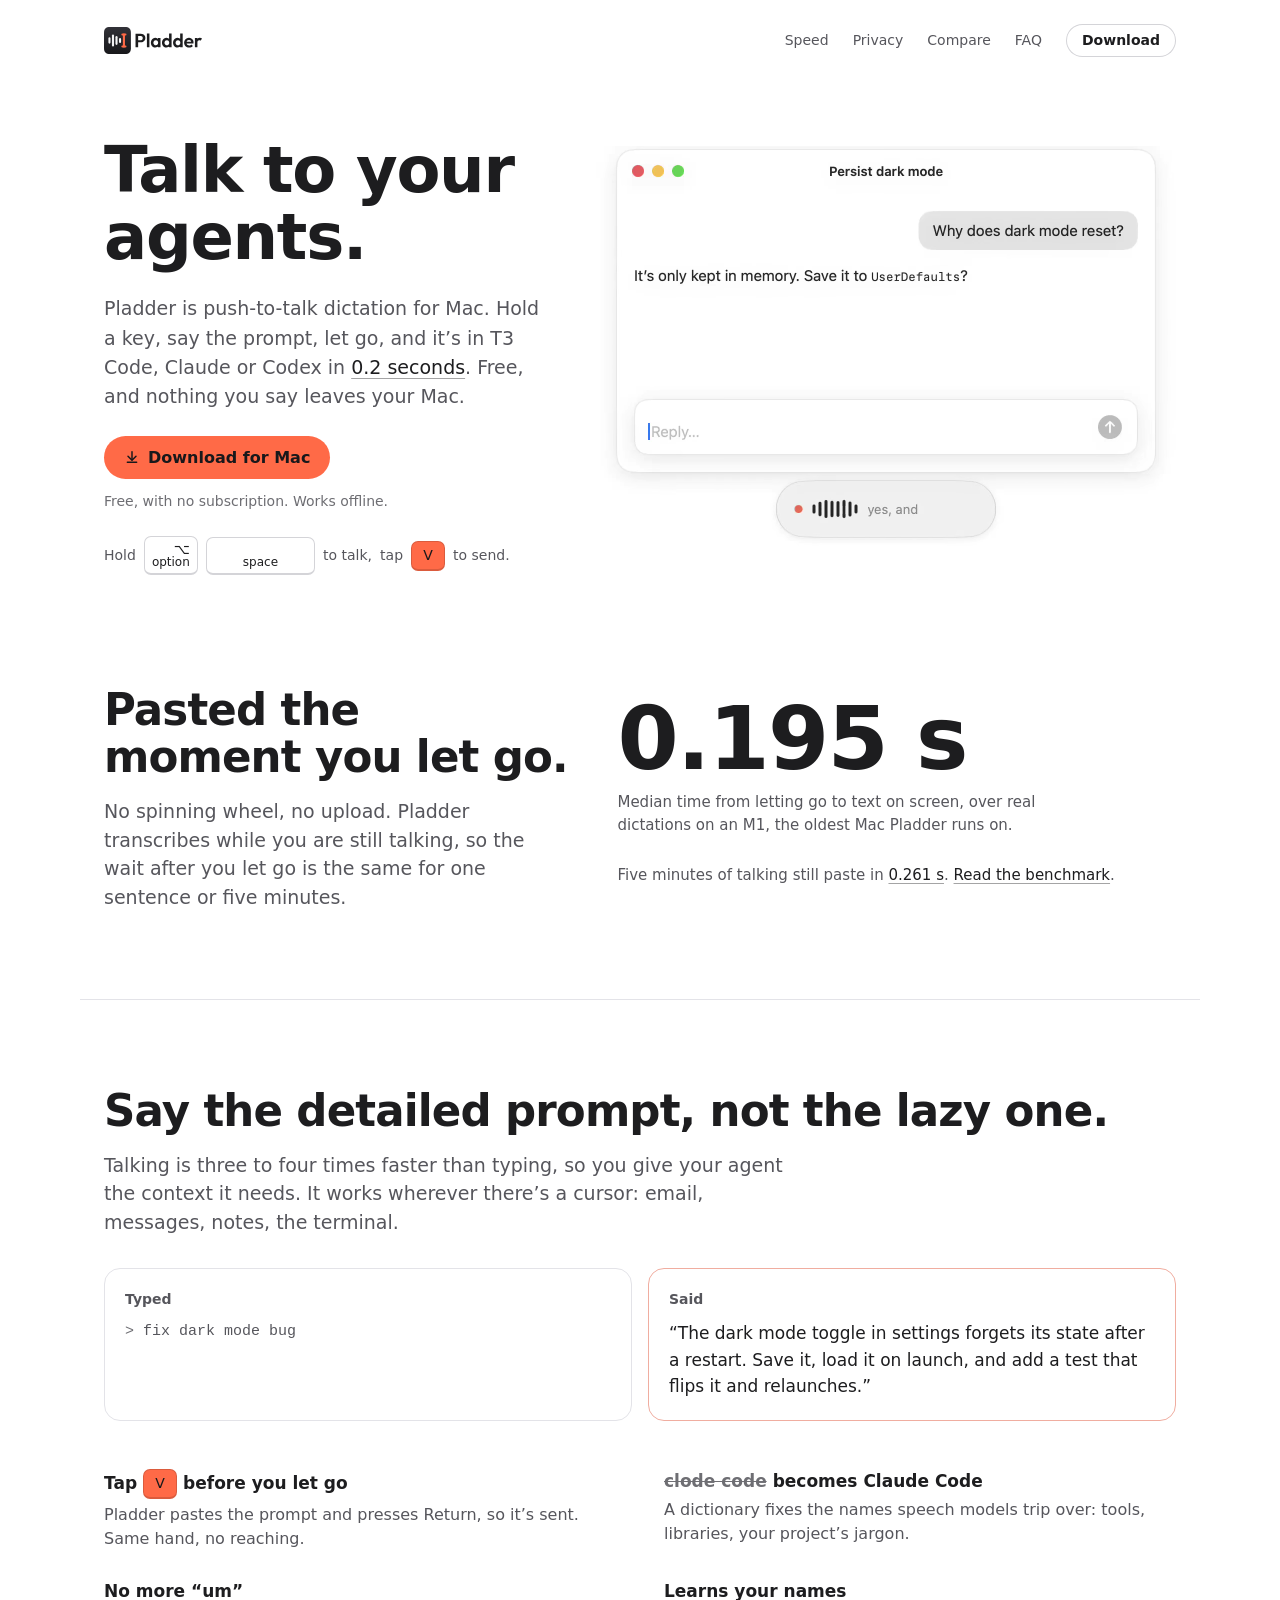
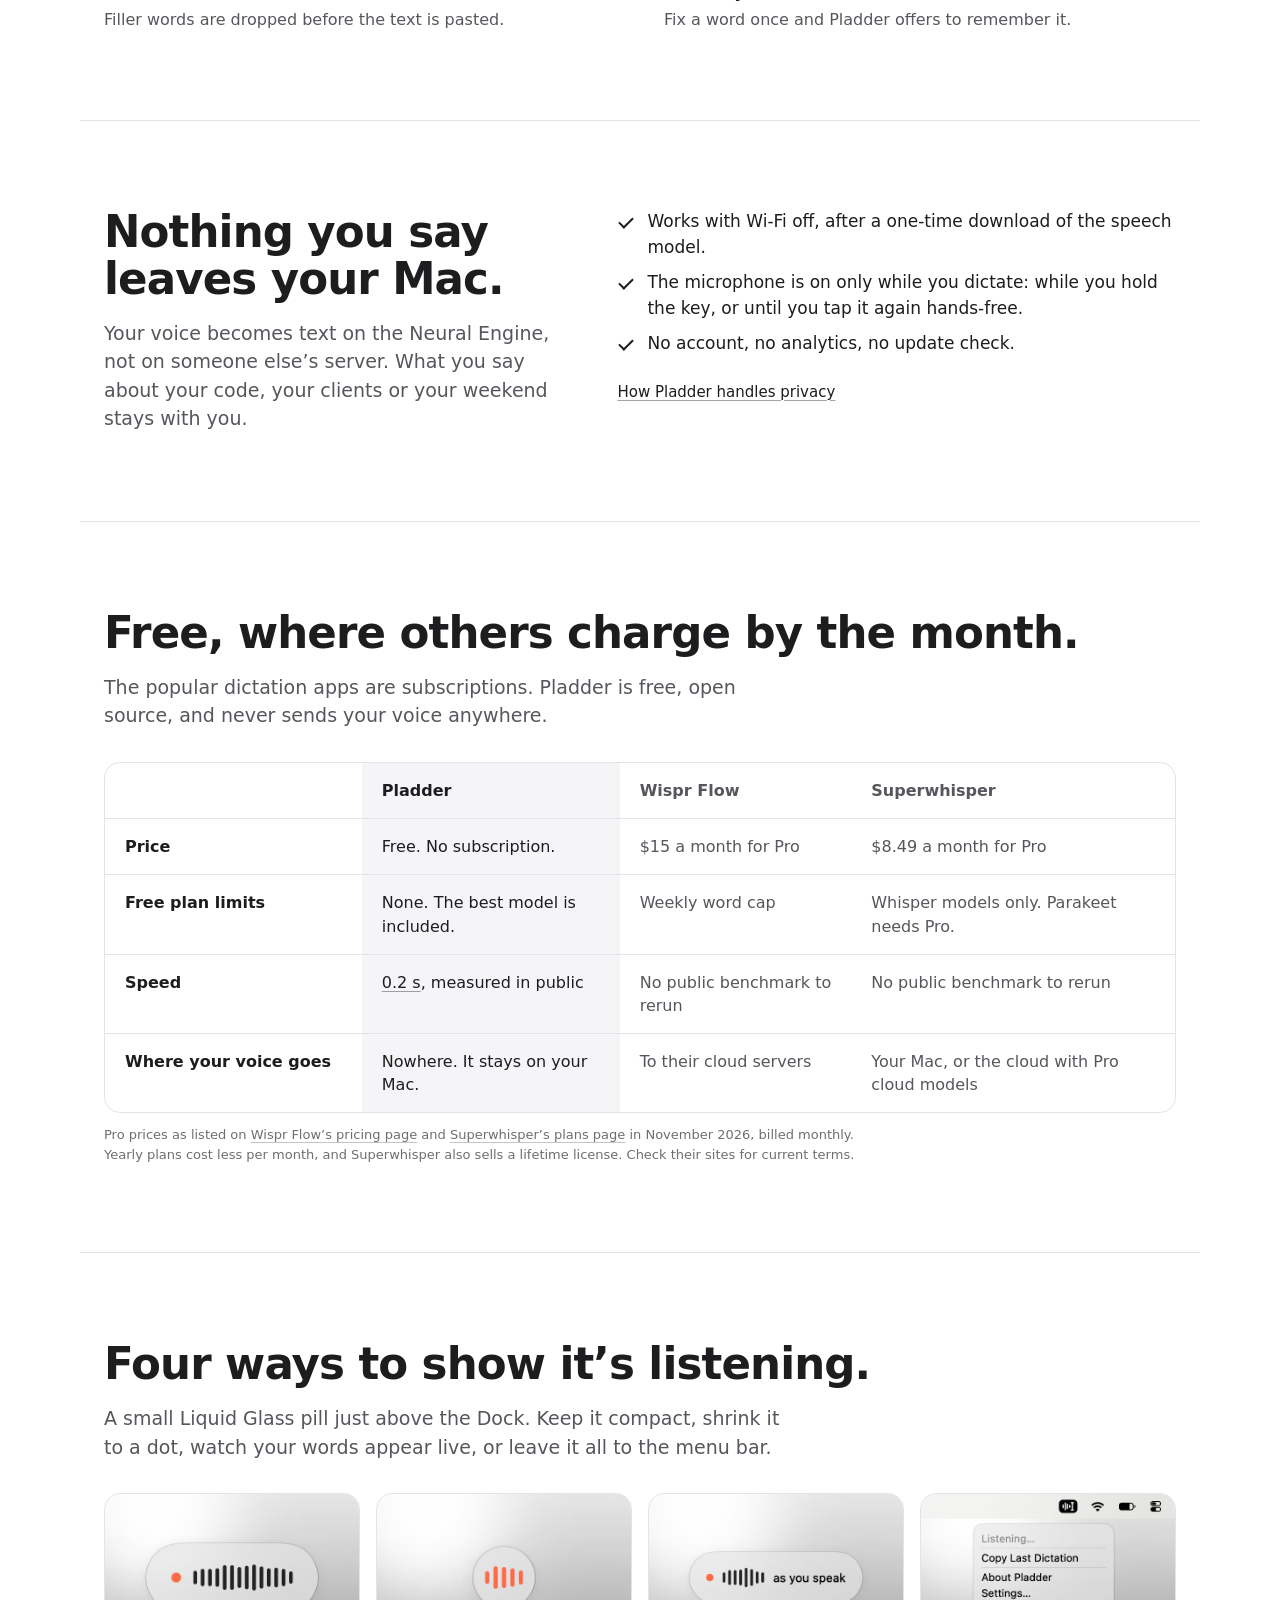
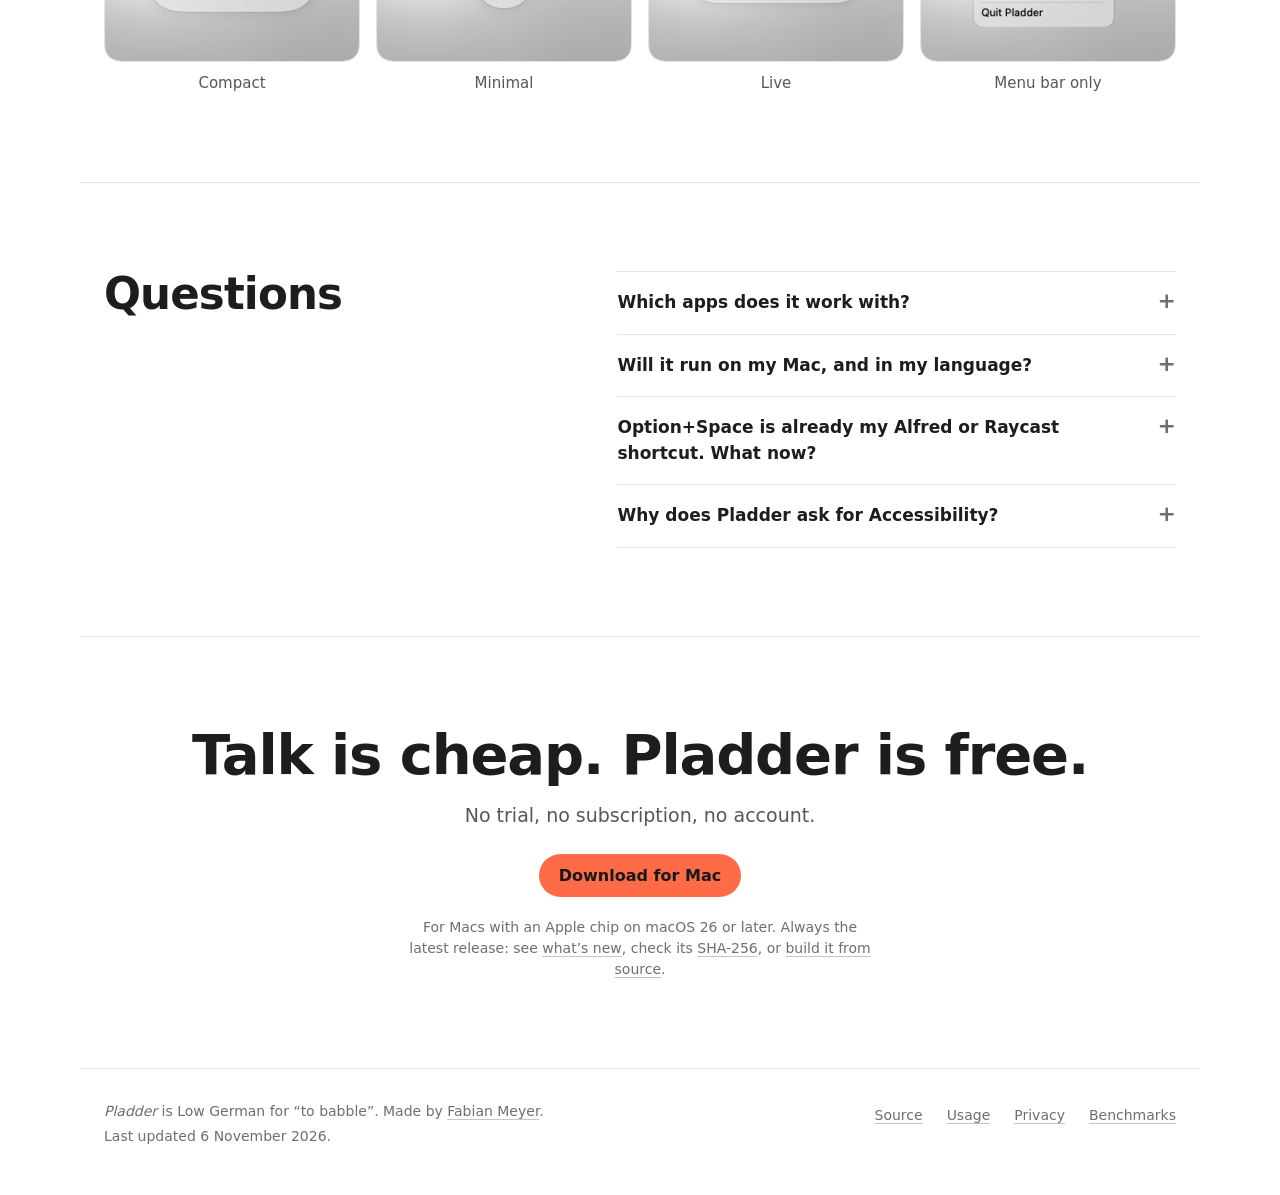
==== site/index.html @ 6e833648 "Site: SF headings again, a film that fills the row and holds the paste Chrome and Firefox have neith" ====
<!doctype html>
<html lang="en">
<head>
<meta charset="utf-8">
<meta name="viewport" content="width=device-width, initial-scale=1">
<title>Pladder: push-to-talk dictation for Mac, free and on-device</title>
<meta name="description" content="Hold Option+Space, talk, let go: Pladder pastes your words where the cursor is, about a fifth of a second later. Free, open-source dictation for Mac that runs entirely on-device. Made for talking to T3 Code, Claude Code, Codex and Cursor.">
<link rel="canonical" href="https://dinooo13.github.io/pladder/">
<link rel="icon" href="favicon.svg" type="image/svg+xml">
<link rel="apple-touch-icon" href="apple-touch-icon.png">
<link rel="stylesheet" href="style.css">
<meta name="color-scheme" content="light dark">
<meta name="theme-color" content="#FFFFFF" media="(prefers-color-scheme: light)">
<meta name="theme-color" content="#111113" media="(prefers-color-scheme: dark)">
<meta property="og:type" content="website">
<meta property="og:site_name" content="Pladder">
<meta property="og:title" content="Pladder: talk to your agents">
<meta property="og:description" content="Push-to-talk dictation for Mac. Say the prompt, let go, and it's in T3 Code, Claude or Codex. Free, and nothing you say leaves your Mac.">
<meta property="og:url" content="https://dinooo13.github.io/pladder/">
<meta property="og:image" content="https://dinooo13.github.io/pladder/social-preview.png">
<meta property="og:image:width" content="1280">
<meta property="og:image:height" content="640">
<meta property="og:image:alt" content="Pladder: talk to your agents. Push-to-talk dictation for macOS. On-device, free and open source.">
<meta name="twitter:card" content="summary_large_image">
<script type="application/ld+json">
{
  "@context": "https://schema.org",
  "@graph": [
    {
      "@type": "SoftwareApplication",
      "@id": "https://dinooo13.github.io/pladder/#app",
      "name": "Pladder",
      "description": "Push-to-talk dictation for macOS. Hold a key, talk, let go, and the words are pasted where the cursor is. Speech is transcribed on the Mac; audio and text never leave it.",
      "url": "https://dinooo13.github.io/pladder/",
      "operatingSystem": "macOS 26+",
      "applicationCategory": "UtilitiesApplication",
      "downloadUrl": "https://github.com/dinooo13/pladder/releases/latest/download/Pladder.dmg",
      "license": "https://opensource.org/licenses/MIT",
      "isAccessibleForFree": true,
      "image": "https://dinooo13.github.io/pladder/social-preview.png",
      "offers": {"@type": "Offer", "price": "0", "priceCurrency": "USD"},
      "author": {"@id": "https://dinooo13.github.io/pladder/#author"},
      "codeRepository": "https://github.com/dinooo13/pladder"
    },
    {
      "@type": "Person",
      "@id": "https://dinooo13.github.io/pladder/#author",
      "name": "Fabian Meyer",
      "url": "https://github.com/dinooo13"
    },
    {
      "@type": "FAQPage",
      "mainEntity": [
        {
          "@type": "Question",
          "name": "Which apps does it work with?",
          "acceptedAnswer": {"@type": "Answer", "text": "Anything with a text field: T3 Code, Claude, Codex, Claude Code, Cursor, ChatGPT, your terminal, Mail, Messages, Notes. If you can type there, you can talk there."}
        },
        {
          "@type": "Question",
          "name": "Will it run on my Mac, and in my language?",
          "acceptedAnswer": {"@type": "Answer", "text": "Any Mac with an Apple chip, M1 or newer, on macOS 26 or later; the benchmarks are taken on an M1, so every newer chip is faster. It understands the 25 European languages of Parakeet, among them English, German, French, Spanish, Italian, Portuguese, Dutch, Polish and Ukrainian, and detects the language as you speak."}
        },
        {
          "@type": "Question",
          "name": "Option+Space is already my Alfred or Raycast shortcut. What now?",
          "acceptedAnswer": {"@type": "Answer", "text": "Record another key in Settings, General, Keyboard Shortcuts: any combination works, a single key such as Right Command too. Option+Space is only the default because no macOS shortcut owns it."}
        },
        {
          "@type": "Question",
          "name": "Why does Pladder ask for Accessibility?",
          "acceptedAnswer": {"@type": "Answer", "text": "To paste for you: macOS lets an app press ⌘V in another app only with Accessibility. Without it, Pladder still works and leaves the text on the clipboard for you to paste. To learn your corrections it reads only the words it pasted and a little around them, and keeps nothing."}
        }
      ]
    }
  ]
}
</script>
</head>
<body>
<a class="skip" href="#main">Skip to content</a>

<header class="top">
  <a class="brand" href="./">
    <svg viewBox="0 0 3729.47 1024" width="98" height="27" role="img" aria-label="Pladder"><defs><linearGradient id="ink" x1="0" y1="0" x2="0" y2="1"><stop offset="0" style="stop-color: var(--tile-top)"/><stop offset="1" style="stop-color: var(--tile-bottom)"/></linearGradient></defs><path fill="url(#ink)" d="M229.07 0L794.93 0C956.78 0 1024 67.22 1024 229.07L1024 794.93C1024 956.78 956.78 1024 794.93 1024L229.07 1024C67.22 1024 0 956.78 0 794.93L0 229.07C0 67.22 67.22 0 229.07 0Z"/><g fill="#F4F4F5"><rect x="168" y="392" width="80" height="240" rx="40" ry="40"/><rect x="302" y="280" width="80" height="464" rx="40" ry="40"/><rect x="436" y="344" width="80" height="336" rx="40" ry="40"/><rect x="570" y="416" width="80" height="192" rx="40" ry="40"/></g><g fill="#FF6A47"><rect x="718" y="244" width="80" height="536" rx="40" ry="40"/><rect x="660" y="244" width="196" height="80" rx="40" ry="40"/><rect x="660" y="700" width="196" height="80" rx="40" ry="40"/></g><path fill="currentColor" d="M1272.89 581.97L1272.89 500.86L1392.37 500.86Q1416.05 500.86 1434.81 491.28Q1453.57 481.71 1464.53 463.65Q1475.49 445.58 1475.49 420.29Q1475.49 395 1464.53 376.94Q1453.57 358.88 1434.81 349.3Q1416.05 339.73 1392.37 339.73L1272.89 339.73L1272.89 258.61L1402.78 258.61Q1451.56 258.61 1490.47 278.44Q1529.38 298.26 1552.04 334.41Q1574.69 370.57 1574.69 420.19Q1574.69 469.62 1552.04 505.97Q1529.38 542.33 1490.47 562.15Q1451.56 581.97 1402.78 581.97ZM1200 772.33L1200 258.61L1299.56 258.61L1299.56 772.33ZM1632.42 772.33L1632.42 244L1728.51 244L1728.51 772.33ZM1952.85 779.63Q1904.62 779.63 1866.16 755.52Q1827.71 731.41 1805.51 689.94Q1783.32 648.47 1783.32 596.4Q1783.32 543.79 1805.51 502.23Q1827.71 460.67 1866.16 436.37Q1904.62 412.07 1952.85 412.07Q1990.85 412.07 2020.81 427.6Q2050.77 443.13 2068.94 470.35Q2087.12 497.57 2088.4 532.28L2088.4 659.43Q2087.12 694.14 2069.22 721.36Q2051.32 748.58 2021.08 764.11Q1990.85 779.63 1952.85 779.63ZM1970.75 691.21Q2010.94 691.21 2035.6 664.45Q2060.27 637.69 2060.27 595.85Q2060.27 567.72 2049.12 546.25Q2037.98 524.79 2017.88 512.64Q1997.79 500.49 1970.93 500.49Q1944.63 500.49 1924.53 512.64Q1904.44 524.79 1892.84 546.34Q1881.24 567.9 1881.24 595.85Q1881.24 623.8 1892.74 645.36Q1904.25 666.92 1924.44 679.07Q1944.63 691.21 1970.75 691.21ZM2055.33 772.33L2055.33 677.51L2070.68 591.47L2055.33 506.15L2055.33 419.38L2150.51 419.38L2150.51 772.33ZM2376.31 779.63Q2327.35 779.63 2288.65 755.54Q2249.95 731.44 2227.64 689.95Q2205.32 648.47 2205.32 596.29Q2205.32 543.54 2227.61 502.1Q2249.9 460.67 2288.52 436.37Q2327.15 412.07 2376.31 412.07Q2414.49 412.07 2444.91 427.6Q2475.33 443.13 2494.05 470.35Q2512.78 497.57 2514.06 532.28L2514.06 657.6Q2512.78 692.31 2494.33 719.99Q2475.88 747.66 2445.19 763.65Q2414.49 779.63 2376.31 779.63ZM2392.76 691.21Q2419.79 691.21 2439.73 679.07Q2459.68 666.92 2470.97 645.45Q2482.27 623.99 2482.27 595.85Q2482.27 567.5 2471.01 546.2Q2459.76 524.89 2439.77 512.69Q2419.79 500.49 2393.21 500.49Q2366.63 500.49 2346.58 512.74Q2326.52 524.99 2314.88 546.48Q2303.24 567.96 2303.24 595.85Q2303.24 623.8 2314.7 645.34Q2326.17 666.87 2346.53 679.04Q2366.89 691.21 2392.76 691.21ZM2572.52 772.33L2477.34 772.33L2477.34 677.51L2492.68 591.47L2476.43 506.15L2476.43 244L2572.52 244ZM2798.32 779.63Q2749.36 779.63 2710.66 755.54Q2671.96 731.44 2649.64 689.95Q2627.32 648.47 2627.32 596.29Q2627.32 543.54 2649.61 502.1Q2671.9 460.67 2710.53 436.37Q2749.15 412.07 2798.32 412.07Q2836.5 412.07 2866.92 427.6Q2897.33 443.13 2916.06 470.35Q2934.78 497.57 2936.06 532.28L2936.06 657.6Q2934.78 692.31 2916.33 719.99Q2897.88 747.66 2867.19 763.65Q2836.5 779.63 2798.32 779.63ZM2814.76 691.21Q2841.8 691.21 2861.74 679.07Q2881.68 666.92 2892.98 645.45Q2904.28 623.99 2904.28 595.85Q2904.28 567.5 2893.02 546.2Q2881.76 524.89 2861.78 512.69Q2841.8 500.49 2815.22 500.49Q2788.64 500.49 2768.58 512.74Q2748.52 524.99 2736.88 546.48Q2725.24 567.96 2725.24 595.85Q2725.24 623.8 2736.71 645.34Q2748.17 666.87 2768.53 679.04Q2788.9 691.21 2814.76 691.21ZM2994.52 772.33L2899.34 772.33L2899.34 677.51L2914.69 591.47L2898.43 506.15L2898.43 244L2994.52 244ZM3240.23 780Q3185.06 780 3141.68 756.25Q3098.29 732.5 3073.26 690.58Q3048.23 648.65 3048.23 595.85Q3048.23 543.24 3072.8 501.68Q3097.37 460.12 3139.67 435.91Q3181.96 411.71 3234.02 411.71Q3284.81 411.71 3323.81 434.45Q3362.82 457.19 3385.1 497.02Q3407.39 536.85 3407.39 587.81Q3407.39 597.13 3406.3 607Q3405.2 616.86 3402.64 629.1L3105.6 629.65L3105.6 558.4L3358.07 557.85L3318.97 587.27Q3317.88 555.84 3307.92 534.74Q3297.96 513.64 3279.42 502.5Q3260.88 491.36 3233.66 491.36Q3205.16 491.36 3184.15 503.96Q3163.14 516.57 3151.72 539.49Q3140.31 562.42 3140.31 594.39Q3140.31 626.54 3152.45 650.2Q3164.6 673.86 3187.07 686.56Q3209.54 699.25 3239.69 699.25Q3266.36 699.25 3288.46 690.03Q3310.57 680.8 3326.64 662.53L3382.91 719.17Q3356.97 749.31 3320.07 764.65Q3283.17 780 3240.23 780ZM3459.09 772.33L3459.09 419.38L3555.18 419.38L3555.18 772.33ZM3555.18 577.4L3517.73 552.19Q3524.68 487.7 3556.1 449.89Q3587.52 412.07 3646.34 412.07Q3672.29 412.07 3692.66 420.66Q3713.03 429.24 3729.47 447.88L3669.91 516.93Q3661.51 507.8 3650.25 503.51Q3638.99 499.21 3624.24 499.21Q3593.55 499.21 3574.37 518.35Q3555.18 537.48 3555.18 577.4Z"/></svg>
  </a>
  <nav aria-label="Main">
    <a class="in-page" href="#speed">Speed</a>
    <a class="in-page" href="#private">Privacy</a>
    <a class="in-page" href="#compare">Compare</a>
    <a class="in-page" href="#faq">FAQ</a>
    <a class="btn btn-small btn-quiet" href="https://github.com/dinooo13/pladder/releases/latest/download/Pladder.dmg">Download</a>
  </nav>
</header>

<main id="main">
<section class="hero" aria-labelledby="title">
  <div class="hero-text">
    <h1 id="title">Talk to your agents.</h1>
    <p class="intro">Pladder is push-to-talk dictation for Mac. Hold a key, say the prompt, let go, and it’s in T3 Code, Claude or Codex in <a href="https://github.com/dinooo13/pladder/blob/main/docs/BENCHMARKS.md#what-a-dictation-waits-for">0.2 seconds</a>. Free, and nothing you say leaves your Mac.</p>
    <div class="get">
      <a class="btn" href="https://github.com/dinooo13/pladder/releases/latest/download/Pladder.dmg">
        <svg width="16" height="16" viewBox="0 0 24 24" fill="none" stroke="currentColor" stroke-width="2.2" stroke-linecap="round" stroke-linejoin="round" aria-hidden="true"><path d="M12 4v12"/><path d="m6 11 6 6 6-6"/><path d="M5 20h14"/></svg>
        Download for Mac
      </a>
      <span class="perks">Free, with no subscription. Works offline.</span>
    </div>
    <p class="keys"><span class="kgroup">Hold <kbd class="key"><span class="glyph" aria-hidden="true">⌥</span><span>option</span></kbd> <kbd class="key key-space">space</kbd> to talk,</span> <span class="kgroup">tap <kbd class="key key-v">V</kbd> to send.</span></p>
  </div>
  <figure class="visual">
    <picture>
      <source type="image/avif" media="(max-width: 640px) and (prefers-color-scheme: dark)" srcset="media/hero-mobile-dark.avif">
      <source type="image/webp" media="(max-width: 640px) and (prefers-color-scheme: dark)" srcset="media/hero-mobile-dark.webp">
      <source type="image/avif" media="(max-width: 640px)" srcset="media/hero-mobile-light.avif">
      <source type="image/webp" media="(max-width: 640px)" srcset="media/hero-mobile-light.webp">
      <source type="image/avif" media="(prefers-color-scheme: dark)" srcset="media/hero-dark.avif">
      <source type="image/webp" media="(prefers-color-scheme: dark)" srcset="media/hero-dark.webp">
      <source type="image/avif" srcset="media/hero-light.avif">
      <img src="media/hero-light.webp" width="580" height="420" fetchpriority="high" alt="A chat with a coding agent, its prompt box waiting with the cursor in it, while Pladder’s recording pill below shows the reply as it is spoken: “yes, and add a test that flips it and relaunches”.">
    </picture>
    <!-- The app’s own window and pill through one dictation, played once; the still for Reduce Motion and phones. -->
    <video class="film" autoplay muted playsinline width="580" height="420" aria-label="A dictation in a chat with a coding agent: the prompt box waits while Pladder’s pill shows the reply as it is spoken, “yes, and add a test that flips it and relaunches”, and on release the reply is pasted into the box.">
      <source media="(prefers-color-scheme: dark)" src="media/hero-film-dark.webm" type="video/webm">
      <source media="(prefers-color-scheme: dark)" src="media/hero-film-dark.mp4" type="video/mp4">
      <source src="media/hero-film-light.webm" type="video/webm">
      <source src="media/hero-film-light.mp4" type="video/mp4">
    </video>
  </figure>
</section>

<section class="sec split" id="speed" aria-labelledby="speed-title">
  <div class="sec-head">
  <h2 id="speed-title">Pasted the moment you let go.</h2>
  <p class="lede">No spinning wheel, no upload. Pladder transcribes while you are still talking, so the wait after you let go is the same for one sentence or five minutes.</p>
  </div>
  <div class="sec-body">
  <dl class="figures">
    <div>
      <dt>Median time from letting go to text on screen, over real dictations on an M1, the oldest Mac Pladder runs on.</dt>
      <dd><a href="https://github.com/dinooo13/pladder/blob/main/docs/BENCHMARKS.md#what-a-dictation-waits-for">0.195 s</a></dd>
    </div>
  </dl>
  <p class="note">Five minutes of talking still paste in <a href="https://github.com/dinooo13/pladder/blob/main/docs/BENCHMARKS.md#parakeet-ultra">0.261 s</a>. <a href="https://github.com/dinooo13/pladder/blob/main/docs/BENCHMARKS.md">Read the benchmark</a>.</p>
  </div>
</section>

<section class="sec" id="prompts" aria-labelledby="prompts-title">
  <h2 id="prompts-title">Say the detailed prompt, not the lazy one.</h2>
  <p class="lede">Talking is three to four times faster than typing, so you give your agent the context it needs. It works wherever there’s a cursor: email, messages, notes, the terminal.</p>
  <div class="pair">
    <div class="block">
      <p class="label">Typed</p>
      <p class="mono">fix dark mode bug</p>
    </div>
    <div class="block">
      <p class="label">Said</p>
      <p class="spoken">“The dark mode toggle in settings forgets its state after a restart. Save it, load it on launch, and add a test that flips it and relaunches.”</p>
    </div>
  </div>
  <dl class="facts">
    <div><dt>Tap <kbd class="key key-v">V</kbd> before you let go</dt><dd>Pladder pastes the prompt and presses Return, so it’s sent. Same hand, no reaching.</dd></div>
    <div><dt><del>clode code</del> becomes Claude Code</dt><dd>A dictionary fixes the names speech models trip over: tools, libraries, your project’s jargon.</dd></div>
    <div><dt>No more “um”</dt><dd>Filler words are dropped before the text is pasted.</dd></div>
    <div><dt>Learns your names</dt><dd>Fix a word once and Pladder offers to remember it.</dd></div>
  </dl>
</section>

<section class="sec split" id="private" aria-labelledby="private-title">
  <div class="sec-head">
  <h2 id="private-title">Nothing you say leaves your Mac.</h2>
  <p class="lede">Your voice becomes text on the Neural Engine, not on someone else’s server. What you say about your code, your clients or your weekend stays with you.</p>
  </div>
  <div class="sec-body">
  <ul class="checks">
    <li>Works with Wi-Fi off, after a one-time download of the speech model.</li>
    <li>The microphone is on only while you dictate: while you hold the key, or until you tap it again hands-free.</li>
    <li>No account, no analytics, no update check.</li>
  </ul>
  <p class="note"><a href="privacy/">How Pladder handles privacy</a></p>
  </div>
</section>

<section class="sec" id="compare" aria-labelledby="compare-title">
  <h2 id="compare-title">Free, where others charge by the month.</h2>
  <p class="lede">The popular dictation apps are subscriptions. Pladder is free, open source, and never sends your voice anywhere.</p>
  <div class="table-wrap">
    <table>
      <caption id="compare-caption" class="sr">Pladder compared with Wispr Flow and Superwhisper</caption>
      <thead>
        <tr><td></td><th scope="col" class="us">Pladder</th><th scope="col">Wispr Flow</th><th scope="col">Superwhisper</th></tr>
      </thead>
      <tbody>
        <tr><th scope="row">Price</th><td data-label="Pladder" class="us">Free. No subscription.</td><td data-label="Wispr Flow">$15 a month for Pro</td><td data-label="Superwhisper">$8.49 a month for Pro</td></tr>
        <tr><th scope="row">Free plan limits</th><td data-label="Pladder" class="us">None. The best model is included.</td><td data-label="Wispr Flow">Weekly word cap</td><td data-label="Superwhisper">Whisper models only. Parakeet needs Pro.</td></tr>
        <tr><th scope="row">Speed</th><td data-label="Pladder" class="us"><span><a href="https://github.com/dinooo13/pladder/blob/main/docs/BENCHMARKS.md#what-a-dictation-waits-for">0.2 s</a>, measured in public</span></td><td data-label="Wispr Flow">No public benchmark to rerun</td><td data-label="Superwhisper">No public benchmark to rerun</td></tr>
        <tr><th scope="row">Where your voice goes</th><td data-label="Pladder" class="us">Nowhere. It stays on your Mac.</td><td data-label="Wispr Flow">To their cloud servers</td><td data-label="Superwhisper">Your Mac, or the cloud with Pro cloud models</td></tr>
      </tbody>
    </table>
  </div>
  <p class="fine">Pro prices as listed on <a href="https://wisprflow.ai/pricing">Wispr Flow’s pricing page</a> and <a href="https://superwhisper.com/docs/billing/plans">Superwhisper’s plans page</a> in November 2026, billed monthly. Yearly plans cost less per month, and Superwhisper also sells a lifetime license. Check their sites for current terms.</p>
</section>

<section class="sec" id="styles" aria-labelledby="styles-title">
  <h2 id="styles-title">Four ways to show it’s listening.</h2>
  <p class="lede">A small Liquid Glass pill just above the Dock. Keep it compact, shrink it to a dot, watch your words appear live, or leave it all to the menu bar.</p>
  <ul class="styles">
    <li><figure><picture><source type="image/avif" media="(prefers-color-scheme: dark)" srcset="media/style-compact-dark.avif"><source type="image/webp" media="(prefers-color-scheme: dark)" srcset="media/style-compact-dark.webp"><source type="image/avif" srcset="media/style-compact-light.avif"><img src="media/style-compact-light.webp" width="580" height="380" loading="lazy" decoding="async" alt="A wide pill with a coral recording dot and a waveform."></picture><figcaption>Compact</figcaption></figure></li>
    <li><figure><picture><source type="image/avif" media="(prefers-color-scheme: dark)" srcset="media/style-minimal-dark.avif"><source type="image/webp" media="(prefers-color-scheme: dark)" srcset="media/style-minimal-dark.webp"><source type="image/avif" srcset="media/style-minimal-light.avif"><img src="media/style-minimal-light.webp" width="580" height="380" loading="lazy" decoding="async" alt="A small round pill with a coral waveform."></picture><figcaption>Minimal</figcaption></figure></li>
    <li><figure><picture><source type="image/avif" media="(prefers-color-scheme: dark)" srcset="media/style-live-dark.avif"><source type="image/webp" media="(prefers-color-scheme: dark)" srcset="media/style-live-dark.webp"><source type="image/avif" srcset="media/style-live-light.avif"><img src="media/style-live-light.webp" width="580" height="380" loading="lazy" decoding="async" alt="A pill that shows the words as they are spoken: “as you speak”."></picture><figcaption>Live</figcaption></figure></li>
    <li><figure><picture><source type="image/avif" media="(prefers-color-scheme: dark)" srcset="media/style-menu-bar-dark.avif"><source type="image/webp" media="(prefers-color-scheme: dark)" srcset="media/style-menu-bar-dark.webp"><source type="image/avif" srcset="media/style-menu-bar-light.avif"><img src="media/style-menu-bar-light.webp" width="580" height="380" loading="lazy" decoding="async" alt="No pill on screen; the Pladder icon in the menu bar shows the recording."></picture><figcaption>Menu bar only</figcaption></figure></li>
  </ul>
</section>

<section class="sec split faq" id="faq" aria-labelledby="faq-title">
  <div class="sec-head">
  <h2 id="faq-title">Questions</h2>
  </div>
  <div class="sec-body">
  <div class="faq-list">
    <details>
      <summary>Which apps does it work with?</summary>
      <p>Anything with a text field: T3 Code, Claude, Codex, Claude Code, Cursor, ChatGPT, your terminal, Mail, Messages, Notes. If you can type there, you can talk there.</p>
    </details>
    <details>
      <summary>Will it run on my Mac, and in my language?</summary>
      <p>Any Mac with an Apple chip, M1 or newer, on macOS 26 or later; the benchmarks are taken on an M1, so every newer chip is faster. It understands the 25 European languages of Parakeet, among them English, German, French, Spanish, Italian, Portuguese, Dutch, Polish and Ukrainian, and detects the language as you speak.</p>
    </details>
    <details>
      <summary>Option+Space is already my Alfred or Raycast shortcut. What now?</summary>
      <p>Record another key in Settings, General, Keyboard Shortcuts: any combination works, a single key such as Right Command too. Option+Space is only the default because no macOS shortcut owns it.</p>
    </details>
    <details>
      <summary>Why does Pladder ask for Accessibility?</summary>
      <p>To paste for you: macOS lets an app press ⌘V in another app only with Accessibility. Without it, Pladder still works and leaves the text on the clipboard for you to paste. To learn your corrections it reads only the words it pasted and a little around them, and keeps nothing.</p>
    </details>
  </div>
  </div>
</section>

<section class="sec cta" aria-labelledby="free-title">
  <h2 id="free-title">Talk is cheap. Pladder is free.</h2>
  <p class="lede">No trial, no subscription, no account.</p>
  <a class="btn" href="https://github.com/dinooo13/pladder/releases/latest/download/Pladder.dmg">Download for Mac</a>
  <p class="release">For Macs with an Apple chip on macOS 26 or later. Always the latest release: see <a href="https://github.com/dinooo13/pladder/releases/latest">what’s new</a>, check its <a href="https://github.com/dinooo13/pladder/releases/latest/download/Pladder.dmg.sha256">SHA-256</a>, or <a href="https://github.com/dinooo13/pladder#install">build it from source</a>.</p>
</section>
</main>

<footer class="foot">
  <div>
    <p><em>Pladder</em> is Low German for “to babble”. Made by <a href="https://github.com/dinooo13">Fabian Meyer</a>.</p>
    <p>Last updated <time datetime="2026-11-06">6 November 2026</time>.</p>
  </div>
  <nav aria-label="Footer"><a href="https://github.com/dinooo13/pladder">Source</a><a href="https://github.com/dinooo13/pladder/blob/main/docs/USAGE.md">Usage</a><a href="privacy/">Privacy</a><a href="https://github.com/dinooo13/pladder/blob/main/docs/BENCHMARKS.md">Benchmarks</a></nav>
</footer>
</body>
</html>
---- site/style.css ----
/* The site's one stylesheet. Neutral greys with one accent, the caret's coral,
   kept for the recording dot, the V key and the download button. Type is the
   Mac's own SF; nothing loads from another server. One corner radius, 16 px,
   for every box but the keycaps. */

:root {
  color-scheme: light dark;
  /* macOS's own greys, as Apple's pages and System Settings use them. */
  --bg: #FFFFFF;
  --ink: #1D1D1F;
  --muted: #56565C;
  --faint: #6E6E73;
  --line: #E3E3E8;
  --soft: #F5F5F7;
  --coral: #FF6A47;
  --coral-ink: #18181B;
  --key: #FFFFFF;
  --key-line: #D4D4D8;
  --focus: #D9431F;
  --radius: 16px;
  --tile-top: #323238;
  --tile-bottom: #18181B;
  --text: -apple-system, BlinkMacSystemFont, "Segoe UI", system-ui, sans-serif;
  --mono: ui-monospace, "SF Mono", Menlo, Consolas, monospace;
}

@media (prefers-color-scheme: dark) {
  :root {
    --bg: #111113;
    --ink: #F5F5F7;
    --muted: #A1A1A6;
    --faint: #8E8E93;
    --line: #2C2C2E;
    --soft: #1C1C1E;
    --key: #1F1F22;
    --key-line: #3F3F46;
    --focus: #FF8F73;
    /* The mark's dark tile, lifted so it does not sink into the page. */
    --tile-top: #45454C;
    --tile-bottom: #2A2A2E;
  }
}

*, *::before, *::after { box-sizing: border-box; }
html { -webkit-text-size-adjust: 100%; scroll-behavior: smooth; scroll-padding-top: 1rem; }
@media (prefers-reduced-motion: reduce) { html { scroll-behavior: auto; } }

body {
  margin: 0;
  background: var(--bg);
  color: var(--ink);
  font: 400 17px/1.5 var(--text);
  overflow-x: clip;
}

p, figure, dl, dd { margin: 0; }
a { color: inherit; text-decoration-color: color-mix(in srgb, currentColor 40%, transparent); text-decoration-thickness: 1px; text-underline-offset: 0.2em; }
a:hover { text-decoration-color: currentColor; }
:focus-visible { outline: 3px solid var(--focus); outline-offset: 3px; border-radius: 4px; }
img { display: block; max-width: 100%; height: auto; }
del { text-decoration-thickness: 0.08em; color: var(--faint); }

.sr {
  position: absolute;
  width: 1px; height: 1px;
  margin: -1px; padding: 0;
  overflow: hidden;
  clip-path: inset(50%);
  white-space: nowrap;
}

.skip {
  position: absolute;
  left: 1rem; top: -4rem;
  z-index: 10;
  padding: 0.75rem 1.25rem;
  border-radius: 999px;
  background: var(--ink);
  color: var(--bg);
  font-weight: 600;
}
.skip:focus { top: 1rem; }

/* SF Pro Display, its character from tight tracking rather than another face: the app,
   the README hero and the social card are SF too, in every browser. */
h1, h2, h3 { margin: 0; font-weight: 600; line-height: 1.08; letter-spacing: -0.02em; text-wrap: balance; }
h2 { font-size: clamp(30px, 3.4vw, 44px); margin-bottom: 16px; }

.btn {
  display: inline-flex;
  align-items: center;
  gap: 8px;
  padding: 12px 20px;
  border-radius: 999px;
  background: var(--coral);
  color: var(--coral-ink);
  font: 600 16px/1.2 var(--text);
  text-decoration: none;
}
.btn:hover { background: #FF7D5E; }
/* The header's button: the hero's is the page's one coral action. */
.btn-quiet { background: none; color: var(--ink); box-shadow: inset 0 0 0 1px var(--key-line); }
.btn-quiet:hover { background: var(--soft); }
.btn-small { padding: 8px 16px; font-size: 14px; }

/* Keycaps as a Mac keyboard prints them: the symbol over the word. */
kbd.key {
  display: inline-flex;
  flex-direction: column;
  align-items: flex-end;
  justify-content: space-between;
  min-width: 42px;
  min-height: 38px;
  vertical-align: middle;
  font: 500 12px/1 var(--text);
  color: var(--ink);
  background: var(--key);
  border: 1px solid var(--key-line);
  border-bottom-width: 2px;
  border-radius: 7px;
  padding: 5px 7px;
}
kbd.key .glyph { font-size: 14px; }
kbd.key-space { justify-content: flex-end; align-items: center; padding-inline: 36px; }
kbd.key-v { min-width: 34px; min-height: 30px; align-items: center; justify-content: center; font-size: 14px; background: var(--coral); color: var(--coral-ink); border-color: rgba(0, 0, 0, 0.14); }

/* Header */

.top {
  max-width: 1120px;
  margin: 0 auto;
  padding: 20px 24px;
  display: flex;
  flex-wrap: wrap;
  align-items: center;
  justify-content: space-between;
  gap: 12px 32px;
}
.brand { display: flex; align-items: center; text-decoration: none; color: var(--ink); }
.brand svg { display: block; height: 27px; width: auto; }
.top nav { display: flex; flex-wrap: wrap; align-items: center; gap: 4px 24px; font-size: 14px; color: var(--muted); }
.top nav a:not(.btn) { text-decoration: none; padding: 10px 0; }
.top nav a:not(.btn):hover, .top nav a[aria-current] { color: var(--ink); }

/* Hero */

.hero {
  max-width: 1120px;
  margin: 0 auto;
  padding: 56px 24px 24px;
  display: grid;
  grid-template-columns: minmax(0, 1fr) minmax(0, 580px);
  align-items: center;
  gap: 40px 48px;
}
.hero-text { display: flex; flex-direction: column; gap: 24px; }
.hero h1 { font-size: clamp(44px, 5vw, 64px); line-height: 1.04; }
.intro { font-size: 19px; line-height: 1.55; color: var(--muted); max-width: 30em; }
.intro a { color: var(--ink); }
.get { display: flex; flex-wrap: wrap; align-items: center; gap: 12px 16px; }
.perks { font-size: 14px; color: var(--faint); }
.keys { display: flex; flex-wrap: wrap; align-items: center; gap: 8px; font-size: 14px; color: var(--muted); }
.kgroup { display: inline-flex; align-items: center; gap: inherit; white-space: nowrap; }
.visual { justify-self: end; width: 100%; max-width: 580px; }
.visual img { display: block; width: 100%; height: auto; }
/* The film replaces the still only where motion is welcome and the screen is wide; the
   selectors carry .visual so they outrank the img rule above. */
/* Behind the film until it paints: its own first frame, so it does not pop in. */
.visual .film { display: none; width: 100%; height: auto; background: var(--bg) url("media/hero-film-first-light.jpg") center / cover no-repeat; }
@media (prefers-color-scheme: dark) {
  .visual .film { background-image: url("media/hero-film-first-dark.jpg"); }
}
@media (prefers-reduced-motion: no-preference) and (min-width: 641px) {
  .visual:has(.film) picture { display: none; }
  .visual .film { display: block; }
}

/* Sections: plain text on one background, a hairline between them. */

/* The hero's container and left edge, so the page has one. */
.sec {
  max-width: 1120px;
  margin: 0 auto;
  padding: 88px 24px;
  border-top: 1px solid var(--line);
}
.hero + .sec { border-top: 0; }
/* A text-only section takes two columns, heading beside its body, so it fills the width. */
@media (min-width: 900px) {
  .split { display: grid; grid-template-columns: minmax(0, 5fr) minmax(0, 6fr); gap: 0 48px; align-items: start; }
  .split .lede { margin-bottom: 0; }
}
.lede { font-size: 19px; color: var(--muted); max-width: 36em; margin-bottom: 32px; }
.note { font-size: 15px; color: var(--muted); max-width: 44em; }
.note a { color: var(--ink); }
/* The page's one large type: the measurement the product is about. */
.figures { display: flex; flex-wrap: wrap; gap: 24px 64px; margin: 8px 0 28px; }
.figures div { display: flex; flex-direction: column-reverse; justify-content: flex-end; gap: 8px; max-width: 26em; }
.figures dd { font-size: clamp(56px, 7vw, 88px); font-weight: 600; line-height: 1; letter-spacing: -0.02em; font-variant-numeric: tabular-nums; }
.figures dd a { text-decoration: none; }
.figures dd a:hover { text-decoration: underline; text-decoration-thickness: 2px; }
.figures dt { font-size: 15px; color: var(--muted); }

.label { font-size: 14px; font-weight: 600; color: var(--muted); margin-bottom: 10px; }
.pair { display: grid; grid-template-columns: repeat(auto-fit, minmax(min(100%, 320px), 1fr)); gap: 16px; }
.block { border: 1px solid var(--line); border-radius: var(--radius); padding: 20px; }
.block:last-child { border-color: color-mix(in srgb, var(--coral) 45%, var(--line)); }
/* Typed is a terminal line; said is speech, so it is set as text. */
.mono { font: 15px/1.6 var(--mono); color: var(--muted); }
.mono::before { content: "> "; color: var(--faint); }
.spoken { font-size: 17px; line-height: 1.55; }

.facts {
  margin-top: 48px;
  display: grid;
  grid-template-columns: repeat(auto-fit, minmax(min(100%, 420px), 1fr));
  gap: 28px 48px;
}
.facts dt { font-weight: 600; display: flex; flex-wrap: wrap; align-items: center; gap: 6px; }
.facts dd { color: var(--muted); font-size: 16px; margin-top: 4px; }

.checks { list-style: none; margin: 0 0 24px; padding: 0; display: grid; gap: 10px; max-width: 40em; }
.checks li { position: relative; padding-left: 30px; }
.checks li::before {
  content: "";
  position: absolute;
  left: 2px; top: 0.45em;
  width: 14px; height: 8px;
  border-left: 2px solid var(--ink);
  border-bottom: 2px solid var(--ink);
  transform: rotate(-45deg);
}

/* Compare */

.table-wrap { border: 1px solid var(--line); border-radius: var(--radius); overflow: hidden; }
table { width: 100%; border-collapse: collapse; font-size: 16px; line-height: 1.45; text-align: left; }
th, td { padding: 16px 20px; border-top: 1px solid var(--line); vertical-align: top; text-align: left; }
thead th, thead td { border-top: 0; }
thead th { font-weight: 600; color: var(--muted); }
thead th.us { color: var(--ink); }
tbody th { font-weight: 600; width: 24%; }
tbody td { color: var(--muted); }
th.us, td.us { background: var(--soft); }
td.us { color: var(--ink); }
td.us a { color: inherit; }
.fine { margin-top: 12px; font-size: 13px; color: var(--faint); max-width: 60em; }

/* Pill styles */

.styles {
  list-style: none;
  margin: 0;
  padding: 0;
  display: grid;
  grid-template-columns: repeat(4, 1fr);
  gap: 24px 16px;
}
.styles img { width: 100%; border-radius: var(--radius); border: 1px solid var(--line); }
.styles figcaption { margin-top: 10px; font-size: 15px; font-weight: 500; text-align: center; color: var(--muted); }

/* FAQ */

.faq-list { border-top: 1px solid var(--line); max-width: 52em; }
.faq details { border-bottom: 1px solid var(--line); }
.faq summary {
  display: flex;
  justify-content: space-between;
  align-items: baseline;
  gap: 24px;
  padding: 18px 0;
  font-size: 17px;
  font-weight: 600;
  cursor: pointer;
  list-style: none;
  text-wrap: pretty;
}
.faq summary::-webkit-details-marker { display: none; }
.faq summary::after { content: "+"; flex: none; font-size: 22px; line-height: 1; color: var(--faint); transition: transform 0.15s; }
.faq details[open] summary::after { transform: rotate(45deg); }
.faq details p { margin: -6px 0 18px; color: var(--muted); max-width: 42em; }
@media (prefers-reduced-motion: reduce) { .faq summary::after { transition: none; } }

/* Closing call */

.cta { text-align: center; display: flex; flex-direction: column; align-items: center; }
.cta h2 { font-size: clamp(34px, 4.4vw, 56px); }
.cta .lede { margin-bottom: 24px; }
.release { margin-top: 20px; font-size: 14px; color: var(--faint); max-width: 34em; }

/* Footer */

.foot {
  max-width: 1120px;
  margin: 0 auto;
  padding: 32px 24px 48px;
  border-top: 1px solid var(--line);
  display: flex;
  flex-wrap: wrap;
  justify-content: space-between;
  gap: 16px 24px;
  font-size: 14px;
  color: var(--faint);
}
.foot p + p { margin-top: 4px; }
.foot nav { display: flex; flex-wrap: wrap; column-gap: 24px; align-items: flex-start; }
.foot nav a { padding: 4px 0; }

/* Text pages */

.page { max-width: 40rem; margin: 0 auto; padding: 56px 24px 96px; }
.page h1 { font-size: clamp(36px, 5vw, 52px); }
.page .lede { margin: 20px 0 0; }
.page h2 { font-size: 22px; margin: 40px 0 0; }
.page p, .page li { margin: 10px 0 0; }
.page ul { padding-left: 1.25em; }
.page .back { margin-top: 48px; }

/* Narrower screens */

@media (max-width: 900px) {
  .hero { grid-template-columns: 1fr; padding-top: 32px; }
  .visual { justify-self: center; }
  .styles { grid-template-columns: repeat(2, 1fr); }
}

@media (max-width: 640px) {
  .top nav .in-page { display: none; }
  .sec { padding: 64px 20px; }
  .hero { padding-inline: 20px; }
  .intro, .lede { font-size: 17px; }
  /* The table stacks: one block per row, each answer labelled with its app. */
  table, tbody, tr, th, td { display: block; }
  thead { position: absolute; width: 1px; height: 1px; overflow: hidden; clip-path: inset(50%); }
  tbody tr { padding: 18px 20px; border-top: 1px solid var(--line); }
  tbody tr:first-child { border-top: 0; }
  tbody th { width: auto; padding: 0 0 8px; border: 0; font-size: 17px; }
  tbody td { display: grid; grid-template-columns: 7rem 1fr; gap: 12px; padding: 4px 0; border: 0; background: none; }
  td.us { background: none; }
  tbody td::before { content: attr(data-label); font-size: 14px; font-weight: 600; color: var(--faint); padding-top: 0.1em; }
  td.us::before { color: var(--ink); }
  kbd.key-space { padding-inline: 22px; }
}
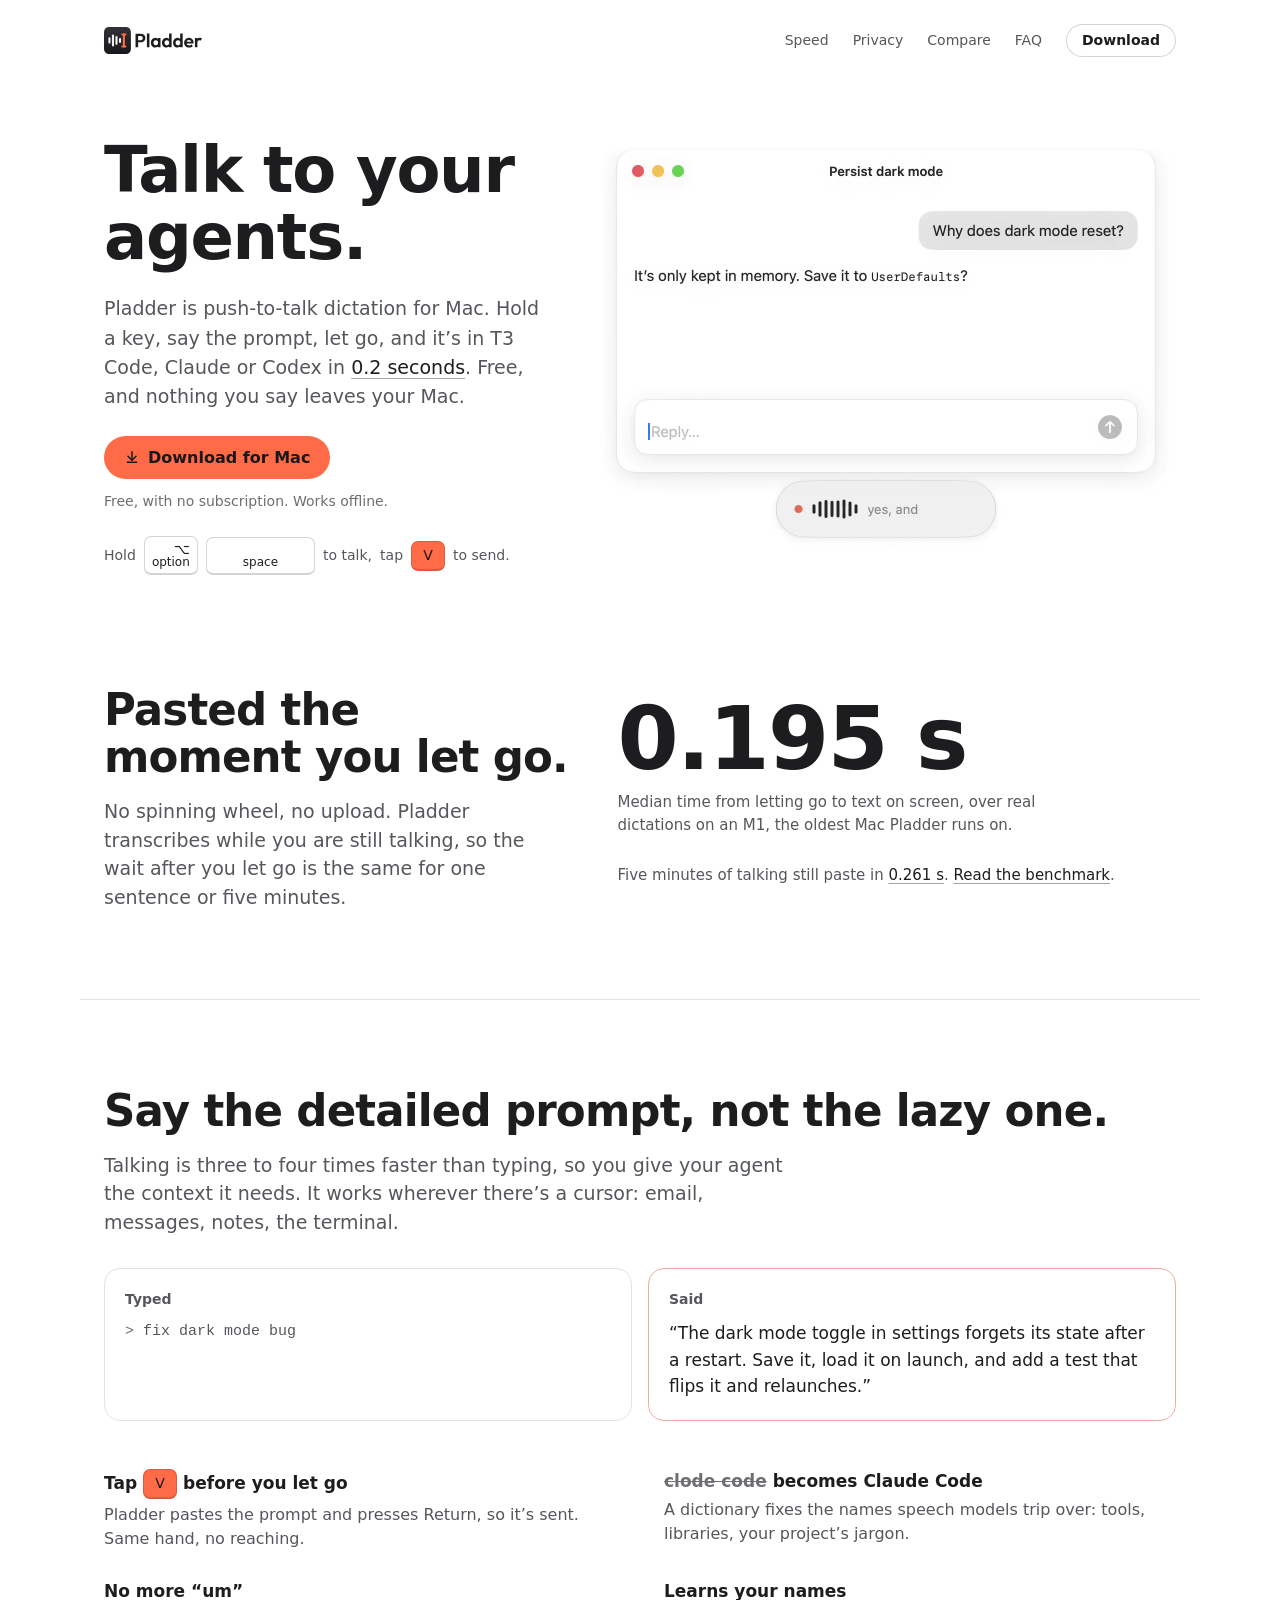
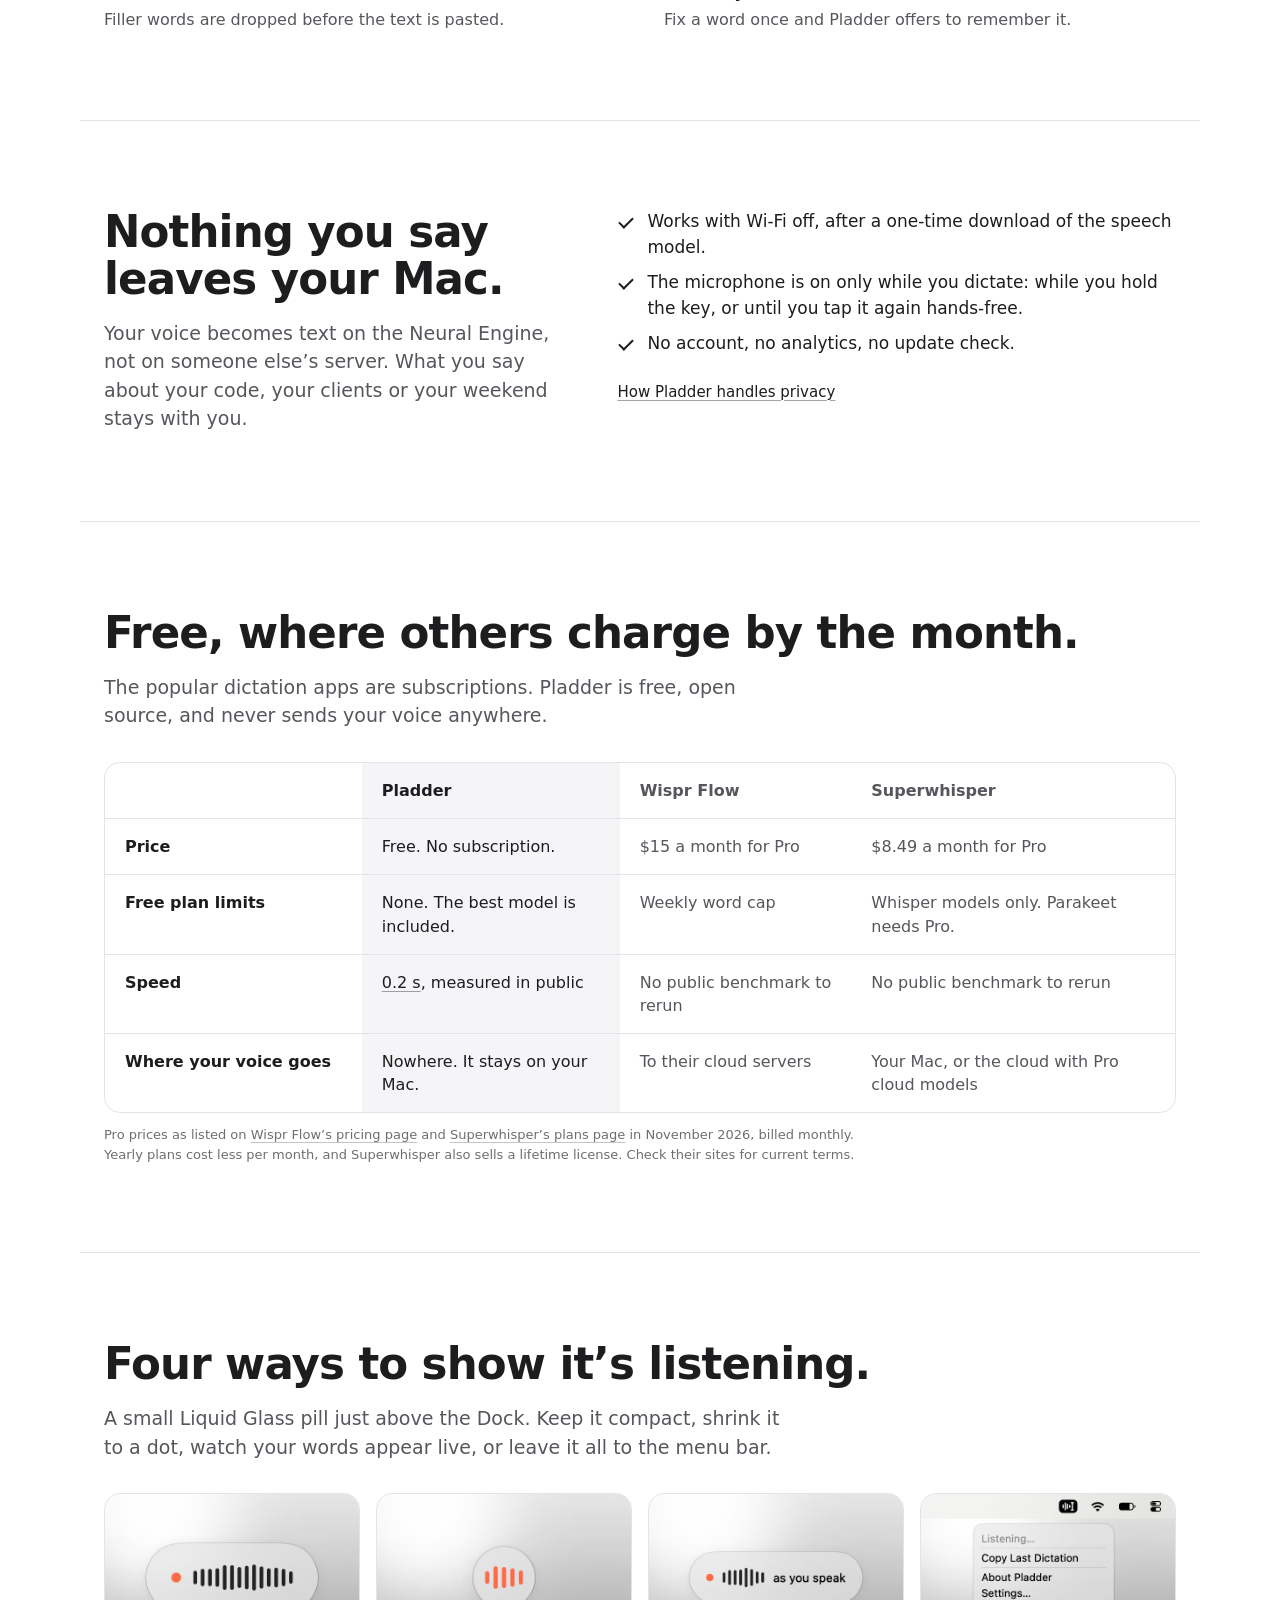
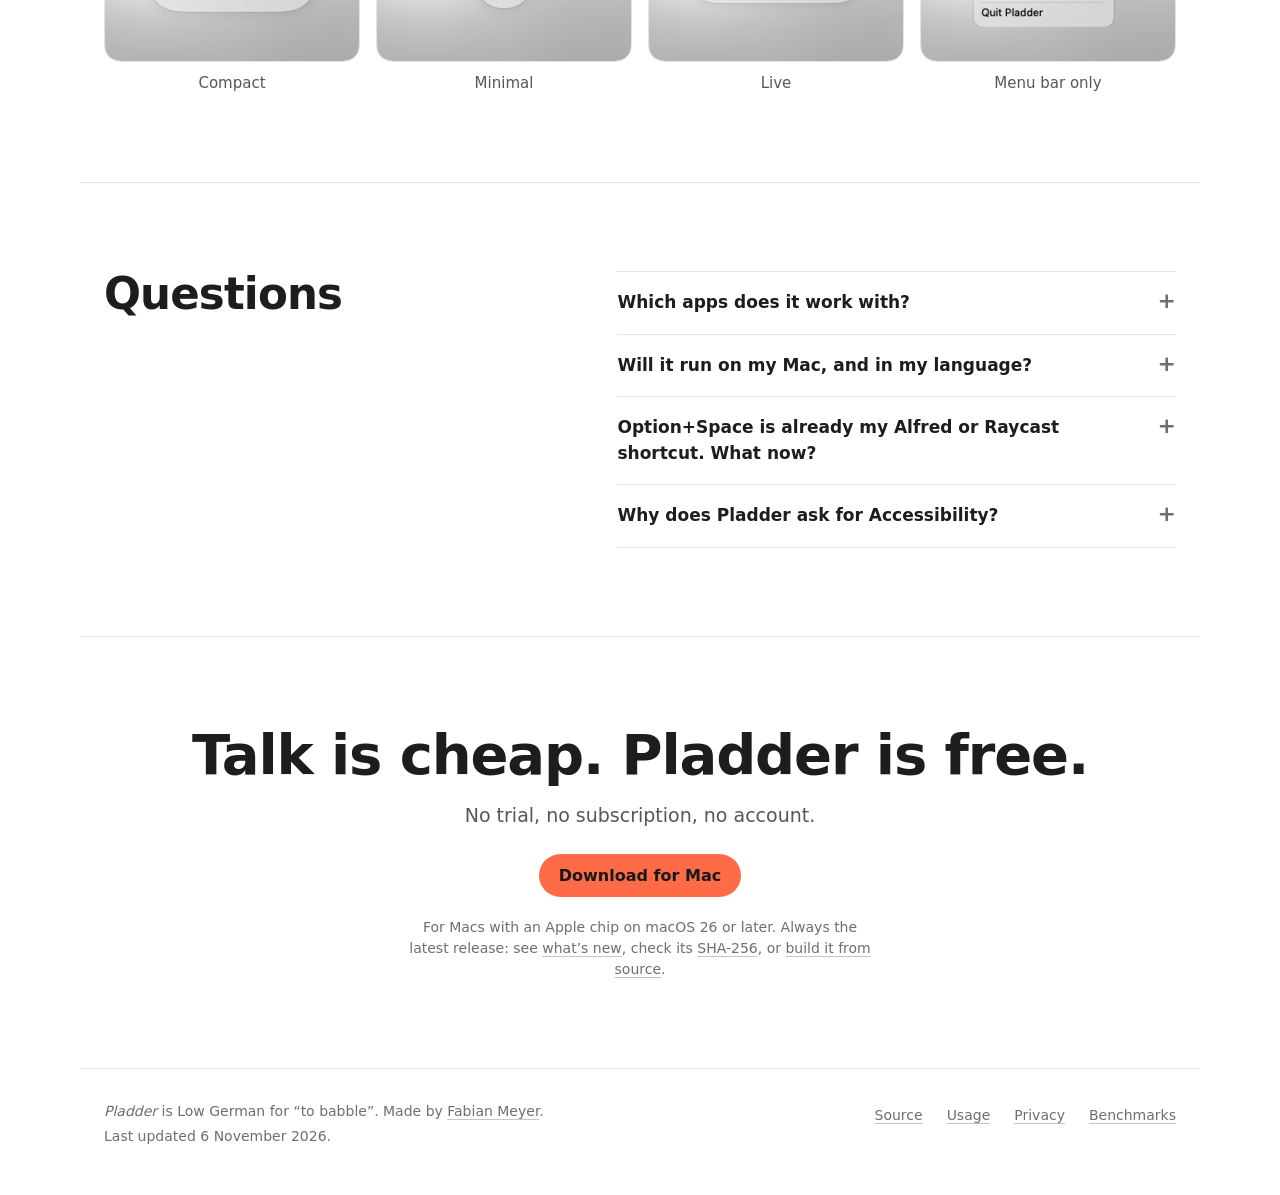
==== commit 0bd685dc: "Site: a phone hero that fits, a film without an edge The phone still lays its window out at the pict" ====
--- a/site/index.html
+++ b/site/index.html
@@ -116,10 +116,10 @@
       <source type="image/avif" media="(prefers-color-scheme: dark)" srcset="media/hero-dark.avif">
       <source type="image/webp" media="(prefers-color-scheme: dark)" srcset="media/hero-dark.webp">
       <source type="image/avif" srcset="media/hero-light.avif">
-      <img src="media/hero-light.webp" width="580" height="420" fetchpriority="high" alt="A chat with a coding agent, its prompt box waiting with the cursor in it, while Pladder’s recording pill below shows the reply as it is spoken: “yes, and add a test that flips it and relaunches”.">
+      <img src="media/hero-light.webp" width="580" height="420" fetchpriority="high" alt="A chat with a coding agent, its prompt box waiting with the cursor in it, while Pladder’s recording pill below shows the reply as it is spoken: “yes, and add a test that relaunches the app”.">
     </picture>
     <!-- The app’s own window and pill through one dictation, played once; the still for Reduce Motion and phones. -->
-    <video class="film" autoplay muted playsinline width="580" height="420" aria-label="A dictation in a chat with a coding agent: the prompt box waits while Pladder’s pill shows the reply as it is spoken, “yes, and add a test that flips it and relaunches”, and on release the reply is pasted into the box.">
+    <video class="film" autoplay muted playsinline width="580" height="420" aria-label="A dictation in a chat with a coding agent: the prompt box waits while Pladder’s pill shows the reply as it is spoken, “yes, and add a test that relaunches the app”, and on release the reply is pasted into the box.">
       <source media="(prefers-color-scheme: dark)" src="media/hero-film-dark.webm" type="video/webm">
       <source media="(prefers-color-scheme: dark)" src="media/hero-film-dark.mp4" type="video/mp4">
       <source src="media/hero-film-light.webm" type="video/webm">
--- a/site/style.css
+++ b/site/style.css
@@ -166,7 +166,15 @@
 /* The film replaces the still only where motion is welcome and the screen is wide; the
    selectors carry .visual so they outrank the img rule above. */
 /* Behind the film until it paints: its own first frame, so it does not pop in. */
-.visual .film { display: none; width: 100%; height: auto; background: var(--bg) url("media/hero-film-first-light.jpg") center / cover no-repeat; }
+.visual .film { display: none; width: 100%; height: auto; background: var(--bg) url("media/hero-film-first-light.jpg") center / cover no-repeat;
+  /* Video decoders render the page colour a level or two off; the edge fades into the
+     page so that never shows as a box. */
+  -webkit-mask-image: linear-gradient(to right, transparent, #000 10px, #000 calc(100% - 10px), transparent),
+    linear-gradient(to bottom, transparent, #000 10px, #000 calc(100% - 10px), transparent);
+  -webkit-mask-composite: source-in;
+  mask-image: linear-gradient(to right, transparent, #000 10px, #000 calc(100% - 10px), transparent),
+    linear-gradient(to bottom, transparent, #000 10px, #000 calc(100% - 10px), transparent);
+  mask-composite: intersect; }
 @media (prefers-color-scheme: dark) {
   .visual .film { background-image: url("media/hero-film-first-dark.jpg"); }
 }
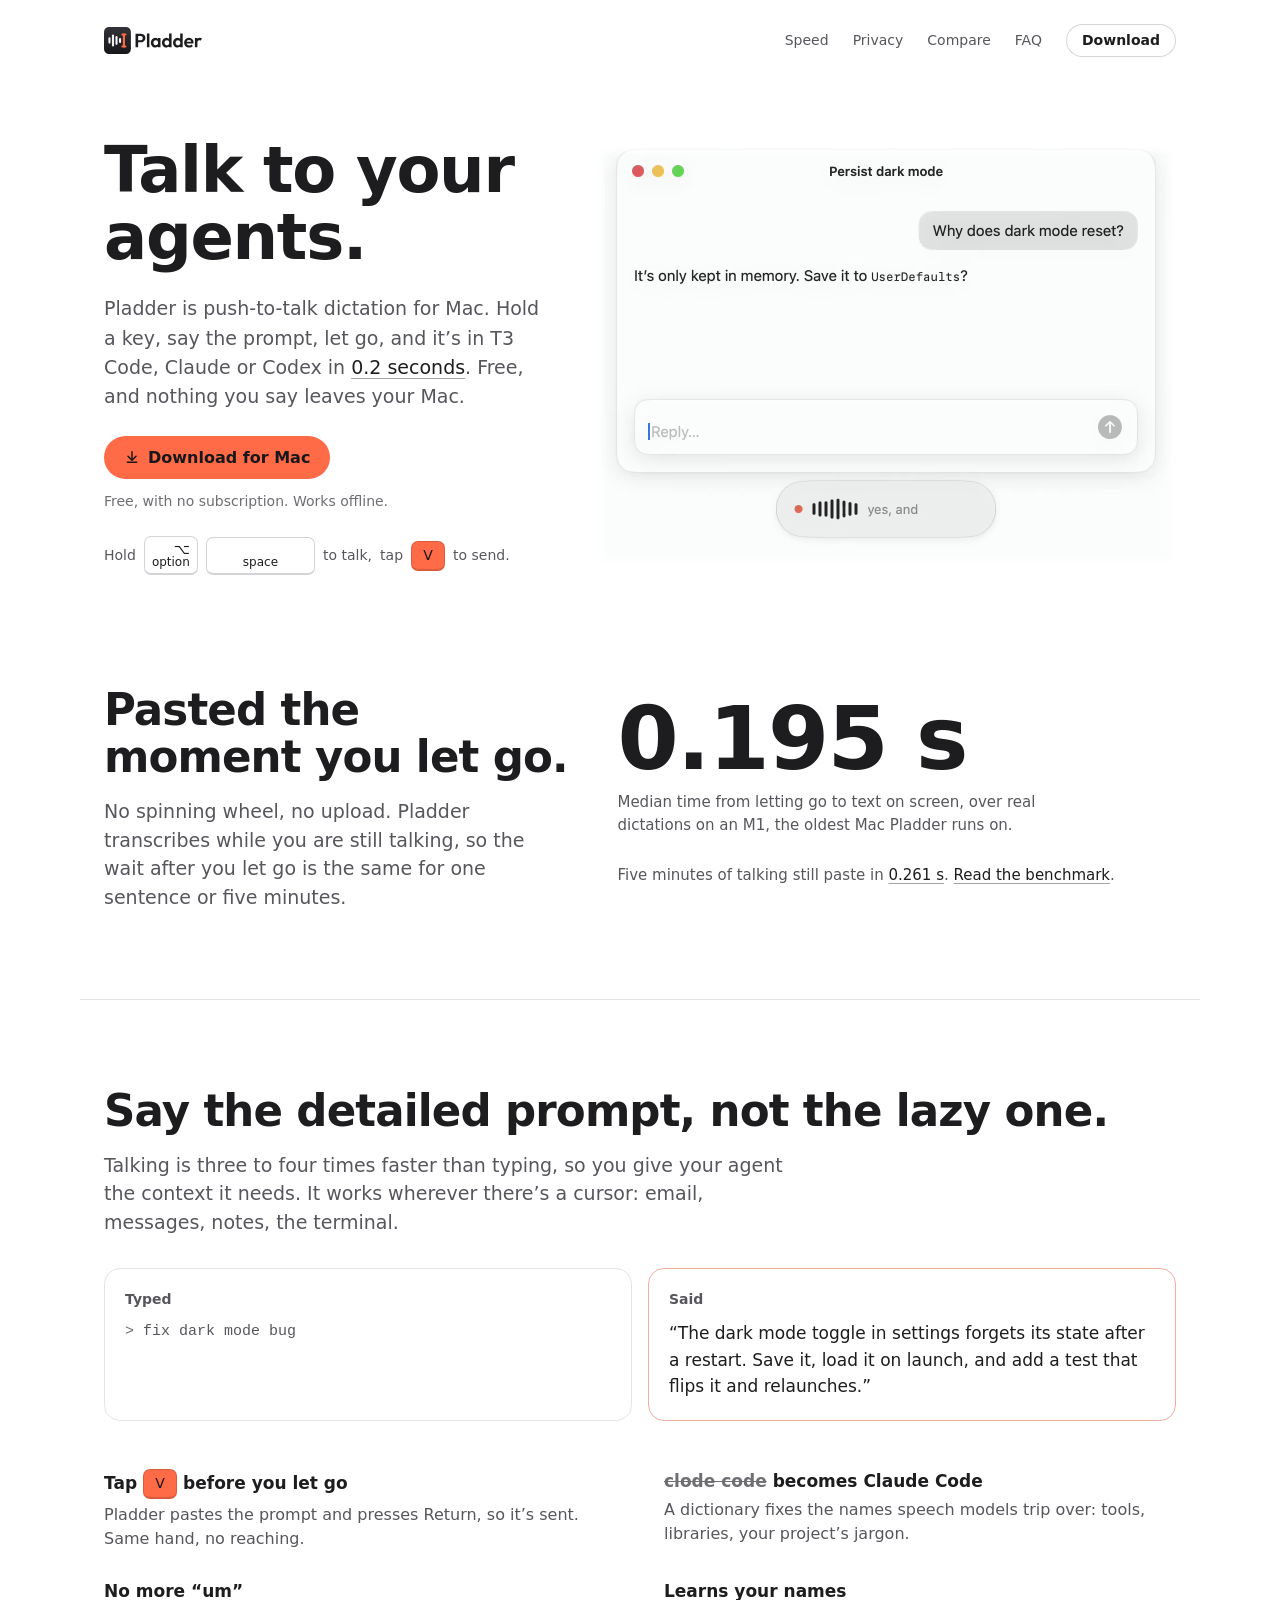
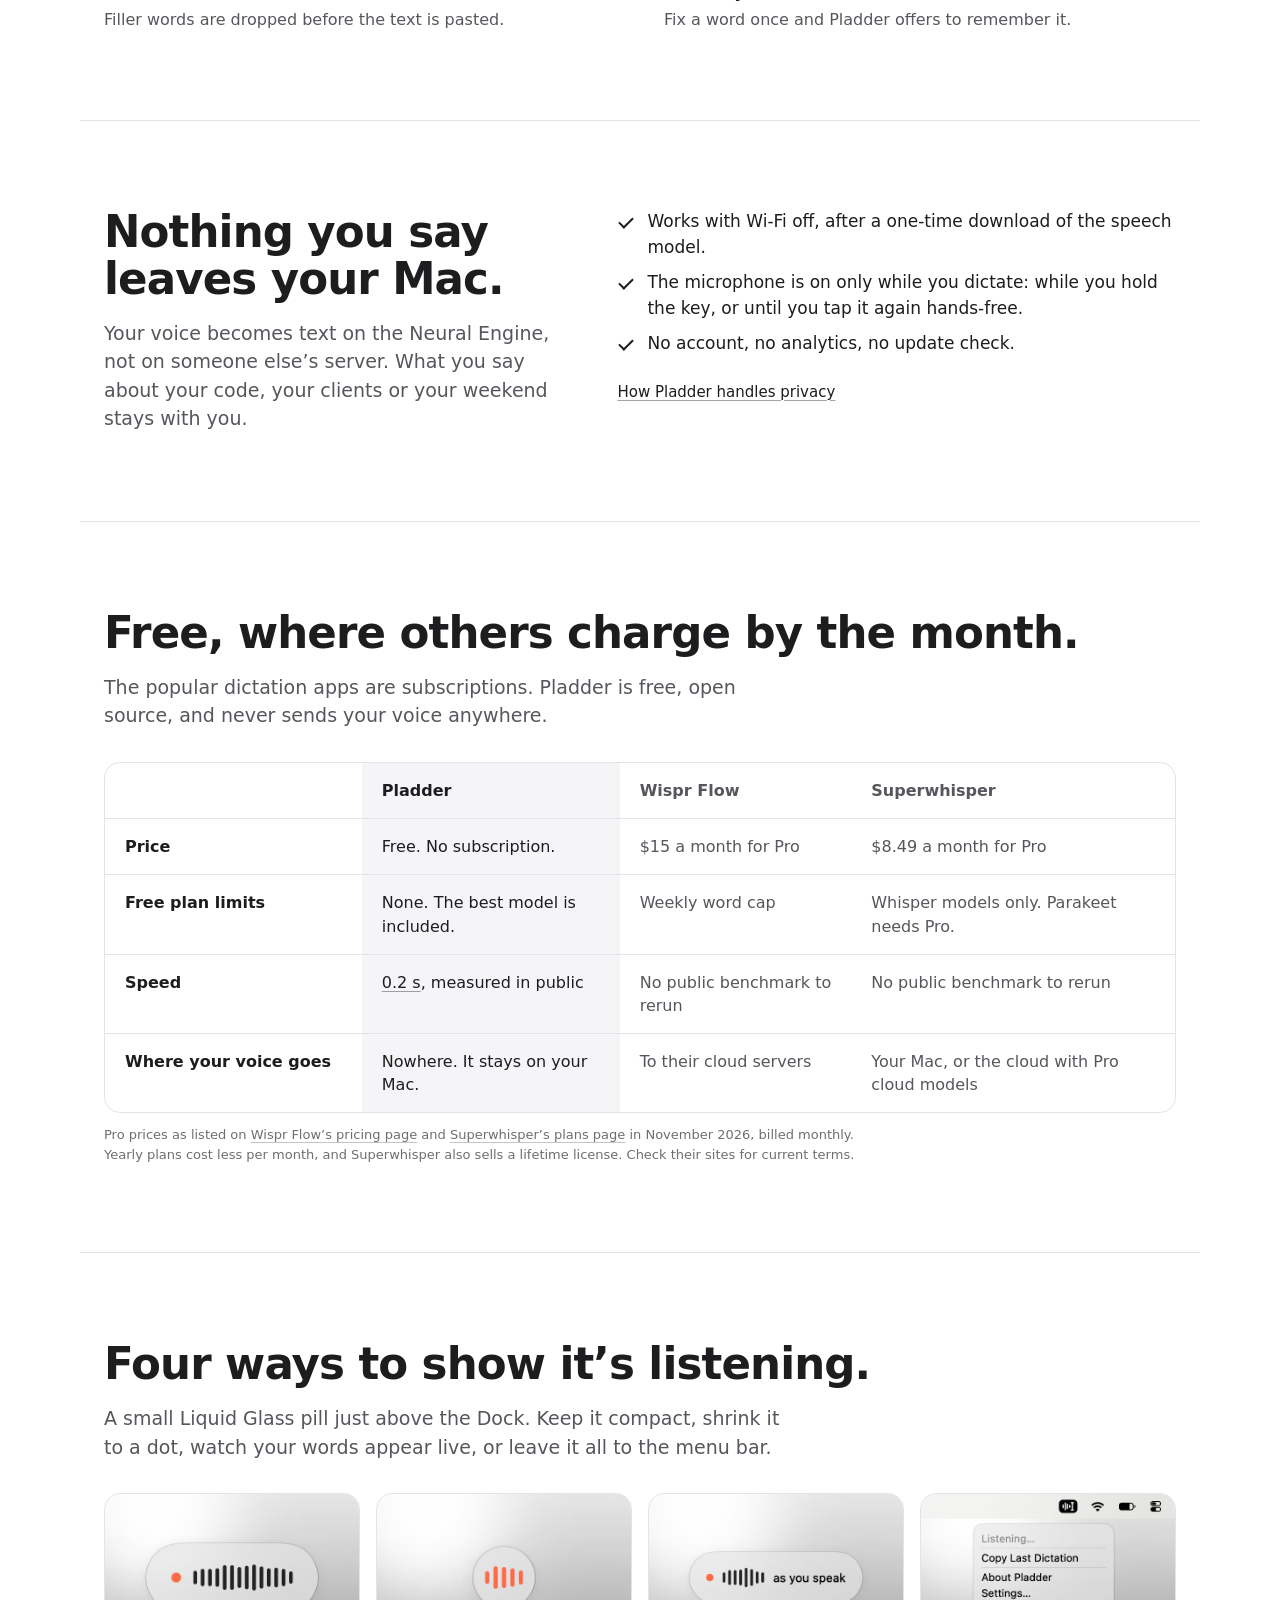
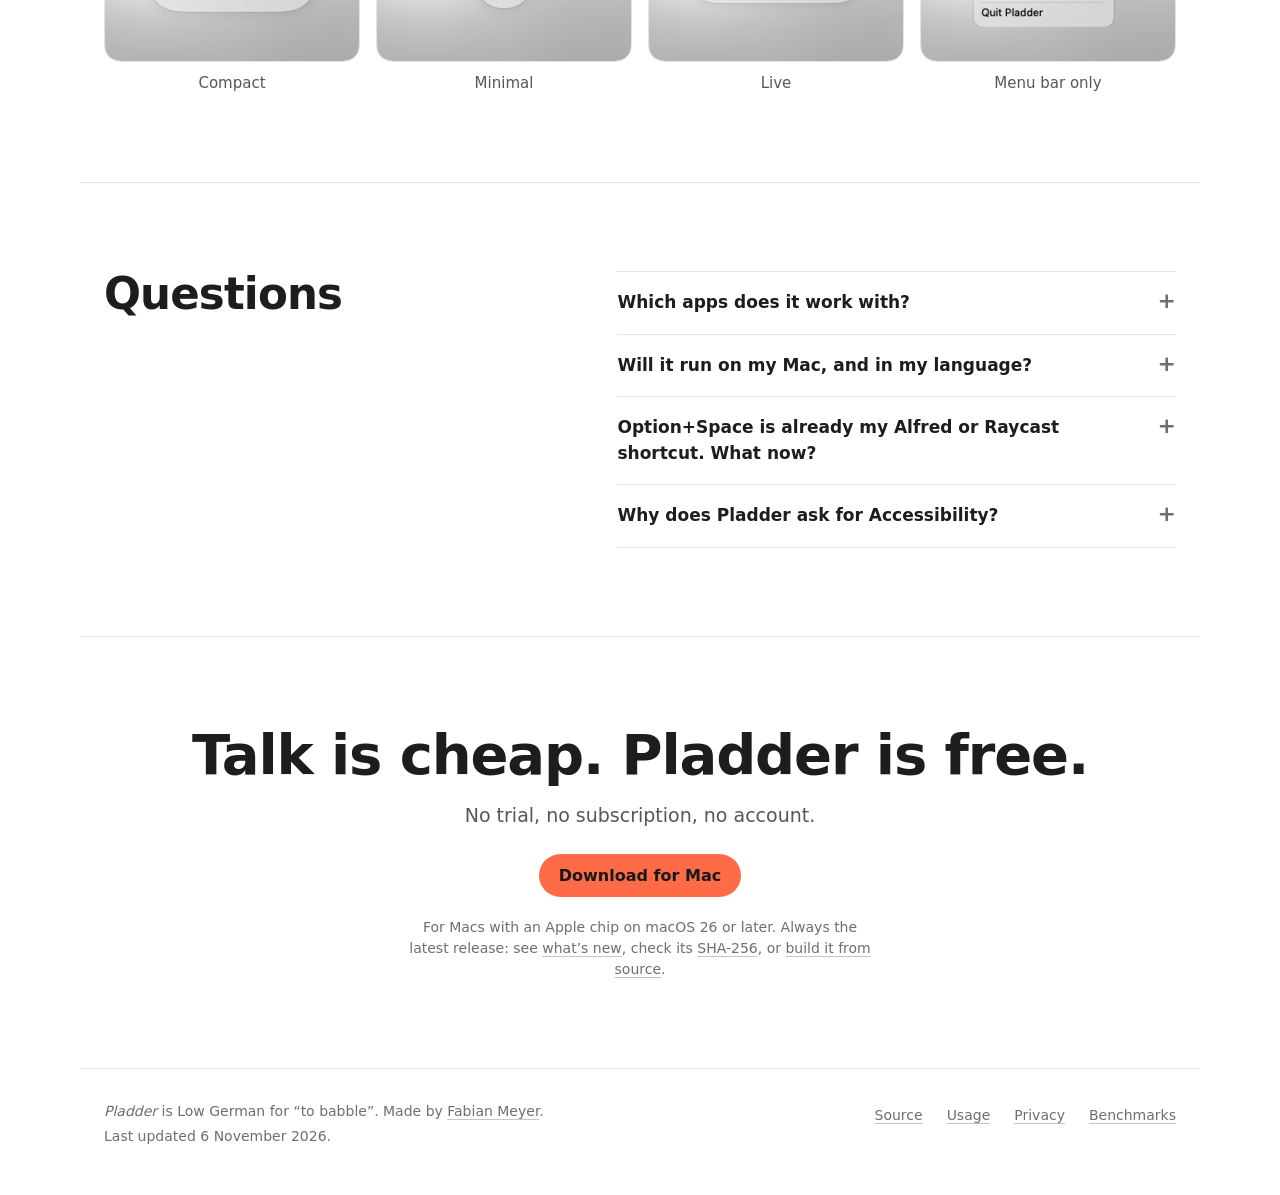
==== commit 992832ea: "Site: the hero film ends with the pill listening over the pasted reply The film ended on the pasted " ====
--- a/site/index.html
+++ b/site/index.html
@@ -119,7 +119,7 @@
       <img src="media/hero-light.webp" width="580" height="420" fetchpriority="high" alt="A chat with a coding agent, its prompt box waiting with the cursor in it, while Pladder’s recording pill below shows the reply as it is spoken: “yes, and add a test that relaunches the app”.">
     </picture>
     <!-- The app’s own window and pill through one dictation, played once; the still for Reduce Motion and phones. -->
-    <video class="film" autoplay muted playsinline width="580" height="420" aria-label="A dictation in a chat with a coding agent: the prompt box waits while Pladder’s pill shows the reply as it is spoken, “yes, and add a test that relaunches the app”, and on release the reply is pasted into the box.">
+    <video class="film" autoplay muted playsinline width="580" height="420" aria-label="A dictation in a chat with a coding agent: the prompt box waits while Pladder’s pill shows the reply as it is spoken, “yes, and add a test that relaunches the app”, and on release the reply is pasted into the box while the pill comes back to listen for the next prompt.">
       <source media="(prefers-color-scheme: dark)" src="media/hero-film-dark.webm" type="video/webm">
       <source media="(prefers-color-scheme: dark)" src="media/hero-film-dark.mp4" type="video/mp4">
       <source src="media/hero-film-light.webm" type="video/webm">
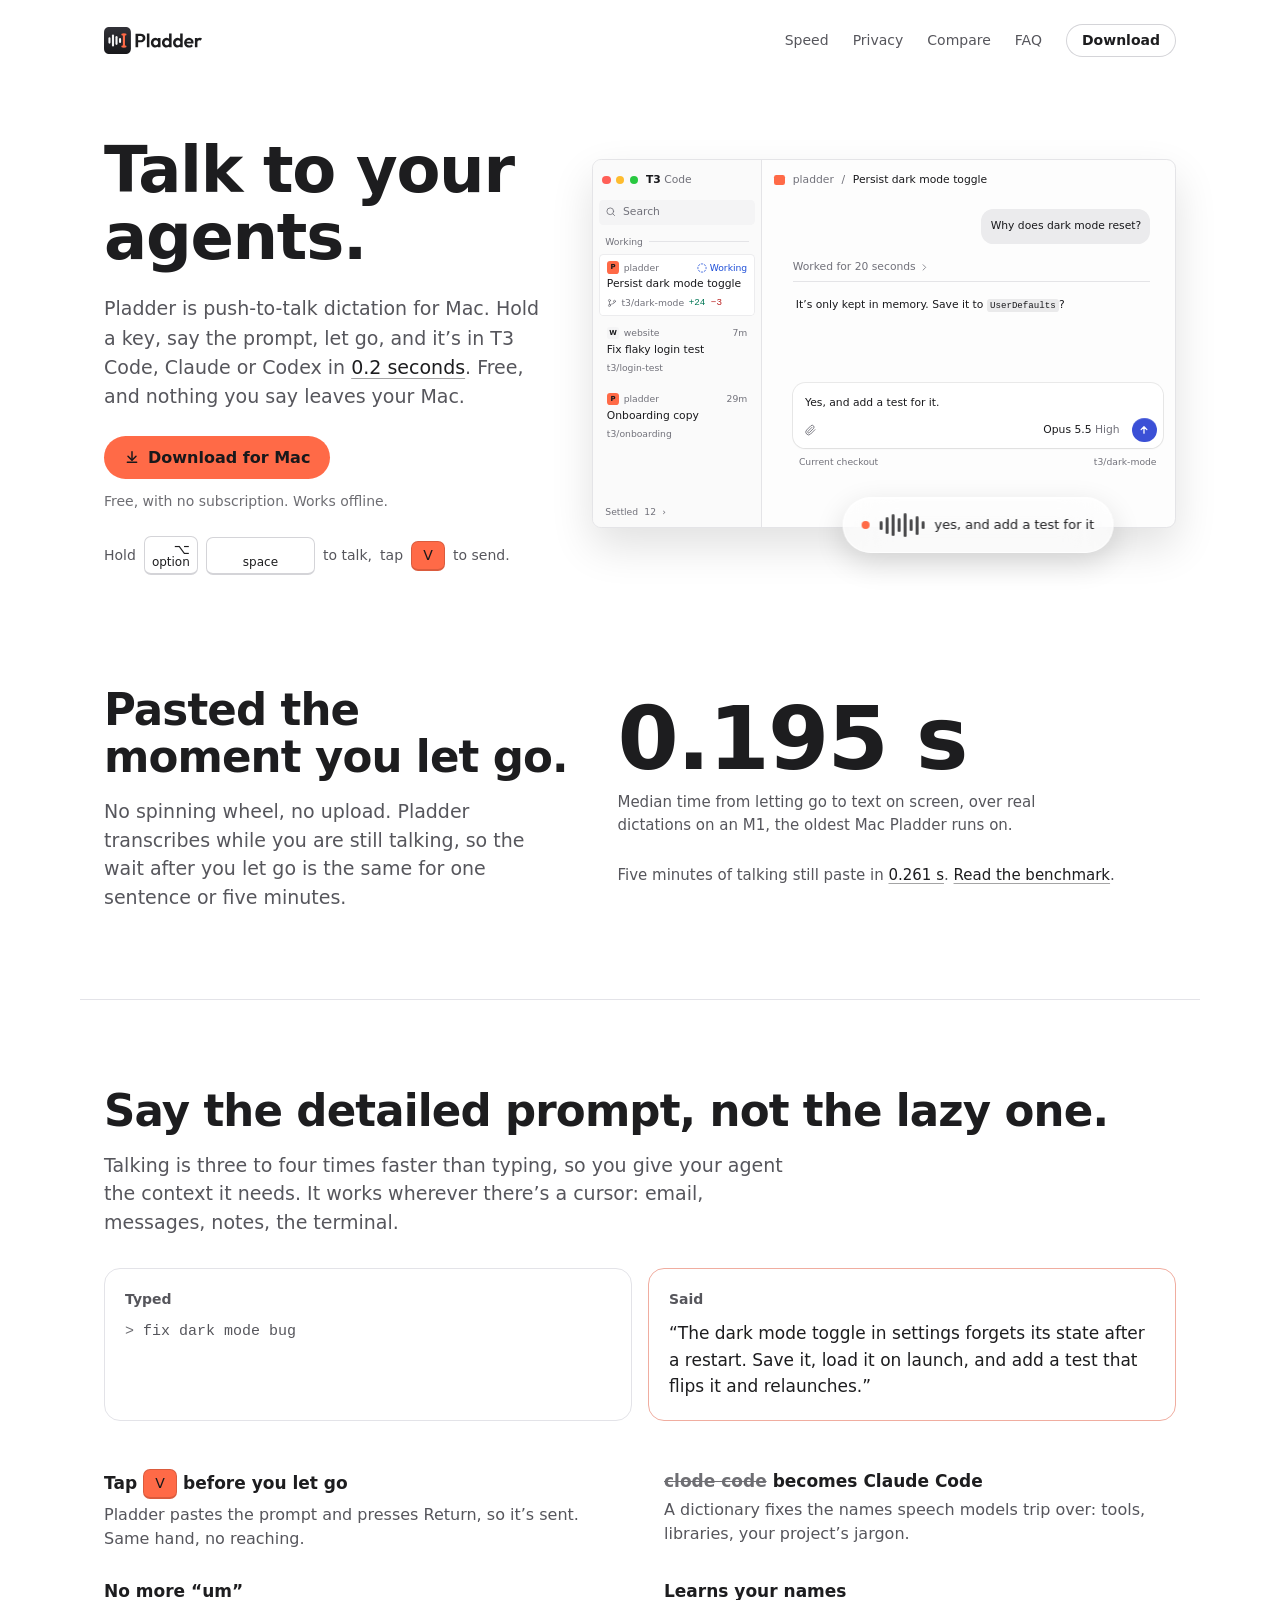
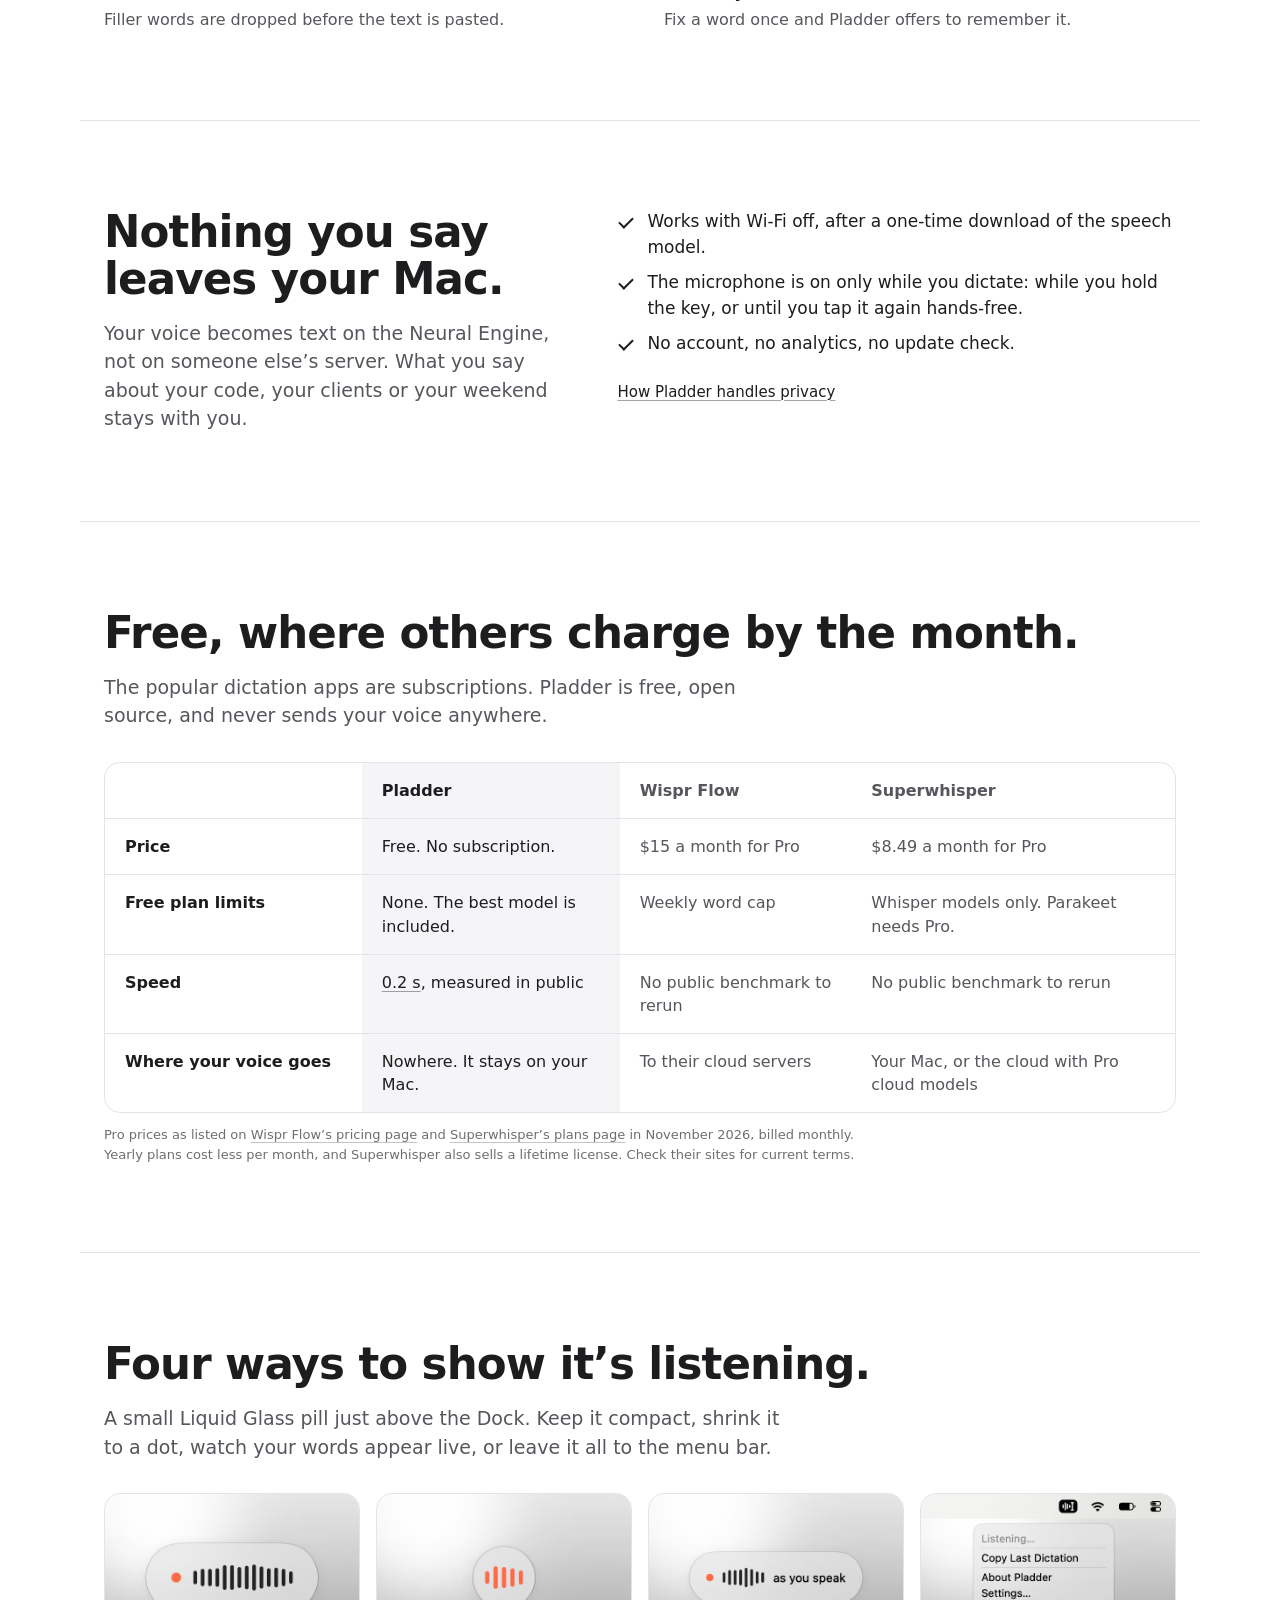
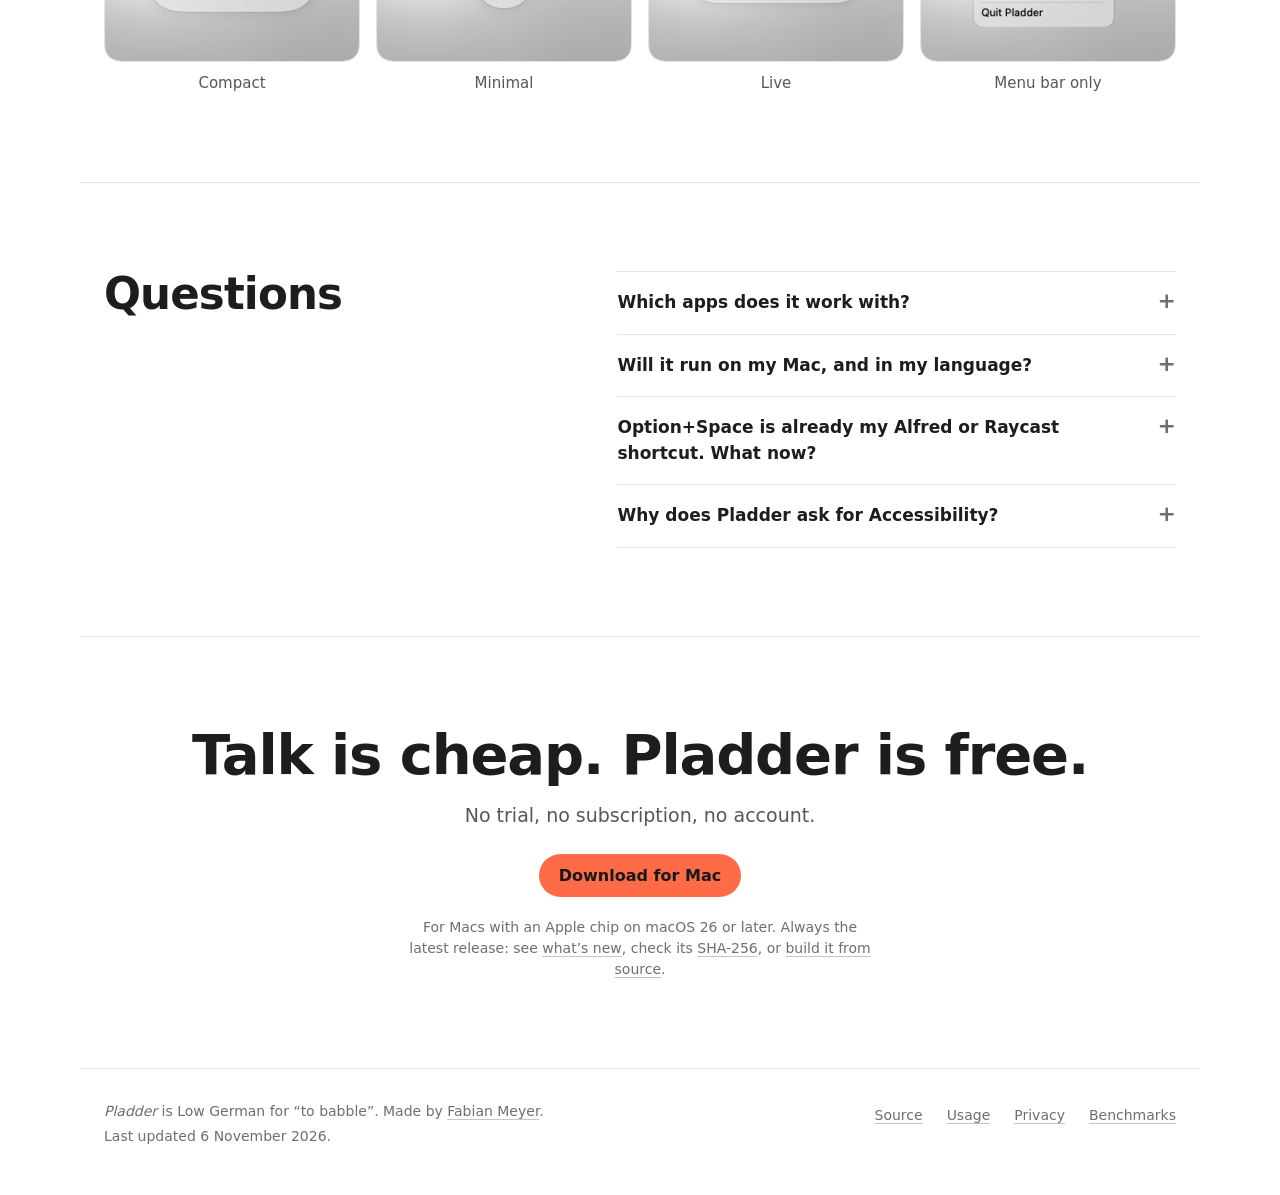
==== commit e7e21731: "Site: the T3 Code window is the hero again, whole and with a pill that fits its words T3 Code's chat" ====
--- a/site/index.html
+++ b/site/index.html
@@ -107,24 +107,56 @@
     </div>
     <p class="keys"><span class="kgroup">Hold <kbd class="key"><span class="glyph" aria-hidden="true">⌥</span><span>option</span></kbd> <kbd class="key key-space">space</kbd> to talk,</span> <span class="kgroup">tap <kbd class="key key-v">V</kbd> to send.</span></p>
   </div>
-  <figure class="visual">
-    <picture>
-      <source type="image/avif" media="(max-width: 640px) and (prefers-color-scheme: dark)" srcset="media/hero-mobile-dark.avif">
-      <source type="image/webp" media="(max-width: 640px) and (prefers-color-scheme: dark)" srcset="media/hero-mobile-dark.webp">
-      <source type="image/avif" media="(max-width: 640px)" srcset="media/hero-mobile-light.avif">
-      <source type="image/webp" media="(max-width: 640px)" srcset="media/hero-mobile-light.webp">
-      <source type="image/avif" media="(prefers-color-scheme: dark)" srcset="media/hero-dark.avif">
-      <source type="image/webp" media="(prefers-color-scheme: dark)" srcset="media/hero-dark.webp">
-      <source type="image/avif" srcset="media/hero-light.avif">
-      <img src="media/hero-light.webp" width="580" height="420" fetchpriority="high" alt="A chat with a coding agent, its prompt box waiting with the cursor in it, while Pladder’s recording pill below shows the reply as it is spoken: “yes, and add a test that relaunches the app”.">
-    </picture>
-    <!-- The app’s own window and pill through one dictation, played once; the still for Reduce Motion and phones. -->
-    <video class="film" autoplay muted playsinline width="580" height="420" aria-label="A dictation in a chat with a coding agent: the prompt box waits while Pladder’s pill shows the reply as it is spoken, “yes, and add a test that relaunches the app”, and on release the reply is pasted into the box while the pill comes back to listen for the next prompt.">
-      <source media="(prefers-color-scheme: dark)" src="media/hero-film-dark.webm" type="video/webm">
-      <source media="(prefers-color-scheme: dark)" src="media/hero-film-dark.mp4" type="video/mp4">
-      <source src="media/hero-film-light.webm" type="video/webm">
-      <source src="media/hero-film-light.mp4" type="video/mp4">
-    </video>
+  <!-- T3 Code’s chat, drawn from its MIT source, with Pladder’s Live pill over it. -->
+  <figure class="visual" role="img" aria-label="T3 Code with the reply “Yes, and add a test for it.” in its prompt box, dictated with Pladder, whose recording pill shows the words as they are spoken.">
+    <div class="t3">
+      <div class="t3-side">
+        <div class="t3-title"><span class="lights"><i></i><i></i><i></i></span><span><b>T3</b> <span class="mute">Code</span></span></div>
+        <div class="t3-search"><svg viewBox="0 0 24 24" fill="none" stroke="currentColor" stroke-width="1.75" stroke-linecap="round" stroke-linejoin="round"><circle cx="11" cy="11" r="7"/><path d="m20 20-3.5-3.5"/></svg>Search</div>
+        <div class="t3-group">Working <span class="rule"></span></div>
+        <div class="t3-threads">
+          <div class="t3-thread active">
+            <div class="meta"><span class="badge coral">P</span><span class="name">pladder</span><span class="status"><svg viewBox="0 0 24 24" fill="none" stroke="currentColor" stroke-width="1.75" stroke-linecap="round"><path d="M10.1 2.2a10 10 0 0 1 3.8 0M17.6 3.7a10 10 0 0 1 2.7 2.7M21.8 10.1a10 10 0 0 1 0 3.8M20.3 17.6a10 10 0 0 1-2.7 2.7M13.9 21.8a10 10 0 0 1-3.8 0M6.4 20.3a10 10 0 0 1-2.7-2.7M2.2 13.9a10 10 0 0 1 0-3.8M3.7 6.4a10 10 0 0 1 2.7-2.7"/></svg>Working</span></div>
+            <div class="subject">Persist dark mode toggle</div>
+            <div class="meta branch"><svg viewBox="0 0 24 24" fill="none" stroke="currentColor" stroke-width="1.75" stroke-linecap="round" stroke-linejoin="round"><circle cx="6" cy="6" r="2.5"/><circle cx="6" cy="18" r="2.5"/><circle cx="18" cy="8" r="2.5"/><path d="M6 8.5v7M18 10.5c0 4-6 3-11 5.5"/></svg><span>t3/dark-mode</span><span class="diff"><span class="add">+24</span> <span class="del">−3</span></span></div>
+          </div>
+          <div class="t3-thread">
+            <div class="meta"><span class="badge">W</span><span class="name">website</span><span>7m</span></div>
+            <div class="subject">Fix flaky login test</div>
+            <div class="meta branch">t3/login-test</div>
+          </div>
+          <div class="t3-thread">
+            <div class="meta"><span class="badge coral">P</span><span class="name">pladder</span><span>29m</span></div>
+            <div class="subject">Onboarding copy</div>
+            <div class="meta branch">t3/onboarding</div>
+          </div>
+        </div>
+        <div class="t3-group settled">Settled <span>12</span> ›</div>
+      </div>
+      <div class="t3-main">
+        <div class="t3-crumbs"><span class="square"></span><span class="mute">pladder</span><span class="mute">/</span><span class="name">Persist dark mode toggle</span></div>
+        <div class="t3-chat">
+          <div class="t3-ask">Why does dark mode reset?</div>
+          <div class="t3-worked">Worked for 20 seconds <svg viewBox="0 0 24 24" fill="none" stroke="currentColor" stroke-width="1.75" stroke-linecap="round" stroke-linejoin="round"><path d="m9 6 6 6-6 6"/></svg></div>
+          <p>It’s only kept in memory. Save it to <code>UserDefaults</code>?</p>
+        </div>
+        <div class="t3-composer">
+          <p>Yes, and add a test for it.</p>
+          <div class="t3-tools">
+            <svg viewBox="0 0 24 24" fill="none" stroke="currentColor" stroke-width="1.75" stroke-linecap="round" stroke-linejoin="round"><path d="m21.4 11.1-8.5 8.5a5.5 5.5 0 0 1-7.8-7.8l8.5-8.5a3.7 3.7 0 0 1 5.2 5.2l-8.5 8.5a1.8 1.8 0 0 1-2.6-2.6l7.8-7.8"/></svg>
+            <span class="t3-model">Opus 5.5 <span class="mute">High</span></span>
+            <span class="t3-send"><svg viewBox="0 0 14 14" fill="none" stroke="currentColor" stroke-width="1.8" stroke-linecap="round" stroke-linejoin="round"><path d="M7 11.5V2.5M7 2.5L3 6.5M7 2.5L11 6.5"/></svg></span>
+          </div>
+        </div>
+        <div class="t3-foot"><span>Current checkout</span><span>t3/dark-mode</span></div>
+      </div>
+    </div>
+
+    <div class="pill">
+      <span class="rec"></span>
+      <span class="wave"><i style="--h:9"></i><i style="--h:17"></i><i style="--h:22"></i><i style="--h:14"></i><i style="--h:24"></i><i style="--h:12"></i><i style="--h:19"></i><i style="--h:8"></i></span>
+      <span class="said">yes, and add a test for it</span>
+    </div>
   </figure>
 </section>
 
--- a/site/style.css
+++ b/site/style.css
@@ -22,6 +22,27 @@
   --tile-bottom: #18181B;
   --text: -apple-system, BlinkMacSystemFont, "Segoe UI", system-ui, sans-serif;
   --mono: ui-monospace, "SF Mono", Menlo, Consolas, monospace;
+  /* The hero's drawn T3 Code window, in its own light and dark themes, and the pill. */
+  --app-bg: #FDFDFD;
+  --app-side: #FAFAFA;
+  --app-line: #E4E4E7;
+  --app-ink: #18181B;
+  --app-muted: #71717A;
+  --app-control: #F4F4F5;
+  --app-row: #FFFFFF;
+  --app-ring: rgba(228, 228, 231, 0.7);
+  --app-msg: #EBEBED;
+  --app-card: #FFFFFF;
+  --app-outline: rgba(0, 0, 0, 0.08);
+  --app-code: rgba(24, 24, 27, 0.08);
+  --app-primary: #3B50D6;
+  --app-info: #1D4ED8;
+  --app-add: #047857;
+  --app-del: #B91C1C;
+  --pill-bg: rgba(255, 255, 255, 0.62);
+  --pill-line: rgba(255, 255, 255, 0.75);
+  --pill-hi: rgba(255, 255, 255, 0.9);
+  --pill-ink: #1D1D1F;
 }
 
 @media (prefers-color-scheme: dark) {
@@ -38,6 +59,26 @@
     /* The mark's dark tile, lifted so it does not sink into the page. */
     --tile-top: #45454C;
     --tile-bottom: #2A2A2E;
+    --app-bg: #000000;
+    --app-side: #000000;
+    --app-line: rgba(255, 255, 255, 0.08);
+    --app-ink: #F5F5F5;
+    --app-muted: #A3A3A3;
+    --app-control: #191A1D;
+    --app-row: rgba(255, 255, 255, 0.07);
+    --app-ring: transparent;
+    --app-msg: #1C1C1C;
+    --app-card: #111111;
+    --app-outline: rgba(255, 255, 255, 0.06);
+    --app-code: rgba(245, 245, 245, 0.1);
+    --app-primary: #4F68F0;
+    --app-info: #60A5FA;
+    --app-add: #34D399;
+    --app-del: #F87171;
+    --pill-bg: rgba(48, 48, 56, 0.62);
+    --pill-line: rgba(255, 255, 255, 0.14);
+    --pill-hi: rgba(255, 255, 255, 0.12);
+    --pill-ink: #F5F5F7;
   }
 }
 
@@ -149,7 +190,7 @@
   margin: 0 auto;
   padding: 56px 24px 24px;
   display: grid;
-  grid-template-columns: minmax(0, 1fr) minmax(0, 580px);
+  grid-template-columns: minmax(0, 440px) minmax(0, 1fr);
   align-items: center;
   gap: 40px 48px;
 }
@@ -161,27 +202,211 @@
 .perks { font-size: 14px; color: var(--faint); }
 .keys { display: flex; flex-wrap: wrap; align-items: center; gap: 8px; font-size: 14px; color: var(--muted); }
 .kgroup { display: inline-flex; align-items: center; gap: inherit; white-space: nowrap; }
-.visual { justify-self: end; width: 100%; max-width: 580px; }
-.visual img { display: block; width: 100%; height: auto; }
-/* The film replaces the still only where motion is welcome and the screen is wide; the
-   selectors carry .visual so they outrank the img rule above. */
-/* Behind the film until it paints: its own first frame, so it does not pop in. */
-.visual .film { display: none; width: 100%; height: auto; background: var(--bg) url("media/hero-film-first-light.jpg") center / cover no-repeat;
-  /* Video decoders render the page colour a level or two off; the edge fades into the
-     page so that never shows as a box. */
-  -webkit-mask-image: linear-gradient(to right, transparent, #000 10px, #000 calc(100% - 10px), transparent),
-    linear-gradient(to bottom, transparent, #000 10px, #000 calc(100% - 10px), transparent);
-  -webkit-mask-composite: source-in;
-  mask-image: linear-gradient(to right, transparent, #000 10px, #000 calc(100% - 10px), transparent),
-    linear-gradient(to bottom, transparent, #000 10px, #000 calc(100% - 10px), transparent);
-  mask-composite: intersect; }
-@media (prefers-color-scheme: dark) {
-  .visual .film { background-image: url("media/hero-film-first-dark.jpg"); }
-}
-@media (prefers-reduced-motion: no-preference) and (min-width: 641px) {
-  .visual:has(.film) picture { display: none; }
-  .visual .film { display: block; }
-}
+/* T3 Code's chat, built from its MIT source, with Pladder's pill over it. Drawn at
+   760 design pixels and scaled by --u, one design pixel, so the whole window fits its
+   column. */
+.visual {
+  --u: min(1px, 100cqw / 760);
+  container-type: inline-size;
+  position: relative;
+  width: 100%;
+  display: flex;
+  flex-direction: column;
+}
+.t3 {
+  width: calc(760 * var(--u));
+  min-height: calc(480 * var(--u));
+  display: flex;
+  overflow: hidden;
+  background: var(--app-bg);
+  color: var(--app-ink);
+  border: 1px solid var(--app-line);
+  border-radius: calc(12 * var(--u));
+  box-shadow: 0 calc(24 * var(--u)) calc(56 * var(--u)) rgba(0, 0, 0, 0.12);
+  font: 400 calc(14 * var(--u))/1.5 var(--text);
+  text-align: left;
+}
+.t3 svg { flex: none; width: calc(13 * var(--u)); height: calc(13 * var(--u)); }
+.t3 .mute { color: var(--app-muted); }
+.t3-side {
+  flex: 0 0 calc(220 * var(--u));
+  min-width: 0;
+  overflow: hidden;
+  display: flex;
+  flex-direction: column;
+  background: var(--app-side);
+  border-right: 1px solid var(--app-line);
+}
+.t3-title {
+  height: calc(52 * var(--u));
+  flex: none;
+  display: flex;
+  align-items: center;
+  gap: calc(10 * var(--u));
+  padding: 0 calc(12 * var(--u));
+  font-weight: 500;
+  white-space: nowrap;
+}
+.t3-title b { font-weight: 700; }
+.lights { display: flex; gap: calc(7 * var(--u)); }
+.lights i { width: calc(11 * var(--u)); height: calc(11 * var(--u)); border-radius: 50%; background: #FF5F57; }
+.lights i + i { background: #FEBC2E; }
+.lights i + i + i { background: #28C840; }
+.t3-search {
+  margin: 0 calc(8 * var(--u)) calc(6 * var(--u));
+  height: calc(32 * var(--u));
+  display: flex;
+  align-items: center;
+  gap: calc(8 * var(--u));
+  padding: 0 calc(8 * var(--u));
+  border-radius: calc(6 * var(--u));
+  background: var(--app-control);
+  color: var(--app-muted);
+  font-weight: 500;
+}
+.t3-search svg { width: calc(15 * var(--u)); height: calc(15 * var(--u)); }
+.t3-group {
+  height: calc(32 * var(--u));
+  display: flex;
+  align-items: center;
+  gap: calc(8 * var(--u));
+  padding: 0 calc(16 * var(--u));
+  font-size: calc(12 * var(--u));
+  font-weight: 500;
+  color: var(--app-muted);
+}
+.t3-group .rule { flex: 1; height: 1px; background: var(--app-line); }
+.t3-group.settled { margin-top: auto; padding-bottom: calc(8 * var(--u)); }
+.t3-threads { padding: 0 calc(8 * var(--u)); display: flex; flex-direction: column; gap: calc(4 * var(--u)); }
+.t3-thread { border-radius: calc(6 * var(--u)); padding: calc(8 * var(--u)) calc(10 * var(--u)); display: flex; flex-direction: column; gap: 1px; }
+.t3-thread.active { background: var(--app-row); box-shadow: inset 0 0 0 1px var(--app-ring); }
+.t3-thread .meta {
+  min-height: calc(20 * var(--u));
+  display: flex;
+  align-items: center;
+  gap: calc(6 * var(--u));
+  font-size: calc(12 * var(--u));
+  color: var(--app-muted);
+  white-space: nowrap;
+  overflow: hidden;
+}
+.t3-thread .name { flex: 1; min-width: 0; overflow: hidden; text-overflow: ellipsis; }
+.t3-thread .branch { margin-top: calc(2 * var(--u)); }
+.t3-thread .subject { font-weight: 500; white-space: nowrap; overflow: hidden; text-overflow: ellipsis; }
+.badge {
+  flex: none;
+  width: calc(16 * var(--u));
+  height: calc(16 * var(--u));
+  border-radius: calc(4 * var(--u));
+  background: var(--app-control);
+  color: var(--app-ink);
+  display: grid;
+  place-items: center;
+  font-size: calc(9 * var(--u));
+  font-weight: 700;
+}
+.badge.coral { background: var(--coral); color: var(--coral-ink); }
+.status { display: flex; align-items: center; gap: calc(4 * var(--u)); font-weight: 500; color: var(--app-info); }
+.diff { font-family: var(--mono); }
+.diff .add { color: var(--app-add); }
+.diff .del { color: var(--app-del); }
+
+.t3-main { flex: 1 1 auto; min-width: 0; display: flex; flex-direction: column; }
+.t3-crumbs {
+  height: calc(52 * var(--u));
+  flex: none;
+  display: flex;
+  align-items: center;
+  gap: calc(10 * var(--u));
+  padding: 0 calc(16 * var(--u));
+  font-weight: 500;
+  white-space: nowrap;
+  overflow: hidden;
+}
+.t3-crumbs .square { flex: none; width: calc(14 * var(--u)); height: calc(14 * var(--u)); border-radius: calc(3 * var(--u)); background: var(--coral); }
+.t3-crumbs .name { overflow: hidden; text-overflow: ellipsis; }
+.t3-chat {
+  flex: 1 1 auto;
+  margin: 0 calc(16 * var(--u)) 0 calc(24 * var(--u));
+  padding: calc(12 * var(--u)) calc(16 * var(--u)) 0;
+  display: flex;
+  flex-direction: column;
+  gap: calc(16 * var(--u));
+}
+.t3-ask { align-self: flex-end; max-width: 80%; background: var(--app-msg); border-radius: calc(16 * var(--u)); padding: calc(12 * var(--u)); }
+.t3-worked {
+  display: flex;
+  align-items: center;
+  gap: calc(4 * var(--u));
+  padding: calc(4 * var(--u)) 0 calc(8 * var(--u));
+  border-bottom: 1px solid var(--app-line);
+  color: var(--app-muted);
+}
+.t3-worked svg { width: calc(14 * var(--u)); height: calc(14 * var(--u)); }
+.t3-chat p { padding: calc(2 * var(--u)) calc(4 * var(--u)); line-height: 1.65; }
+.t3-chat code { font: 0.85em var(--mono); padding: 0.1em 0.35em; border-radius: calc(4 * var(--u)); background: var(--app-code); }
+.t3-composer {
+  width: calc(100% - 56 * var(--u));
+  max-width: calc(560 * var(--u));
+  margin: calc(20 * var(--u)) auto 0 calc(40 * var(--u));
+  border-radius: calc(16 * var(--u));
+  background: var(--app-card);
+  box-shadow: 0 0 0 1px var(--app-outline), 0 1px 2px rgba(0, 0, 0, 0.05);
+}
+.t3-composer p { padding: calc(14 * var(--u)) calc(16 * var(--u)) calc(8 * var(--u)); line-height: 1.65; }
+.t3-tools { display: flex; align-items: center; gap: calc(8 * var(--u)); padding: 0 calc(8 * var(--u)) calc(8 * var(--u)) calc(14 * var(--u)); color: var(--app-muted); }
+.t3-tools > svg { width: calc(16 * var(--u)); height: calc(16 * var(--u)); margin-right: auto; }
+.t3-model { padding: 0 calc(8 * var(--u)); font-weight: 500; color: var(--app-ink); white-space: nowrap; }
+.t3-send {
+  width: calc(32 * var(--u));
+  height: calc(32 * var(--u));
+  border-radius: 50%;
+  display: grid;
+  place-items: center;
+  background: var(--app-primary);
+  color: #FFFFFF;
+  box-shadow: inset 0 1px rgba(255, 255, 255, 0.16);
+}
+.t3-foot {
+  width: calc(100% - 56 * var(--u));
+  max-width: calc(560 * var(--u));
+  margin: 0 auto 0 calc(40 * var(--u));
+  display: flex;
+  justify-content: space-between;
+  gap: calc(8 * var(--u));
+  padding: calc(8 * var(--u)) calc(8 * var(--u)) calc(76 * var(--u));
+  font-size: calc(12 * var(--u));
+  color: var(--app-muted);
+  white-space: nowrap;
+}
+
+/* Pladder's Live pill, to OverlayPill.swift's metrics and as wide as its words, centred
+   under the composer (220 + 40 + 242 design pixels in) and overlapping the window's lower
+   edge as the real one rests above the Dock. */
+.pill {
+  position: relative;
+  align-self: flex-start;
+  width: max-content;
+  max-width: calc(100% - 24px);
+  margin: calc(-40 * var(--u)) 0 0 calc(502 * var(--u));
+  transform: translateX(-50%);
+  min-height: 56px;
+  display: flex;
+  align-items: center;
+  gap: 10px;
+  padding: 12px 18px;
+  border-radius: 999px;
+  background: var(--pill-bg);
+  color: var(--pill-ink);
+  border: 1px solid var(--pill-line);
+  box-shadow: 0 10px 30px rgba(0, 0, 0, 0.14), inset 0 1px 0 var(--pill-hi);
+  -webkit-backdrop-filter: blur(24px) saturate(180%);
+  backdrop-filter: blur(24px) saturate(180%);
+}
+.rec { flex: none; width: 8px; height: 8px; border-radius: 50%; background: var(--coral); }
+.wave { flex: none; display: flex; align-items: center; gap: 3px; height: 24px; opacity: 0.8; }
+.wave i { display: block; width: 3px; height: calc(var(--h) * 1px); border-radius: 2px; background: currentColor; }
+.said { min-width: 0; font-size: 13px; font-weight: 500; line-height: 1.35; }
 
 /* Sections: plain text on one background, a hairline between them. */
 
@@ -328,7 +553,6 @@
 
 @media (max-width: 900px) {
   .hero { grid-template-columns: 1fr; padding-top: 32px; }
-  .visual { justify-self: center; }
   .styles { grid-template-columns: repeat(2, 1fr); }
 }
 
@@ -348,4 +572,9 @@
   tbody td::before { content: attr(data-label); font-size: 14px; font-weight: 600; color: var(--faint); padding-top: 0.1em; }
   td.us::before { color: var(--ink); }
   kbd.key-space { padding-inline: 22px; }
-}
+  /* On a phone the window drops its sidebar, so the chat stays legible. */
+  .visual { --u: min(1px, 100cqw / 540); }
+  .t3 { width: calc(540 * var(--u)); min-height: 0; }
+  .t3-side { display: none; }
+  .pill { margin-left: calc(282 * var(--u)); }
+}
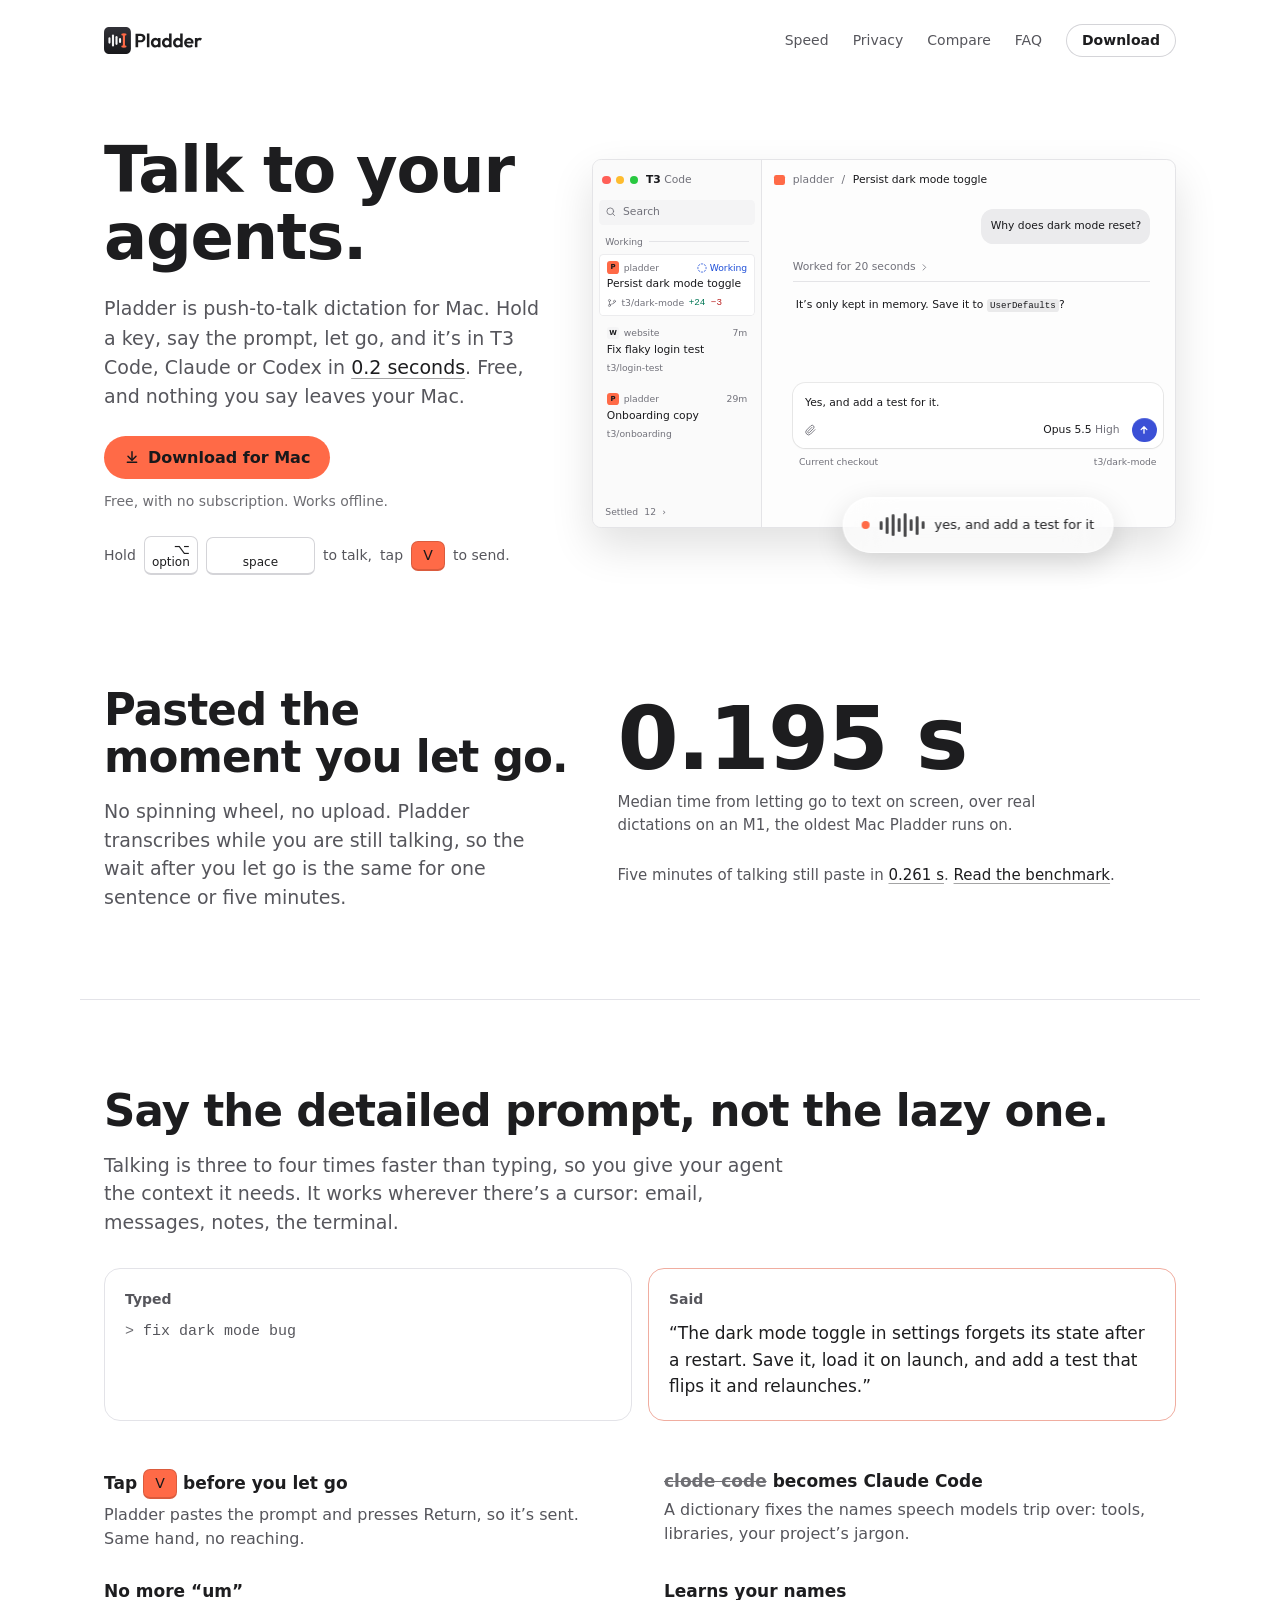
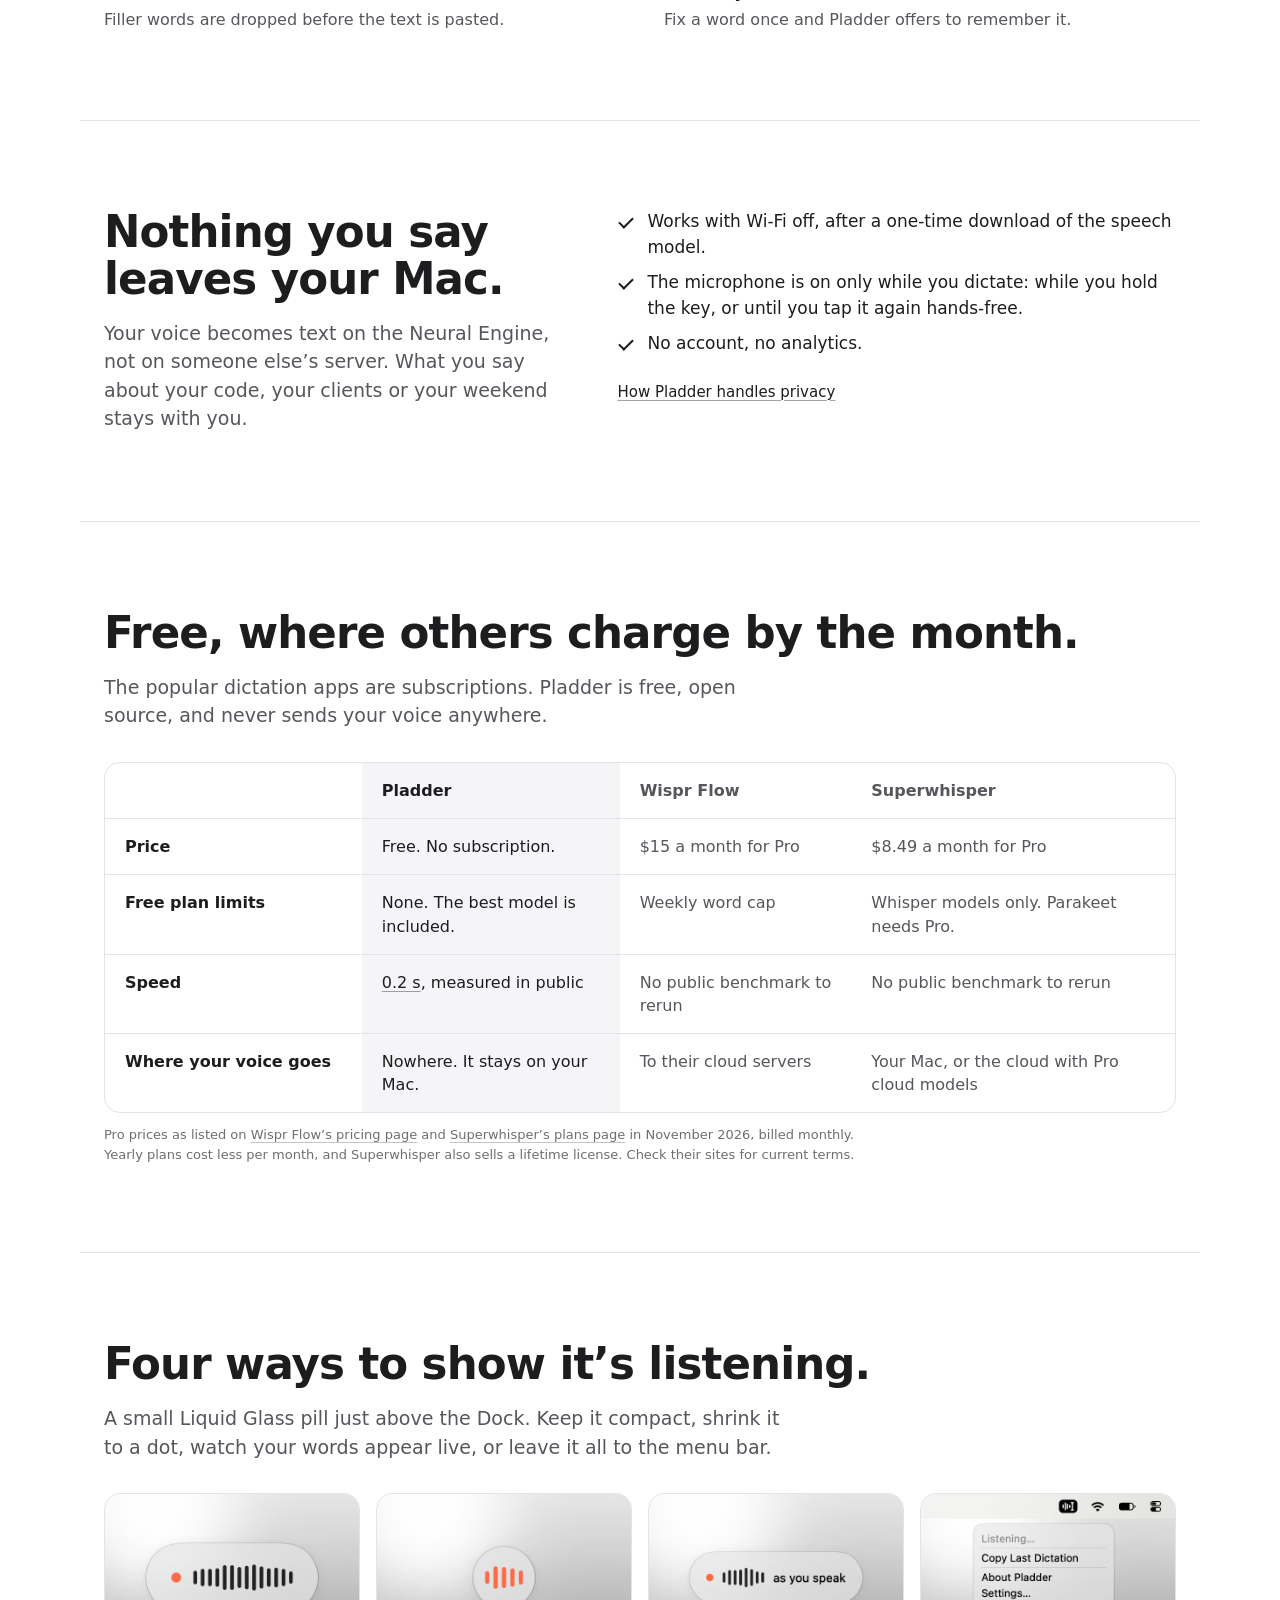
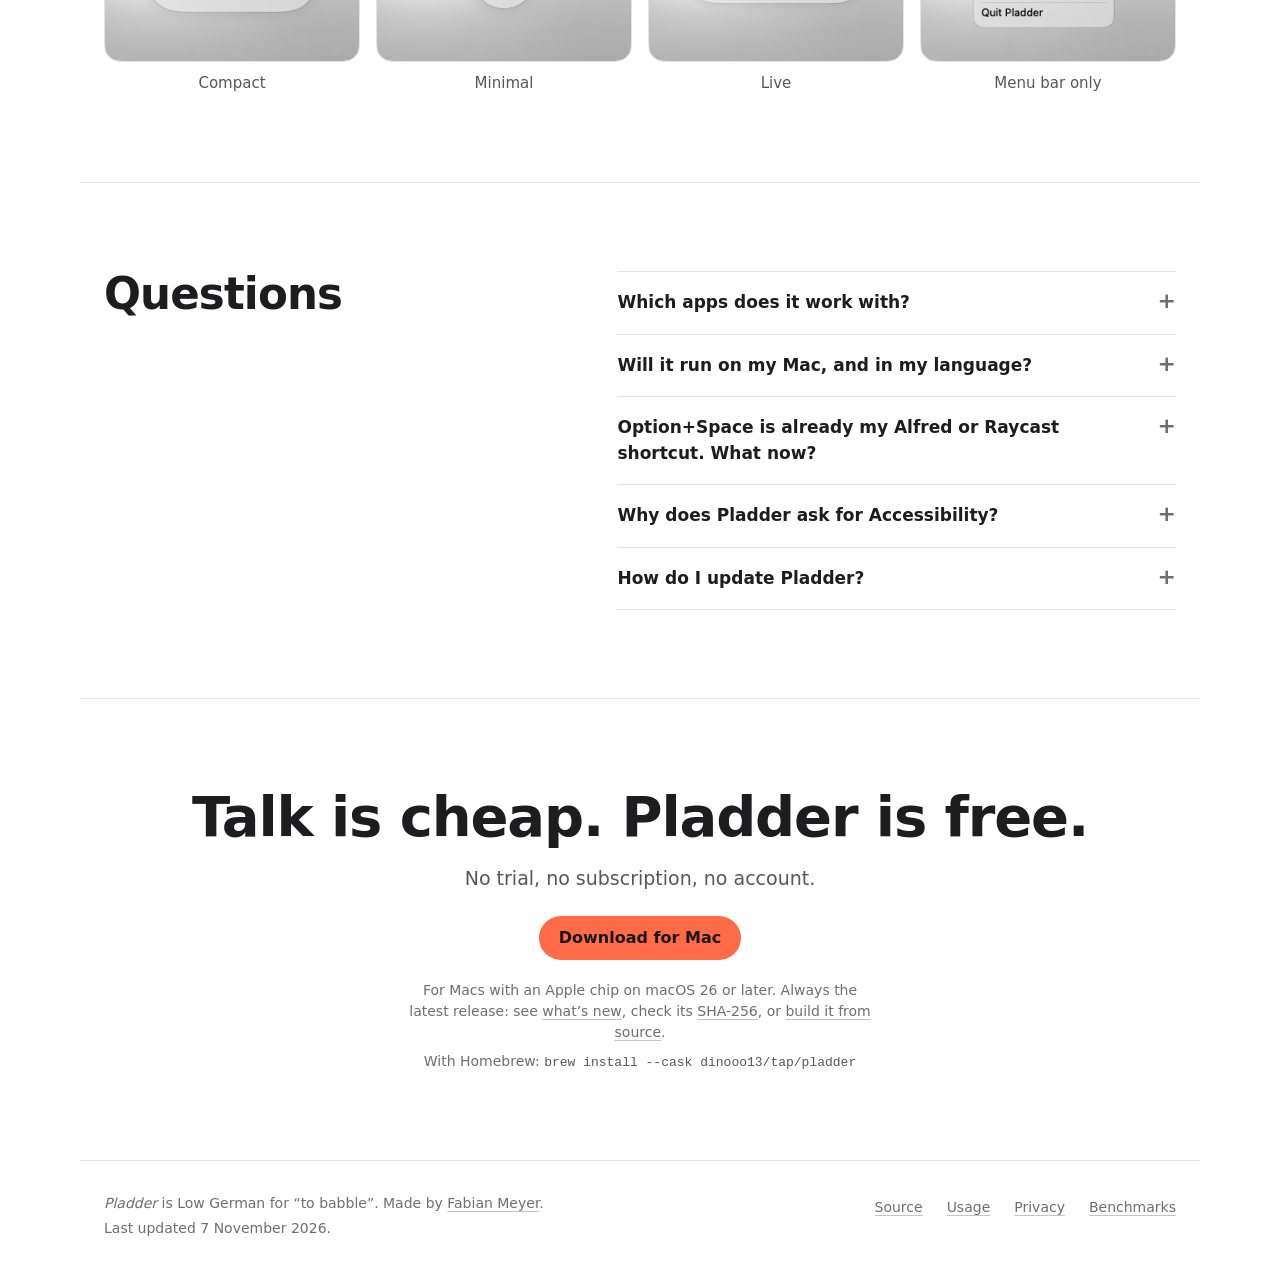
==== commit 3852b39d: "Install: a Homebrew cask in dinooo13/homebrew-tap, bumped by the Release workflow scripts/pladder.rb" ====
--- a/site/index.html
+++ b/site/index.html
@@ -70,6 +70,11 @@
           "@type": "Question",
           "name": "Why does Pladder ask for Accessibility?",
           "acceptedAnswer": {"@type": "Answer", "text": "To paste for you: macOS lets an app press ⌘V in another app only with Accessibility. Without it, Pladder still works and leaves the text on the clipboard for you to paste. To learn your corrections it reads only the words it pasted and a little around them, and keeps nothing."}
+        },
+        {
+          "@type": "Question",
+          "name": "How do I update Pladder?",
+          "acceptedAnswer": {"@type": "Answer", "text": "Choose Check for Updates… in the menu, or turn on automatic checks in Settings and Pladder looks once a day. A check asks GitHub, where the releases are, for one small file and sends nothing about you; an update is installed only when it is signed by Pladder. Your permissions stay granted."}
         }
       ]
     }
@@ -206,7 +211,7 @@
   <ul class="checks">
     <li>Works with Wi-Fi off, after a one-time download of the speech model.</li>
     <li>The microphone is on only while you dictate: while you hold the key, or until you tap it again hands-free.</li>
-    <li>No account, no analytics, no update check.</li>
+    <li>No account, no analytics.</li>
   </ul>
   <p class="note"><a href="privacy/">How Pladder handles privacy</a></p>
   </div>
@@ -265,6 +270,10 @@
       <summary>Why does Pladder ask for Accessibility?</summary>
       <p>To paste for you: macOS lets an app press ⌘V in another app only with Accessibility. Without it, Pladder still works and leaves the text on the clipboard for you to paste. To learn your corrections it reads only the words it pasted and a little around them, and keeps nothing.</p>
     </details>
+    <details>
+      <summary>How do I update Pladder?</summary>
+      <p>Choose Check for Updates… in the menu, or turn on automatic checks in Settings and Pladder looks once a day. A check asks GitHub, where the releases are, for one small file and sends nothing about you; an update is installed only when it is signed by Pladder. Your permissions stay granted.</p>
+    </details>
   </div>
   </div>
 </section>
@@ -274,13 +283,14 @@
   <p class="lede">No trial, no subscription, no account.</p>
   <a class="btn" href="https://github.com/dinooo13/pladder/releases/latest/download/Pladder.dmg">Download for Mac</a>
   <p class="release">For Macs with an Apple chip on macOS 26 or later. Always the latest release: see <a href="https://github.com/dinooo13/pladder/releases/latest">what’s new</a>, check its <a href="https://github.com/dinooo13/pladder/releases/latest/download/Pladder.dmg.sha256">SHA-256</a>, or <a href="https://github.com/dinooo13/pladder#install">build it from source</a>.</p>
+  <p class="release">With Homebrew: <code>brew install --cask dinooo13/tap/pladder</code></p>
 </section>
 </main>
 
 <footer class="foot">
   <div>
     <p><em>Pladder</em> is Low German for “to babble”. Made by <a href="https://github.com/dinooo13">Fabian Meyer</a>.</p>
-    <p>Last updated <time datetime="2026-11-06">6 November 2026</time>.</p>
+    <p>Last updated <time datetime="2026-11-07">7 November 2026</time>.</p>
   </div>
   <nav aria-label="Footer"><a href="https://github.com/dinooo13/pladder">Source</a><a href="https://github.com/dinooo13/pladder/blob/main/docs/USAGE.md">Usage</a><a href="privacy/">Privacy</a><a href="https://github.com/dinooo13/pladder/blob/main/docs/BENCHMARKS.md">Benchmarks</a></nav>
 </footer>
--- a/site/style.css
+++ b/site/style.css
@@ -520,6 +520,8 @@
 .cta h2 { font-size: clamp(34px, 4.4vw, 56px); }
 .cta .lede { margin-bottom: 24px; }
 .release { margin-top: 20px; font-size: 14px; color: var(--faint); max-width: 34em; }
+.release + .release { margin-top: 8px; }
+.release code { font: 13px var(--mono); color: var(--muted); user-select: all; }
 
 /* Footer */
 
@@ -552,7 +554,14 @@
 /* Narrower screens */
 
 @media (max-width: 900px) {
-  .hero { grid-template-columns: 1fr; padding-top: 32px; }
+  /* One column: the headline, the picture it is about with the keys under it as its
+     caption, then the words and the button. The text block's children join the hero's
+     grid to interleave. */
+  .hero { grid-template-columns: 1fr; padding-top: 32px; row-gap: 24px; }
+  .hero-text { display: contents; }
+  .hero h1 { order: -3; }
+  .visual { order: -2; }
+  .keys { order: -1; margin-bottom: 8px; }
   .styles { grid-template-columns: repeat(2, 1fr); }
 }
 
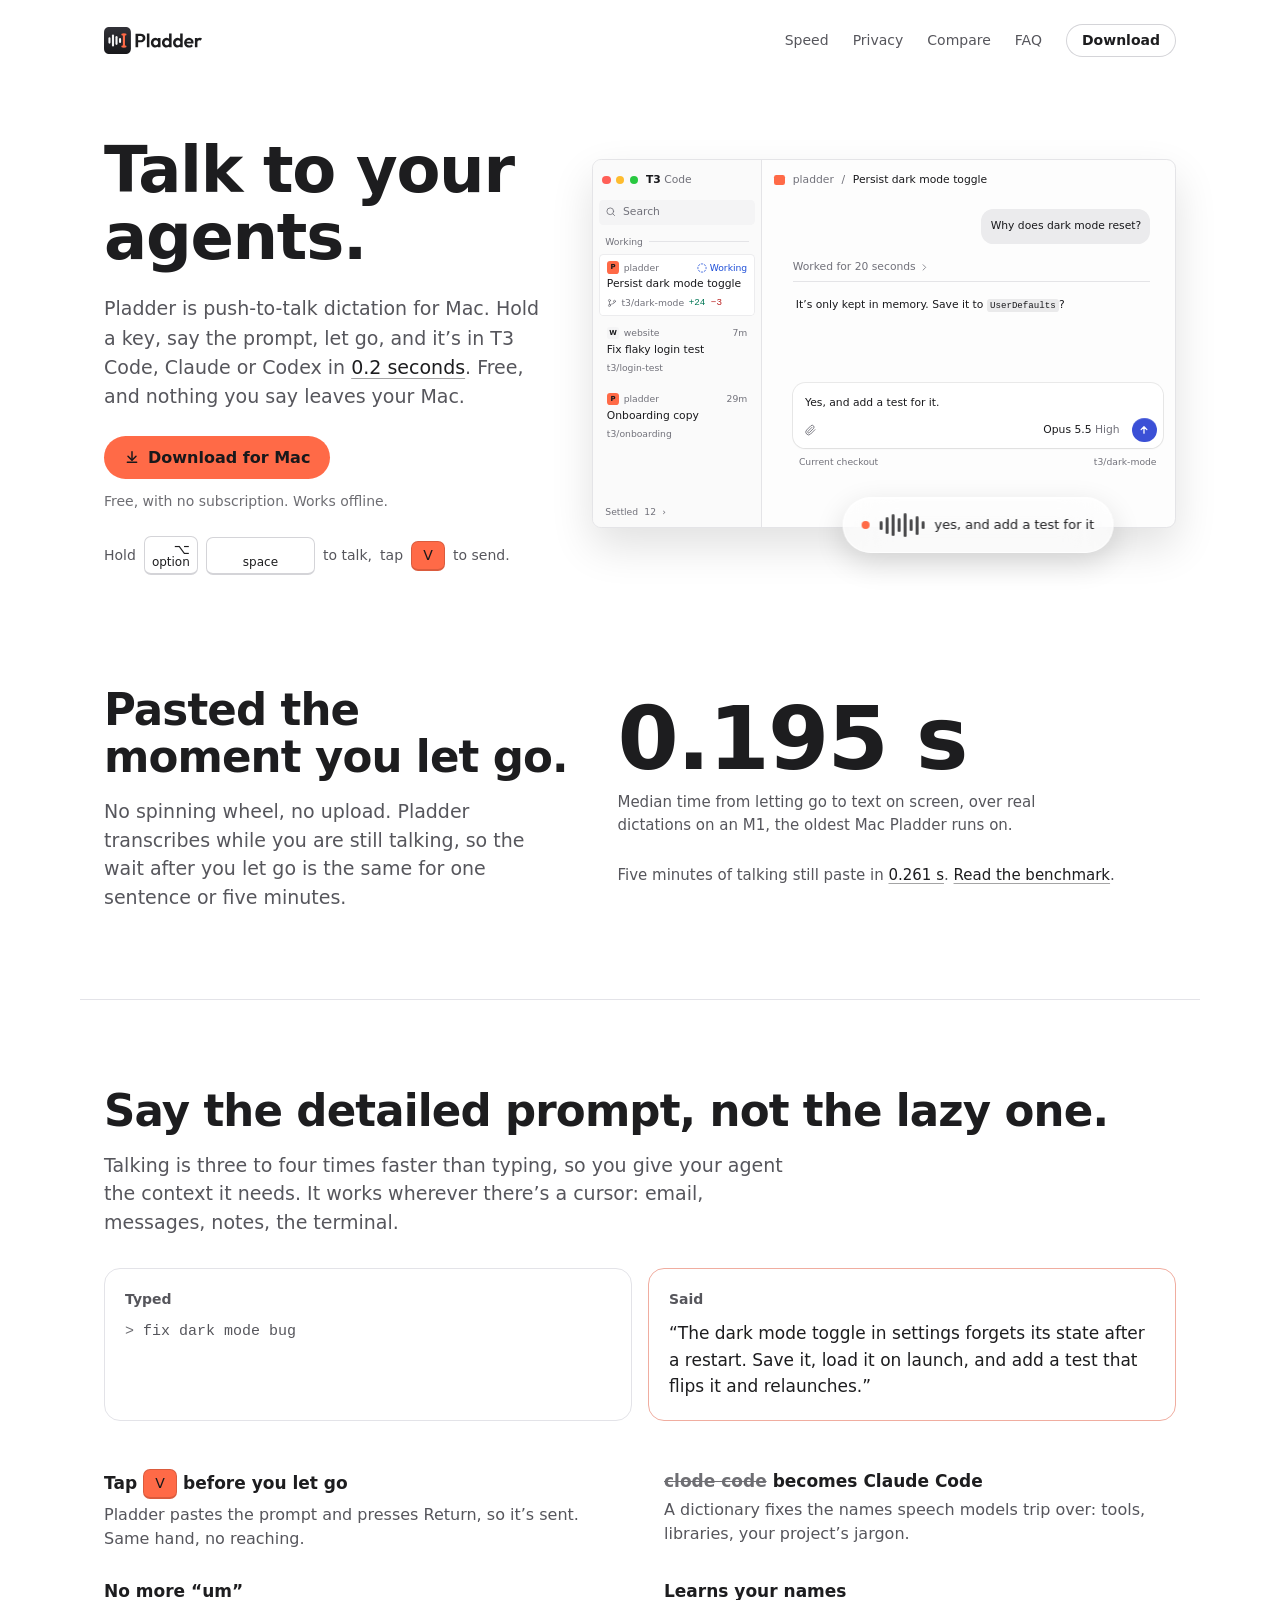
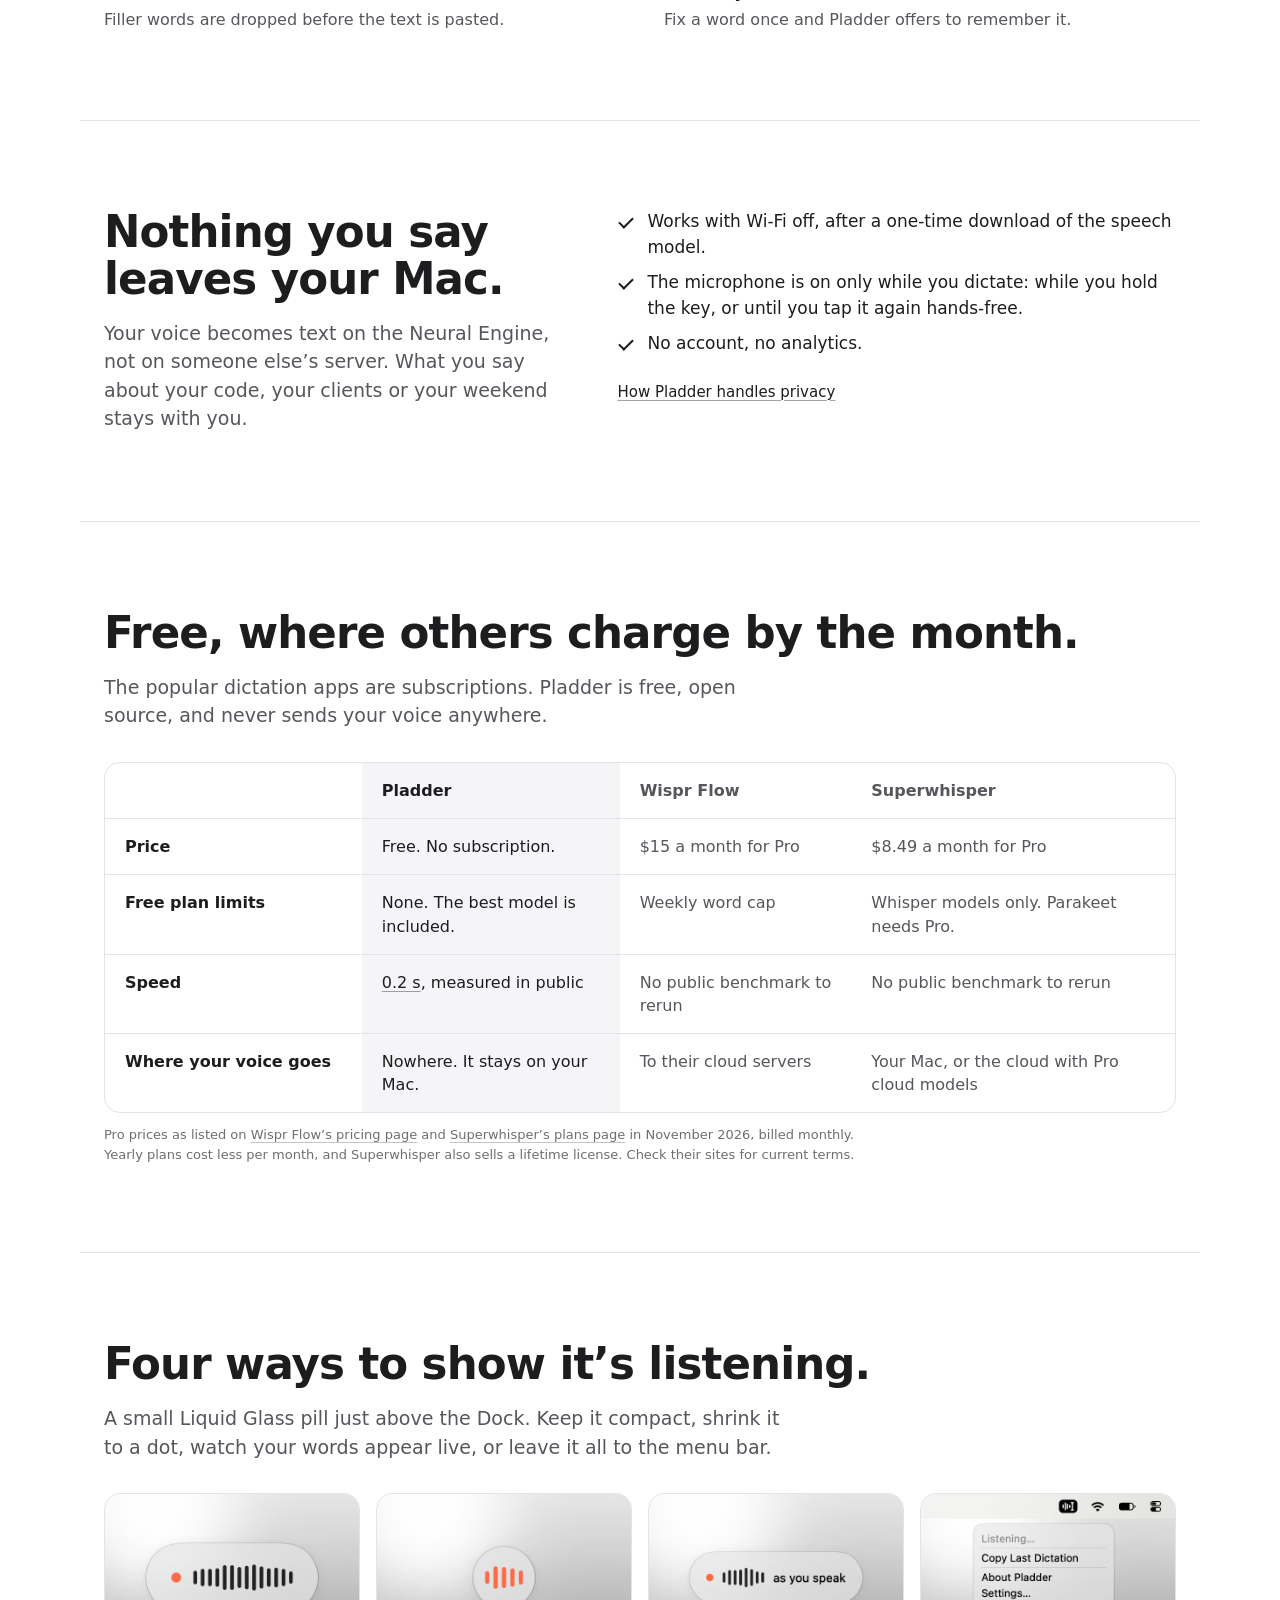
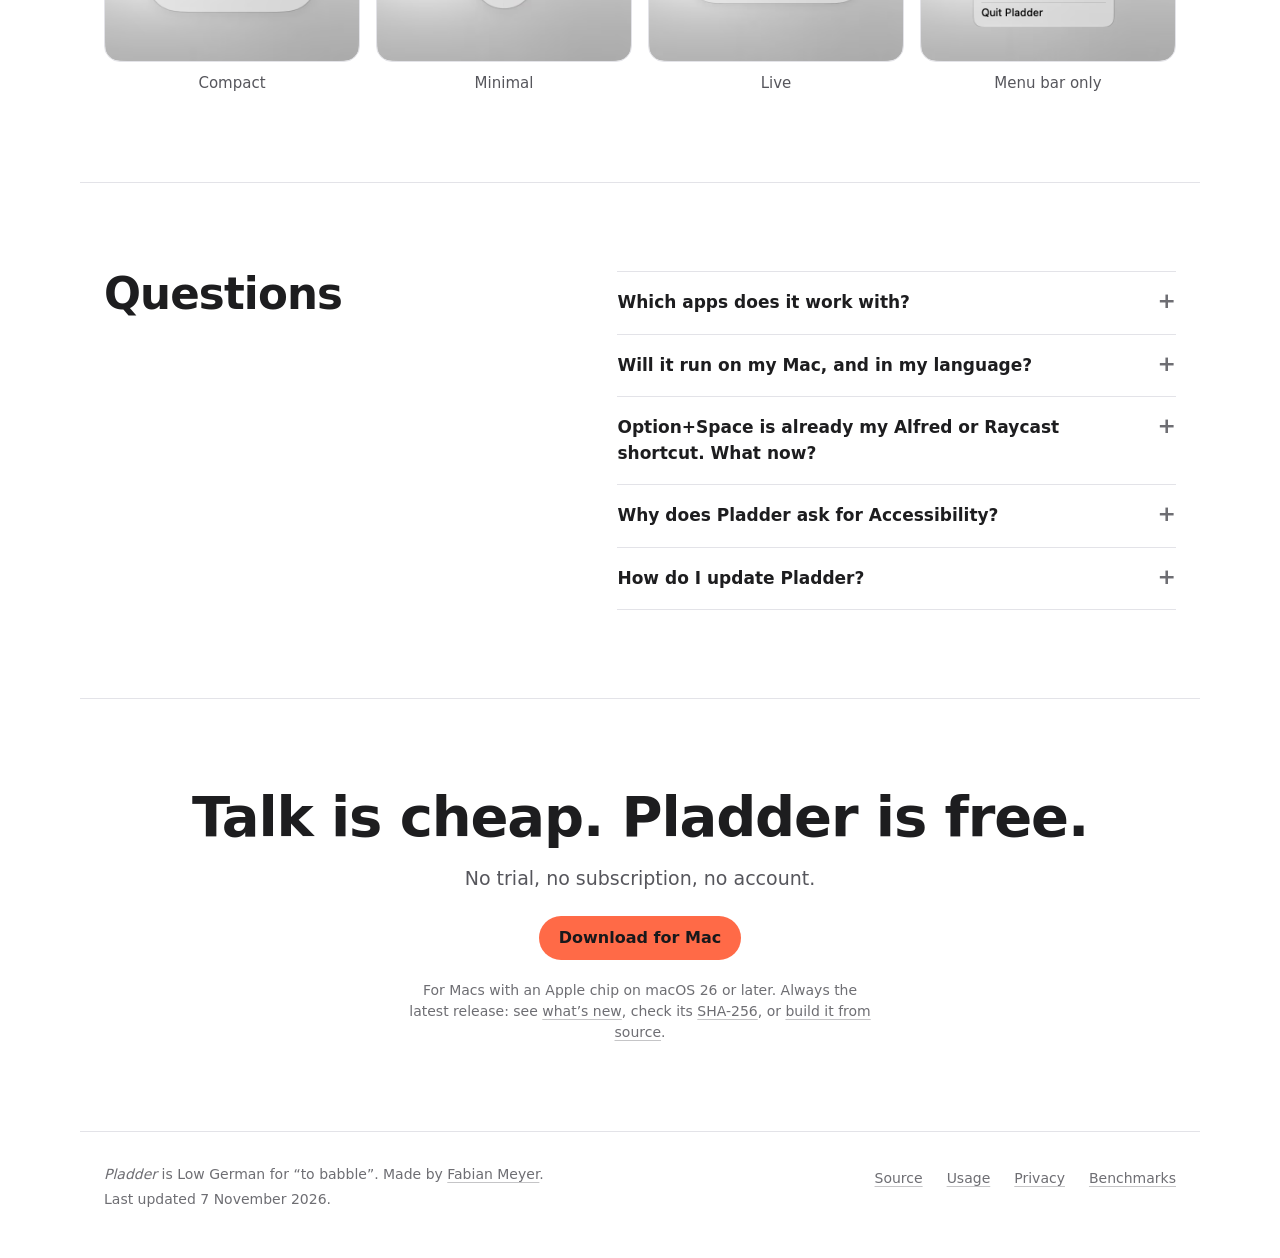
==== commit 6c3859e6: "Docs: updates, optional, from GitHub, carrying nothing about the user CLAUDE.md gets an Updates deci" ====
--- a/site/index.html
+++ b/site/index.html
@@ -283,7 +283,6 @@
   <p class="lede">No trial, no subscription, no account.</p>
   <a class="btn" href="https://github.com/dinooo13/pladder/releases/latest/download/Pladder.dmg">Download for Mac</a>
   <p class="release">For Macs with an Apple chip on macOS 26 or later. Always the latest release: see <a href="https://github.com/dinooo13/pladder/releases/latest">what’s new</a>, check its <a href="https://github.com/dinooo13/pladder/releases/latest/download/Pladder.dmg.sha256">SHA-256</a>, or <a href="https://github.com/dinooo13/pladder#install">build it from source</a>.</p>
-  <p class="release">With Homebrew: <code>brew install --cask dinooo13/tap/pladder</code></p>
 </section>
 </main>
 
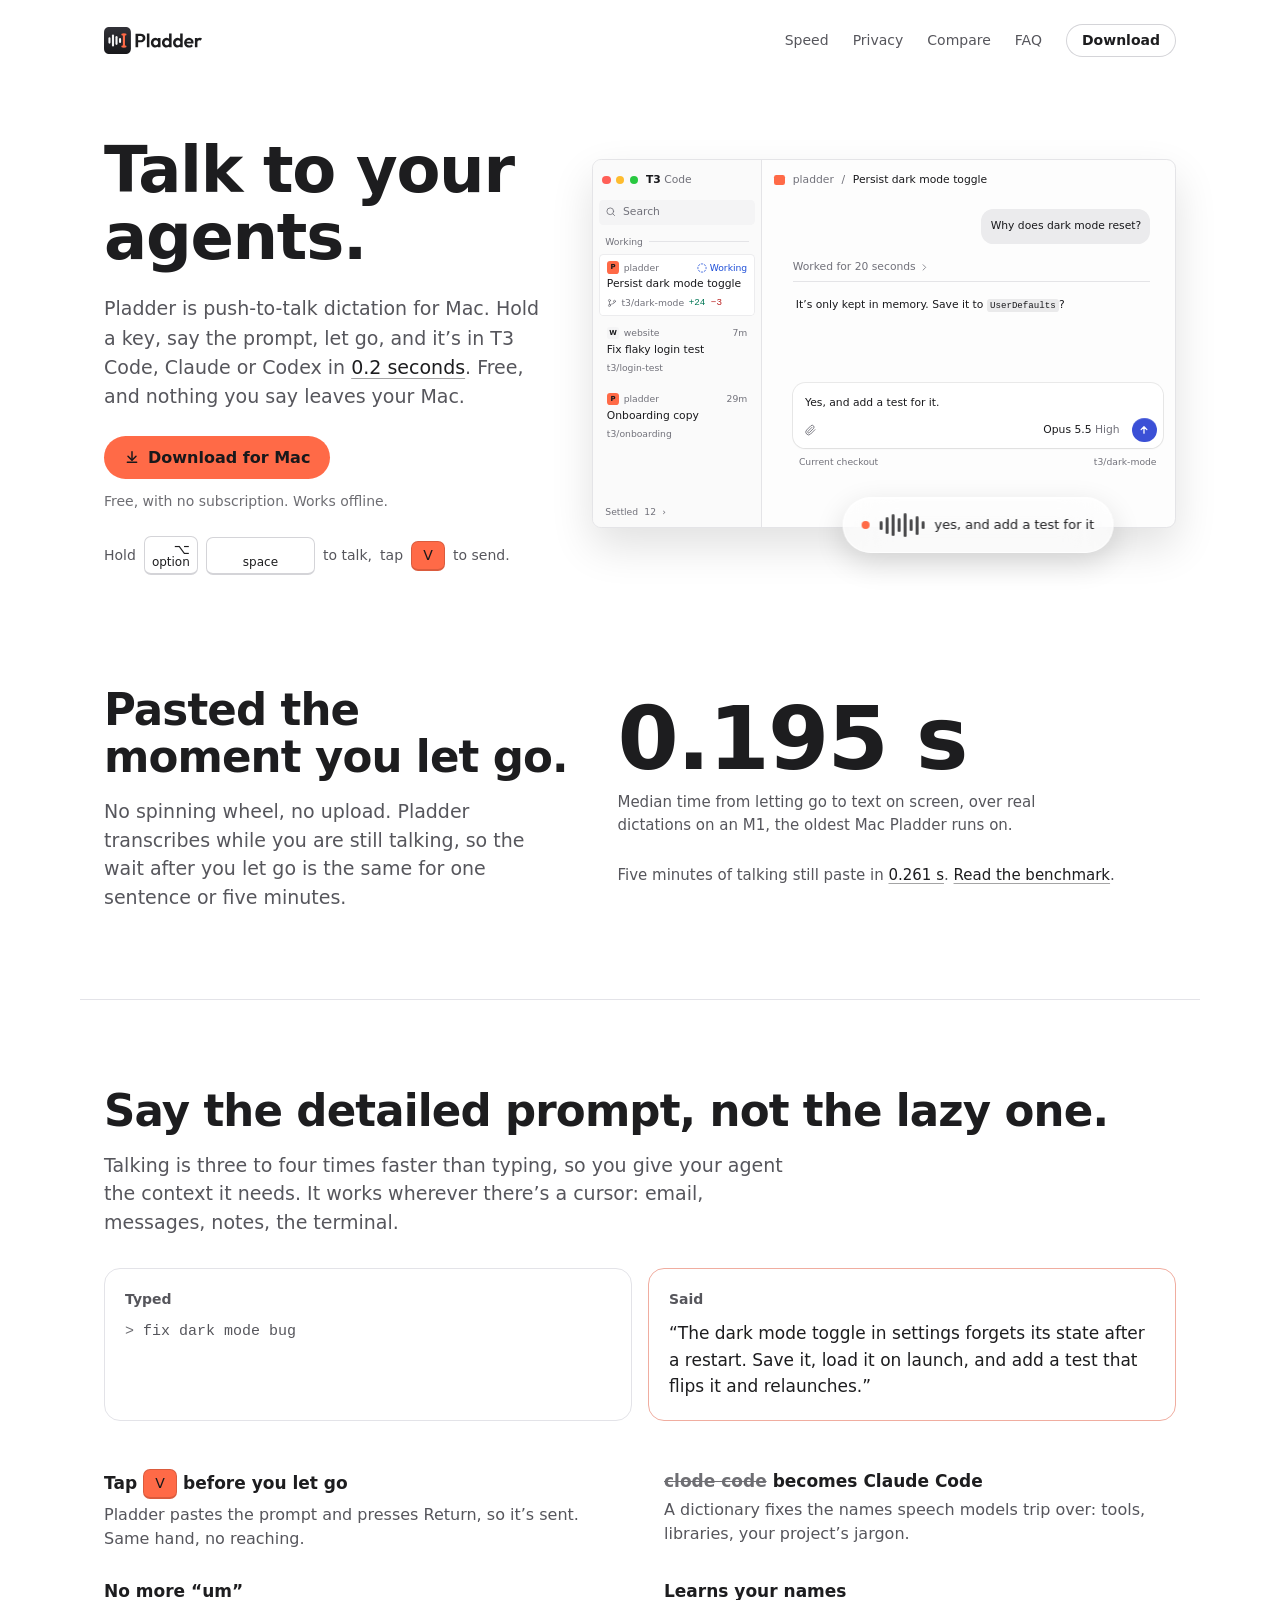
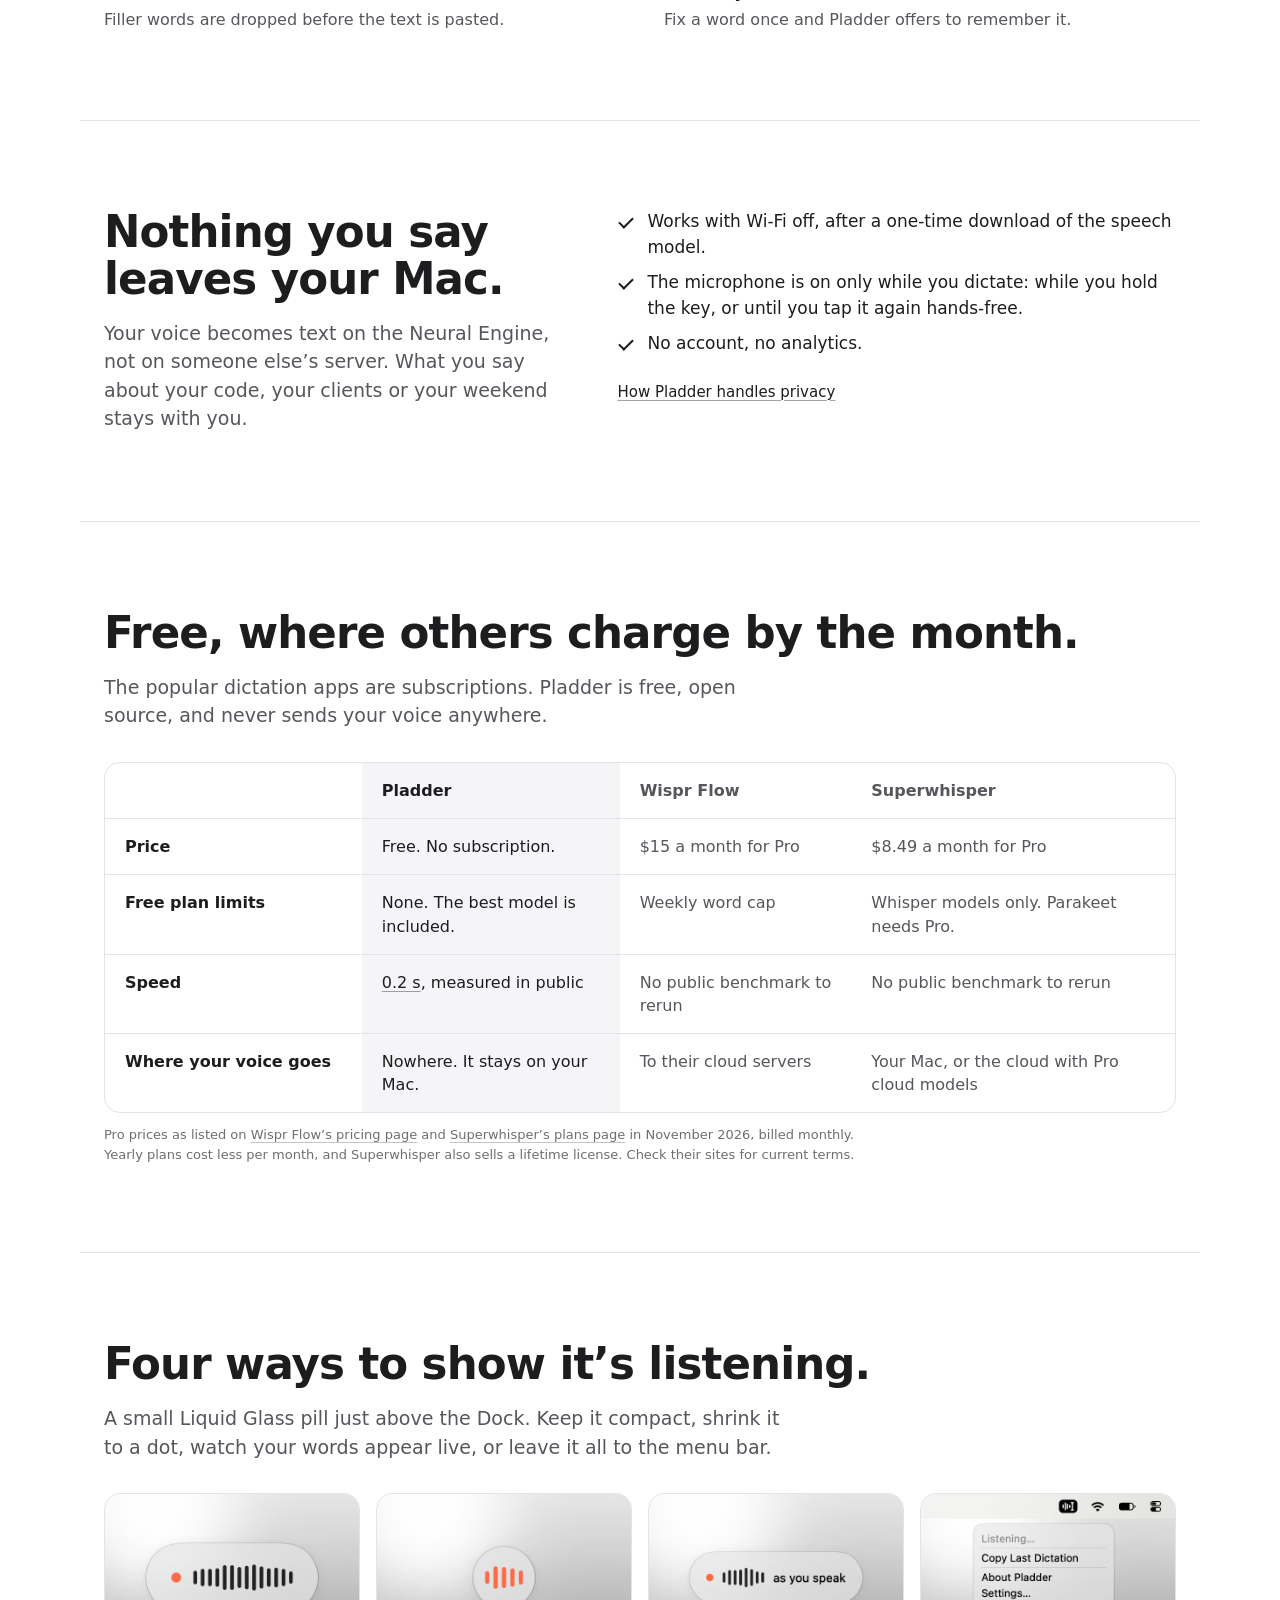
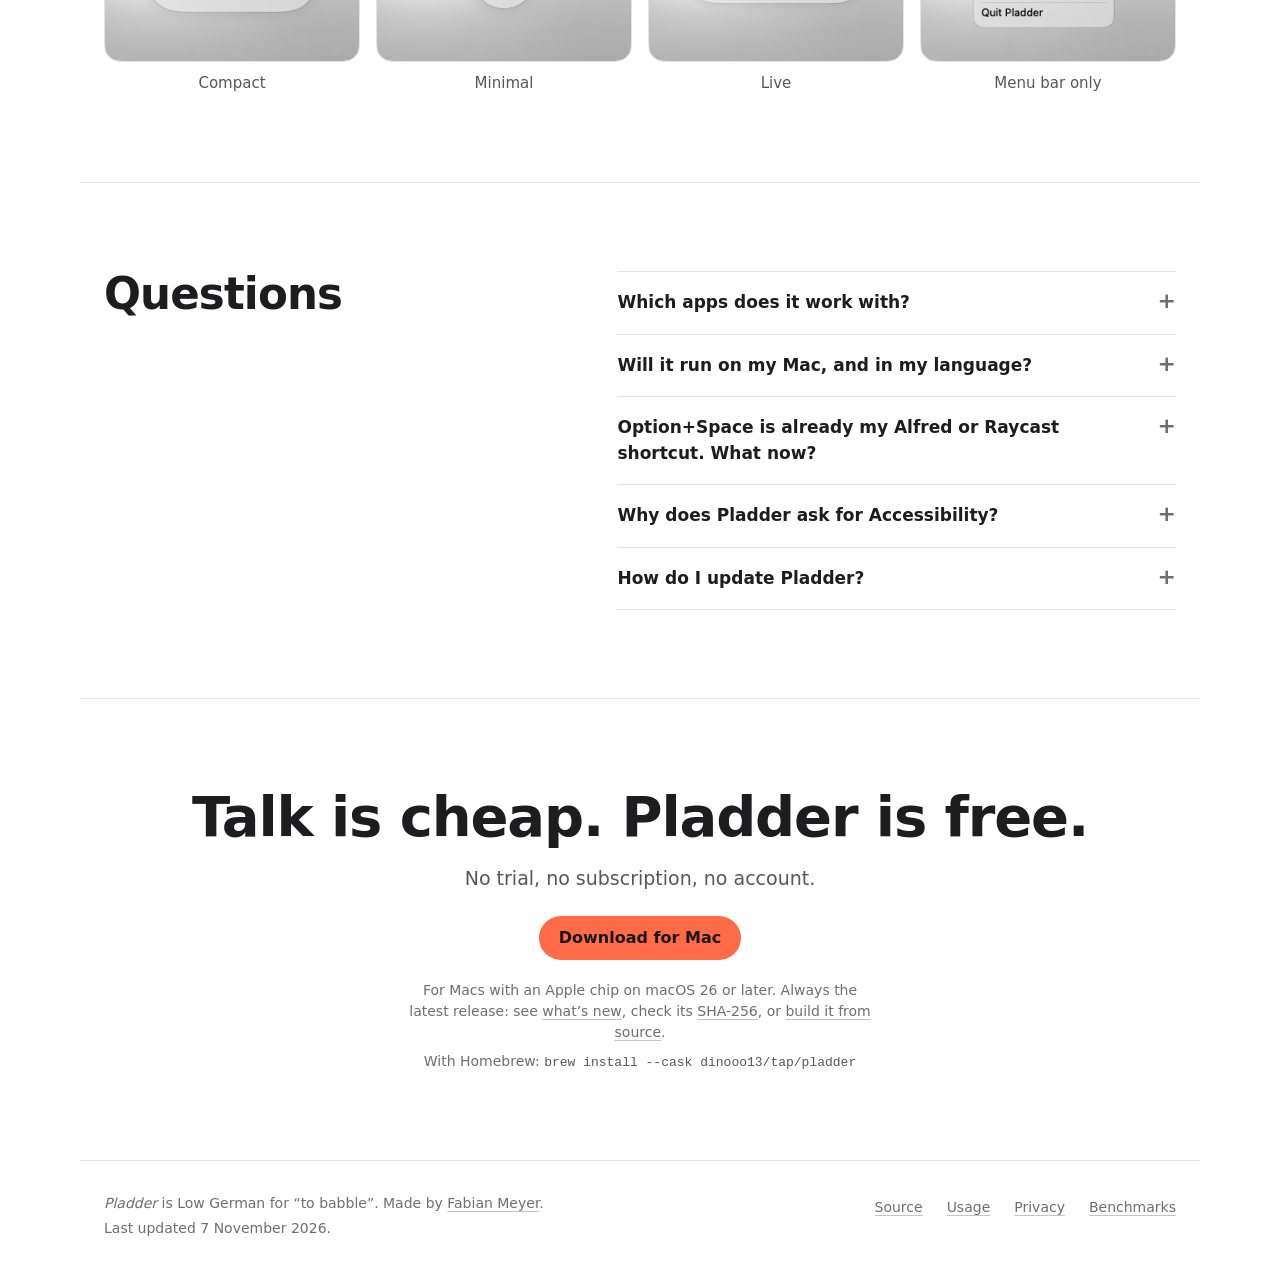
==== commit 2e3c6790: "Site: the update question names brew upgrade Refs #112  Co-Authored-By: Claude Opus 5.5 <noreply@ant" ====
--- a/site/index.html
+++ b/site/index.html
@@ -74,7 +74,7 @@
         {
           "@type": "Question",
           "name": "How do I update Pladder?",
-          "acceptedAnswer": {"@type": "Answer", "text": "Choose Check for Updates… in the menu, or turn on automatic checks in Settings and Pladder looks once a day. A check asks GitHub, where the releases are, for one small file and sends nothing about you; an update is installed only when it is signed by Pladder. Your permissions stay granted."}
+          "acceptedAnswer": {"@type": "Answer", "text": "Choose Check for Updates… in the menu, or turn on automatic checks in Settings and Pladder looks once a day. A check asks GitHub, where the releases are, for one small file and sends nothing about you; an update is installed only when it is signed by Pladder. Your permissions stay granted. Installed with Homebrew, brew upgrade updates it too."}
         }
       ]
     }
@@ -272,7 +272,7 @@
     </details>
     <details>
       <summary>How do I update Pladder?</summary>
-      <p>Choose Check for Updates… in the menu, or turn on automatic checks in Settings and Pladder looks once a day. A check asks GitHub, where the releases are, for one small file and sends nothing about you; an update is installed only when it is signed by Pladder. Your permissions stay granted.</p>
+      <p>Choose Check for Updates… in the menu, or turn on automatic checks in Settings and Pladder looks once a day. A check asks GitHub, where the releases are, for one small file and sends nothing about you; an update is installed only when it is signed by Pladder. Your permissions stay granted. Installed with Homebrew, <code>brew upgrade</code> updates it too.</p>
     </details>
   </div>
   </div>
@@ -283,6 +283,7 @@
   <p class="lede">No trial, no subscription, no account.</p>
   <a class="btn" href="https://github.com/dinooo13/pladder/releases/latest/download/Pladder.dmg">Download for Mac</a>
   <p class="release">For Macs with an Apple chip on macOS 26 or later. Always the latest release: see <a href="https://github.com/dinooo13/pladder/releases/latest">what’s new</a>, check its <a href="https://github.com/dinooo13/pladder/releases/latest/download/Pladder.dmg.sha256">SHA-256</a>, or <a href="https://github.com/dinooo13/pladder#install">build it from source</a>.</p>
+  <p class="release">With Homebrew: <code>brew install --cask dinooo13/tap/pladder</code></p>
 </section>
 </main>
 
--- a/site/style.css
+++ b/site/style.css
@@ -522,6 +522,7 @@
 .release { margin-top: 20px; font-size: 14px; color: var(--faint); max-width: 34em; }
 .release + .release { margin-top: 8px; }
 .release code { font: 13px var(--mono); color: var(--muted); user-select: all; }
+.faq details code { font: 0.9em var(--mono); }
 
 /* Footer */
 
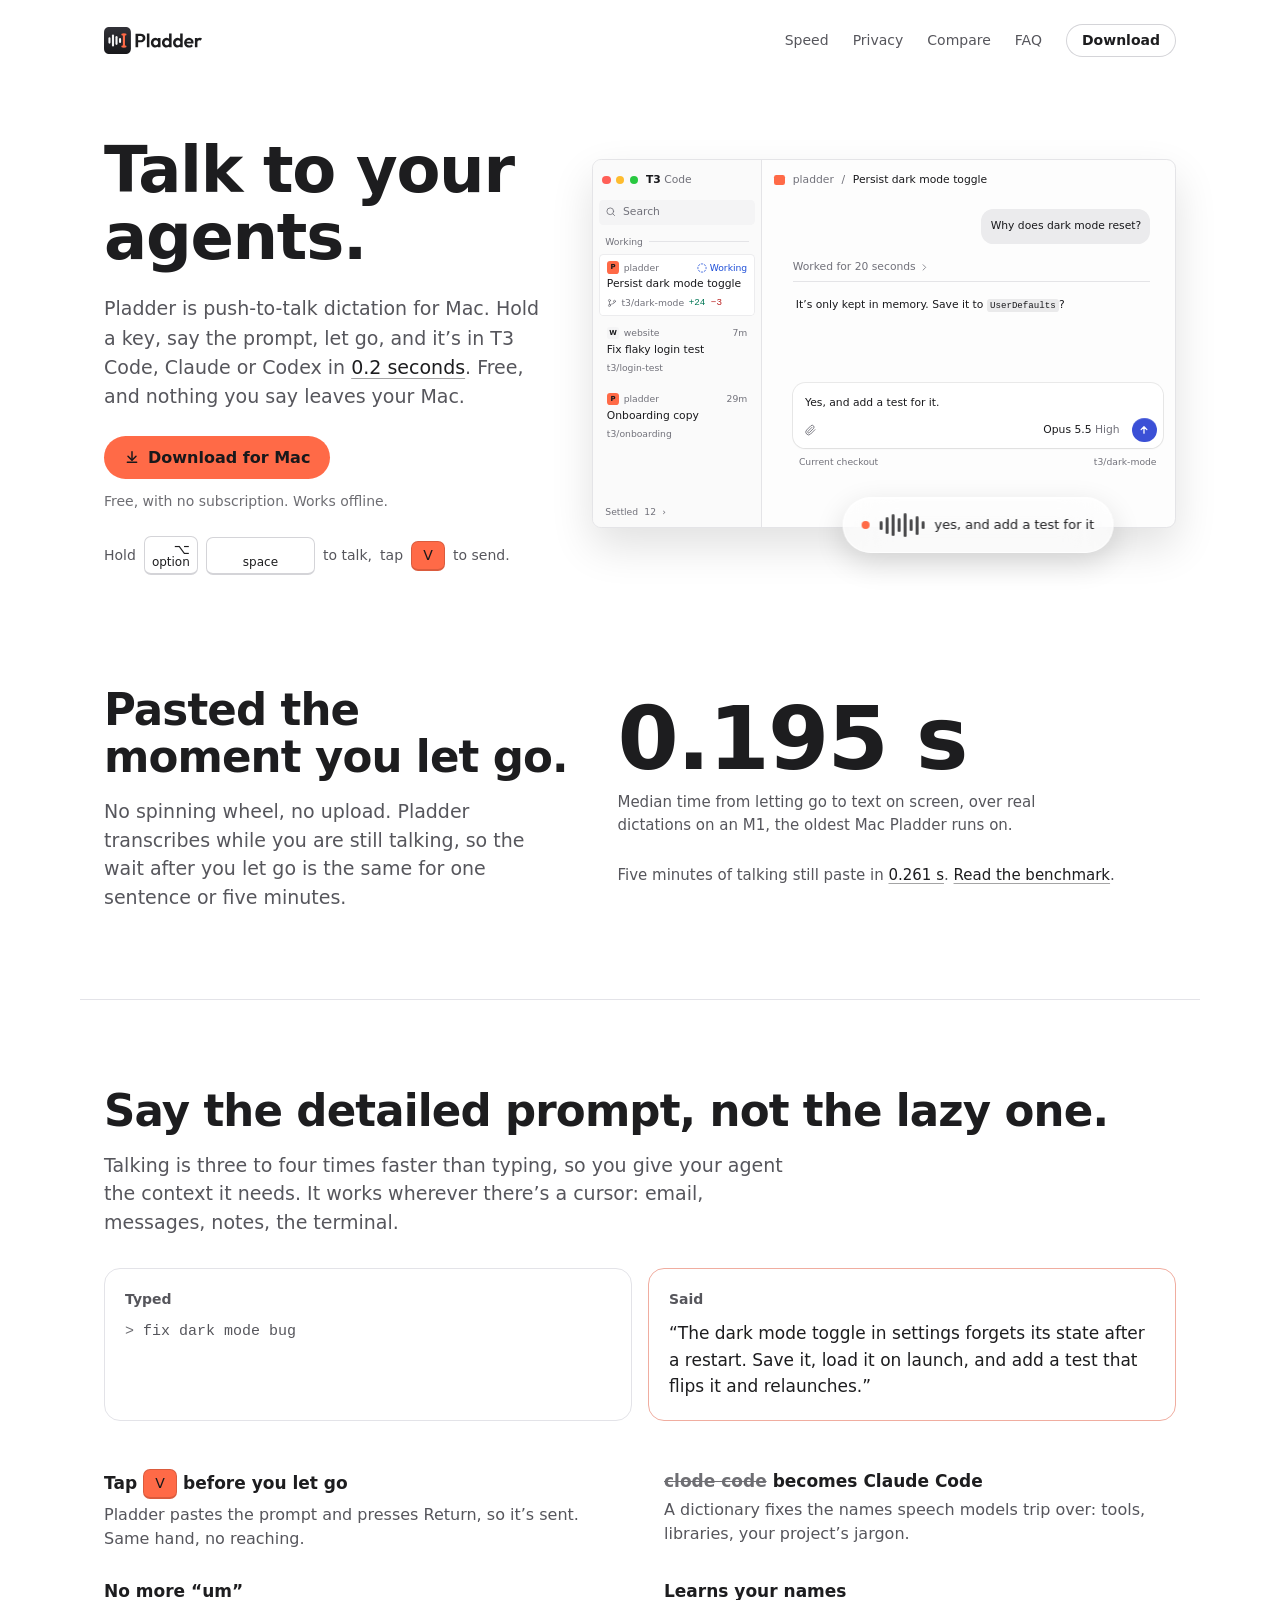
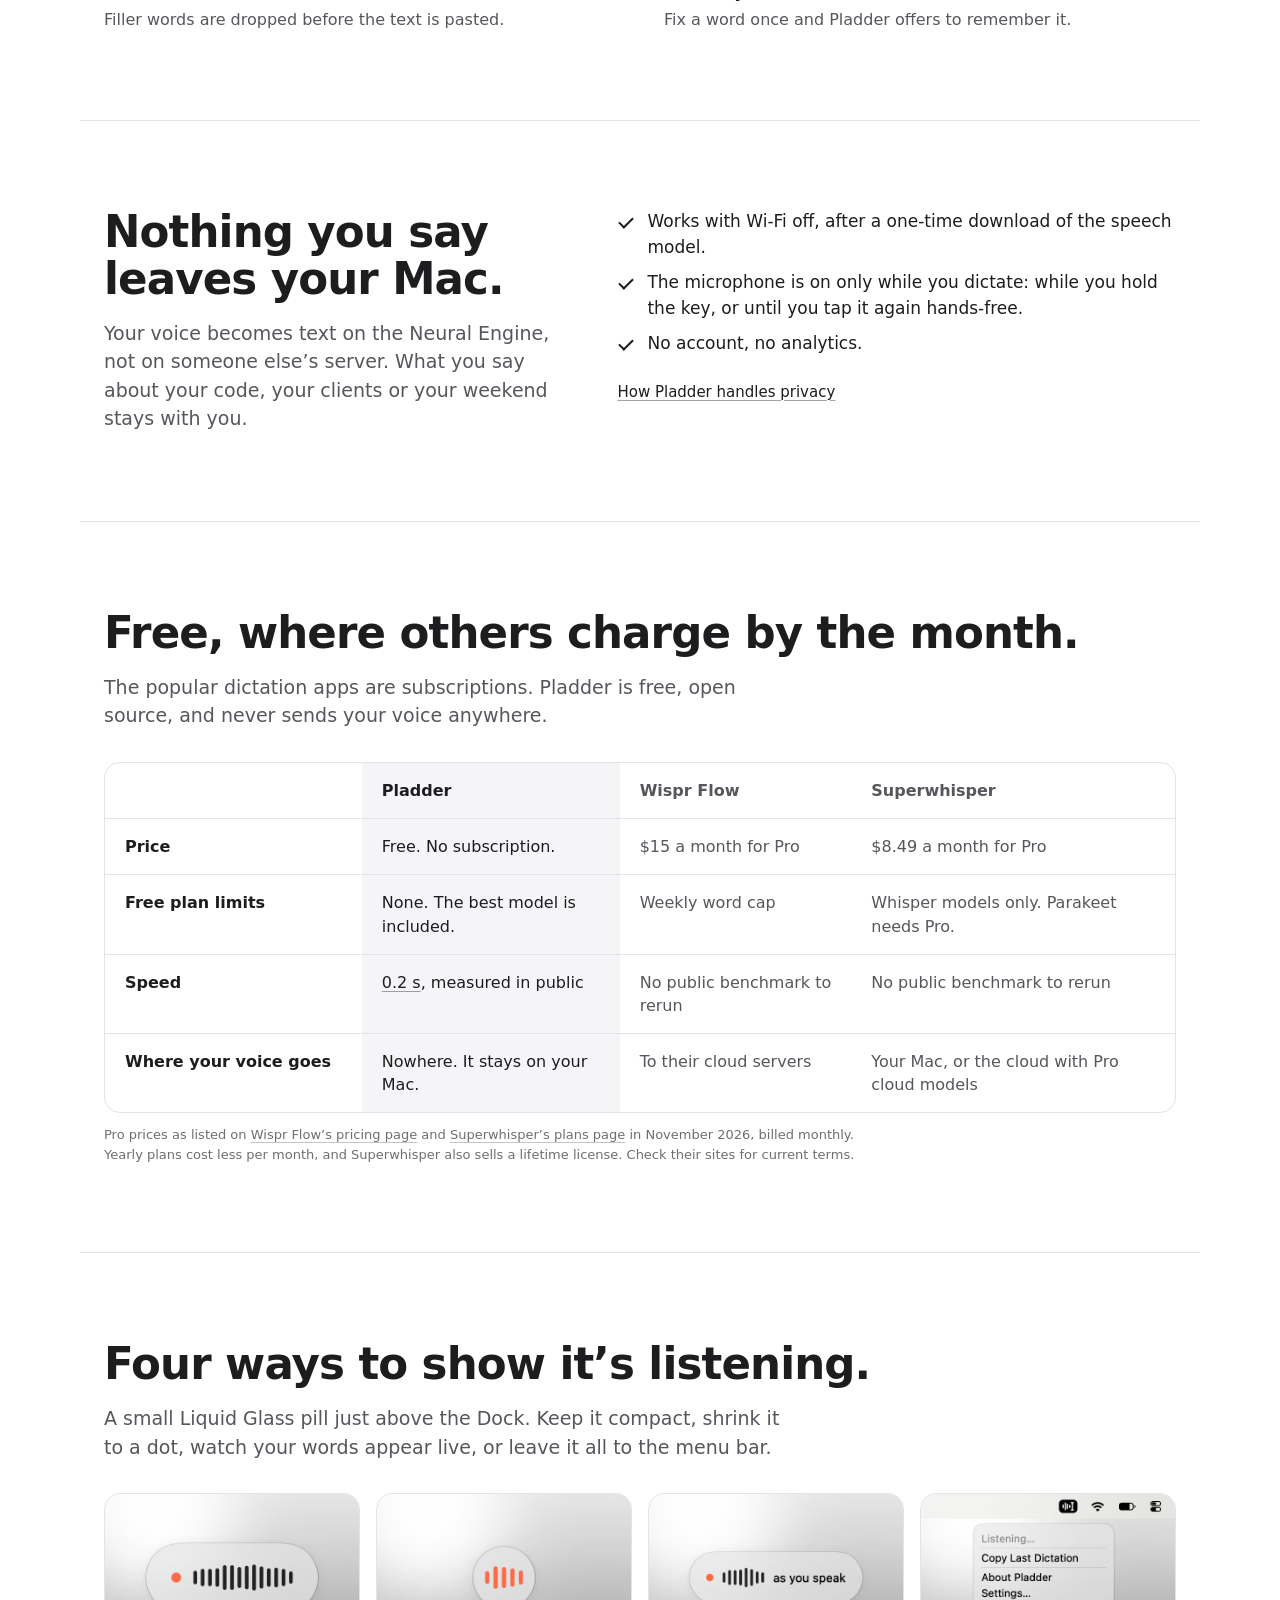
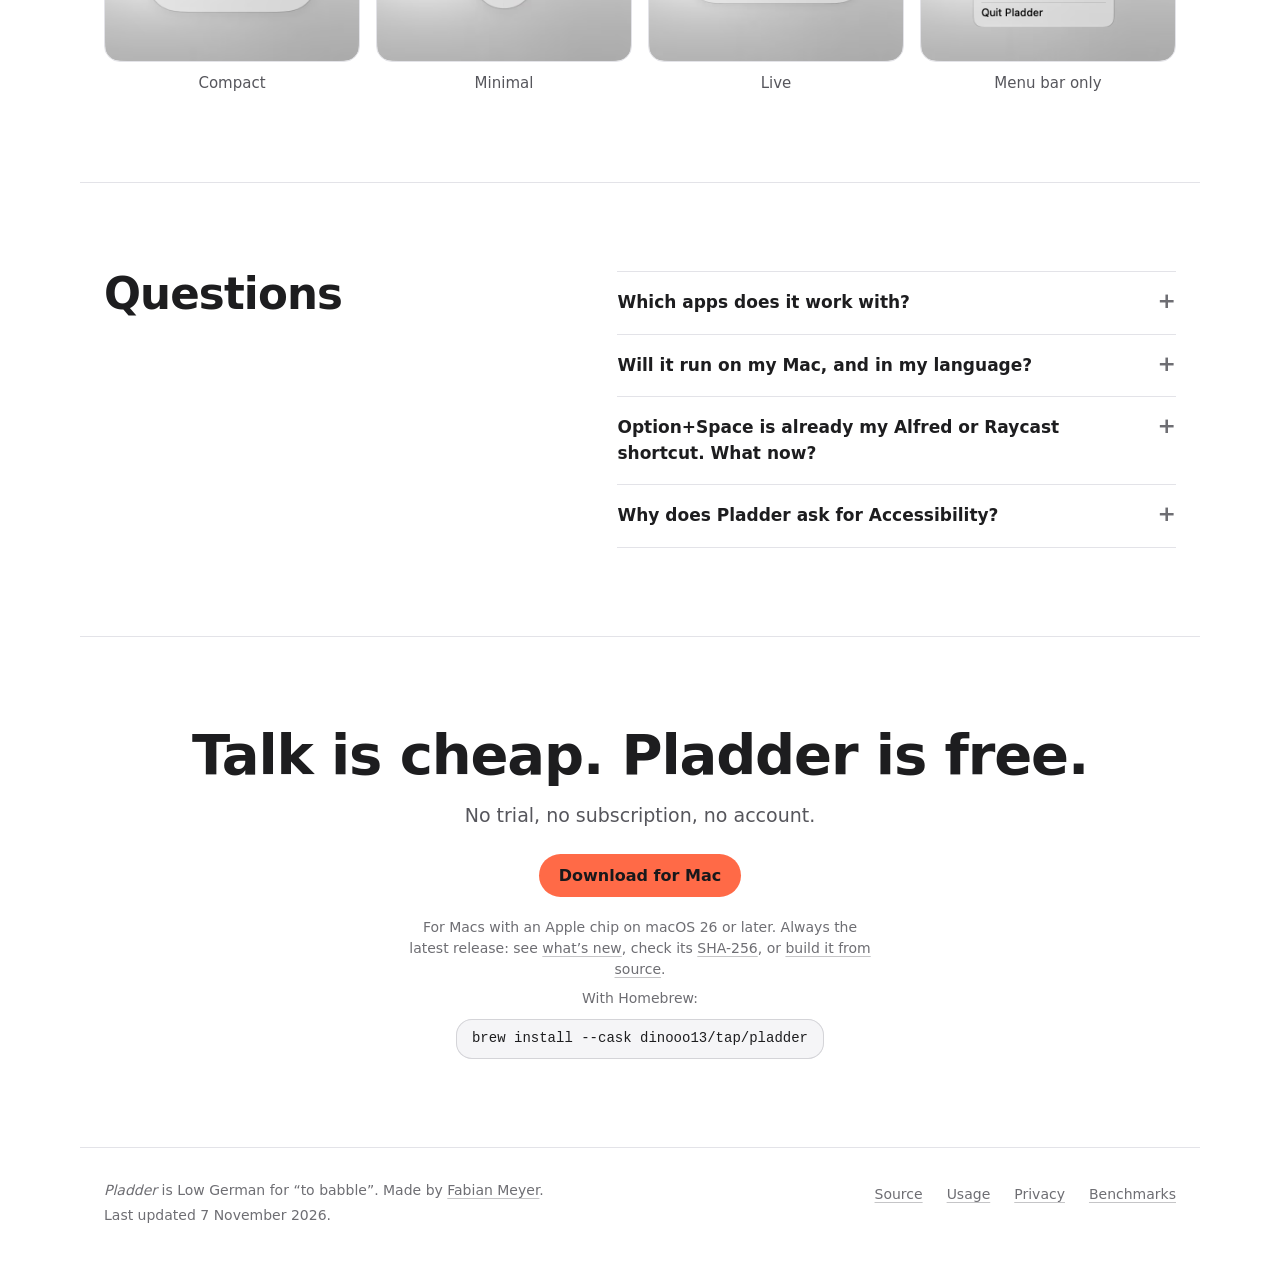
==== commit 2b1b766e: "Site: the brew command is a field one click selects, and no update question The closing call draws t" ====
--- a/site/index.html
+++ b/site/index.html
@@ -70,11 +70,6 @@
           "@type": "Question",
           "name": "Why does Pladder ask for Accessibility?",
           "acceptedAnswer": {"@type": "Answer", "text": "To paste for you: macOS lets an app press ⌘V in another app only with Accessibility. Without it, Pladder still works and leaves the text on the clipboard for you to paste. To learn your corrections it reads only the words it pasted and a little around them, and keeps nothing."}
-        },
-        {
-          "@type": "Question",
-          "name": "How do I update Pladder?",
-          "acceptedAnswer": {"@type": "Answer", "text": "Choose Check for Updates… in the menu, or turn on automatic checks in Settings and Pladder looks once a day. A check asks GitHub, where the releases are, for one small file and sends nothing about you; an update is installed only when it is signed by Pladder. Your permissions stay granted. Installed with Homebrew, brew upgrade updates it too."}
         }
       ]
     }
@@ -270,10 +265,6 @@
       <summary>Why does Pladder ask for Accessibility?</summary>
       <p>To paste for you: macOS lets an app press ⌘V in another app only with Accessibility. Without it, Pladder still works and leaves the text on the clipboard for you to paste. To learn your corrections it reads only the words it pasted and a little around them, and keeps nothing.</p>
     </details>
-    <details>
-      <summary>How do I update Pladder?</summary>
-      <p>Choose Check for Updates… in the menu, or turn on automatic checks in Settings and Pladder looks once a day. A check asks GitHub, where the releases are, for one small file and sends nothing about you; an update is installed only when it is signed by Pladder. Your permissions stay granted. Installed with Homebrew, <code>brew upgrade</code> updates it too.</p>
-    </details>
   </div>
   </div>
 </section>
@@ -283,7 +274,7 @@
   <p class="lede">No trial, no subscription, no account.</p>
   <a class="btn" href="https://github.com/dinooo13/pladder/releases/latest/download/Pladder.dmg">Download for Mac</a>
   <p class="release">For Macs with an Apple chip on macOS 26 or later. Always the latest release: see <a href="https://github.com/dinooo13/pladder/releases/latest">what’s new</a>, check its <a href="https://github.com/dinooo13/pladder/releases/latest/download/Pladder.dmg.sha256">SHA-256</a>, or <a href="https://github.com/dinooo13/pladder#install">build it from source</a>.</p>
-  <p class="release">With Homebrew: <code>brew install --cask dinooo13/tap/pladder</code></p>
+  <p class="release">With Homebrew: <code class="command">brew install --cask dinooo13/tap/pladder</code></p>
 </section>
 </main>
 
--- a/site/style.css
+++ b/site/style.css
@@ -519,10 +519,24 @@
 .cta { text-align: center; display: flex; flex-direction: column; align-items: center; }
 .cta h2 { font-size: clamp(34px, 4.4vw, 56px); }
 .cta .lede { margin-bottom: 24px; }
-.release { margin-top: 20px; font-size: 14px; color: var(--faint); max-width: 34em; }
+.release { margin-top: 20px; font-size: 14px; color: var(--faint); max-width: min(34em, 100%); }
 .release + .release { margin-top: 8px; }
-.release code { font: 13px var(--mono); color: var(--muted); user-select: all; }
-.faq details code { font: 0.9em var(--mono); }
+/* A field, not inline text: one click selects the whole command, ready for ⌘C. */
+.release .command {
+  display: block;
+  width: fit-content;
+  max-width: 100%;
+  margin: 10px auto 0;
+  padding: 10px 16px;
+  border-radius: 16px;
+  box-shadow: inset 0 0 0 1px var(--key-line);
+  background: var(--soft);
+  font: 14px/1.4 var(--mono);
+  color: var(--ink);
+  user-select: all;
+  -webkit-user-select: all;
+  cursor: text;
+}
 
 /* Footer */
 
